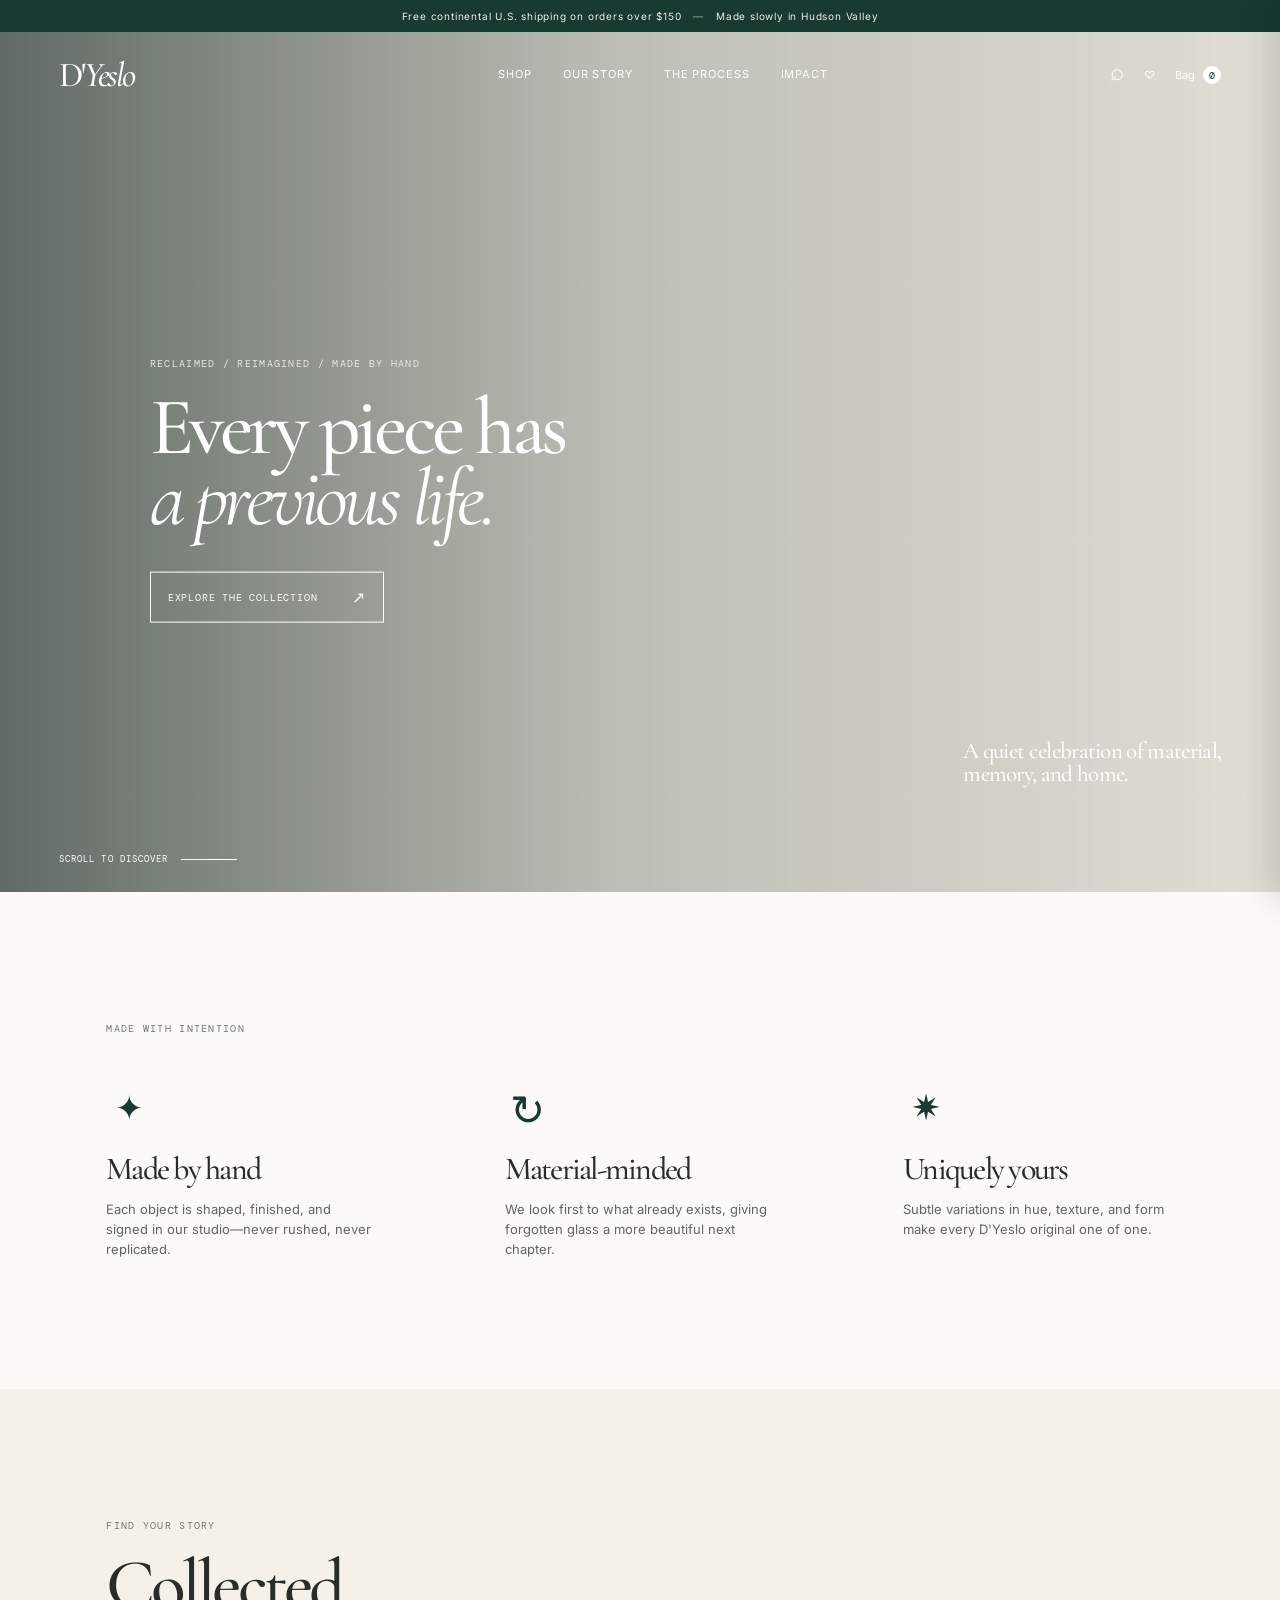
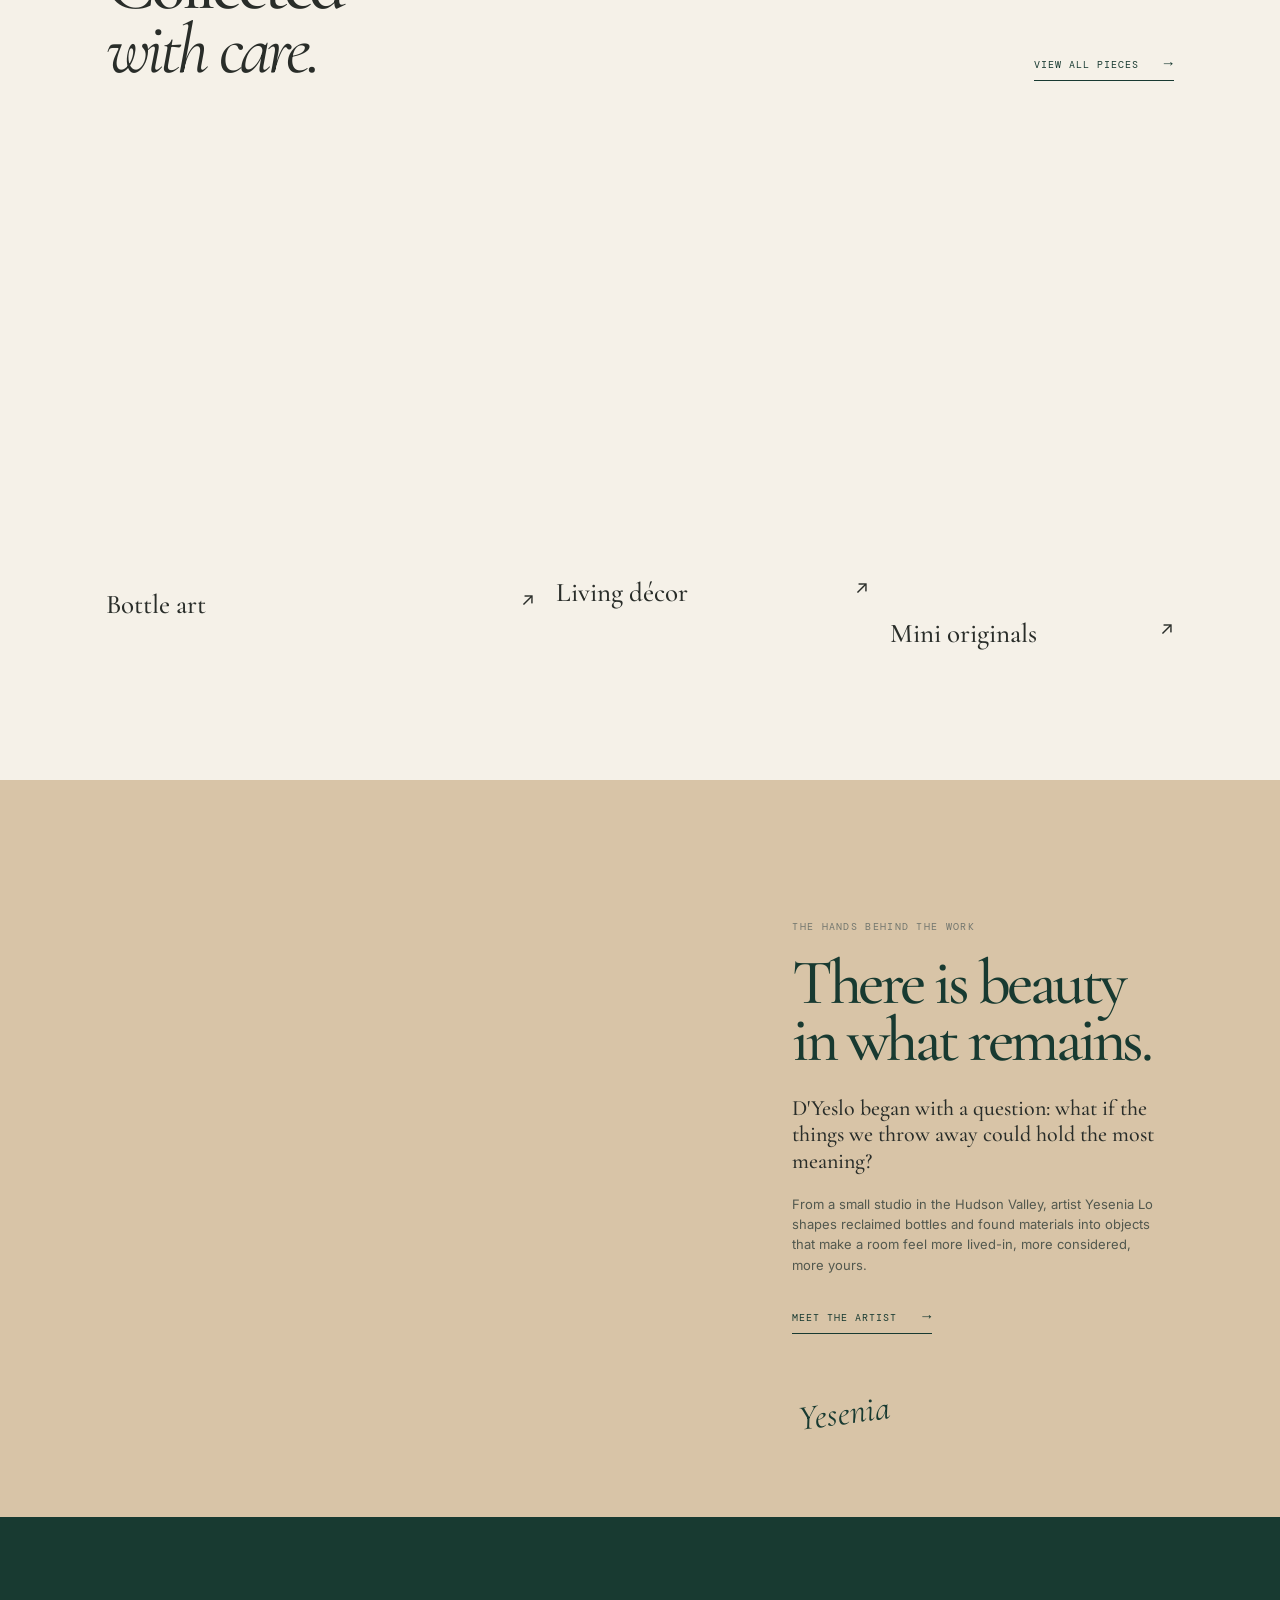
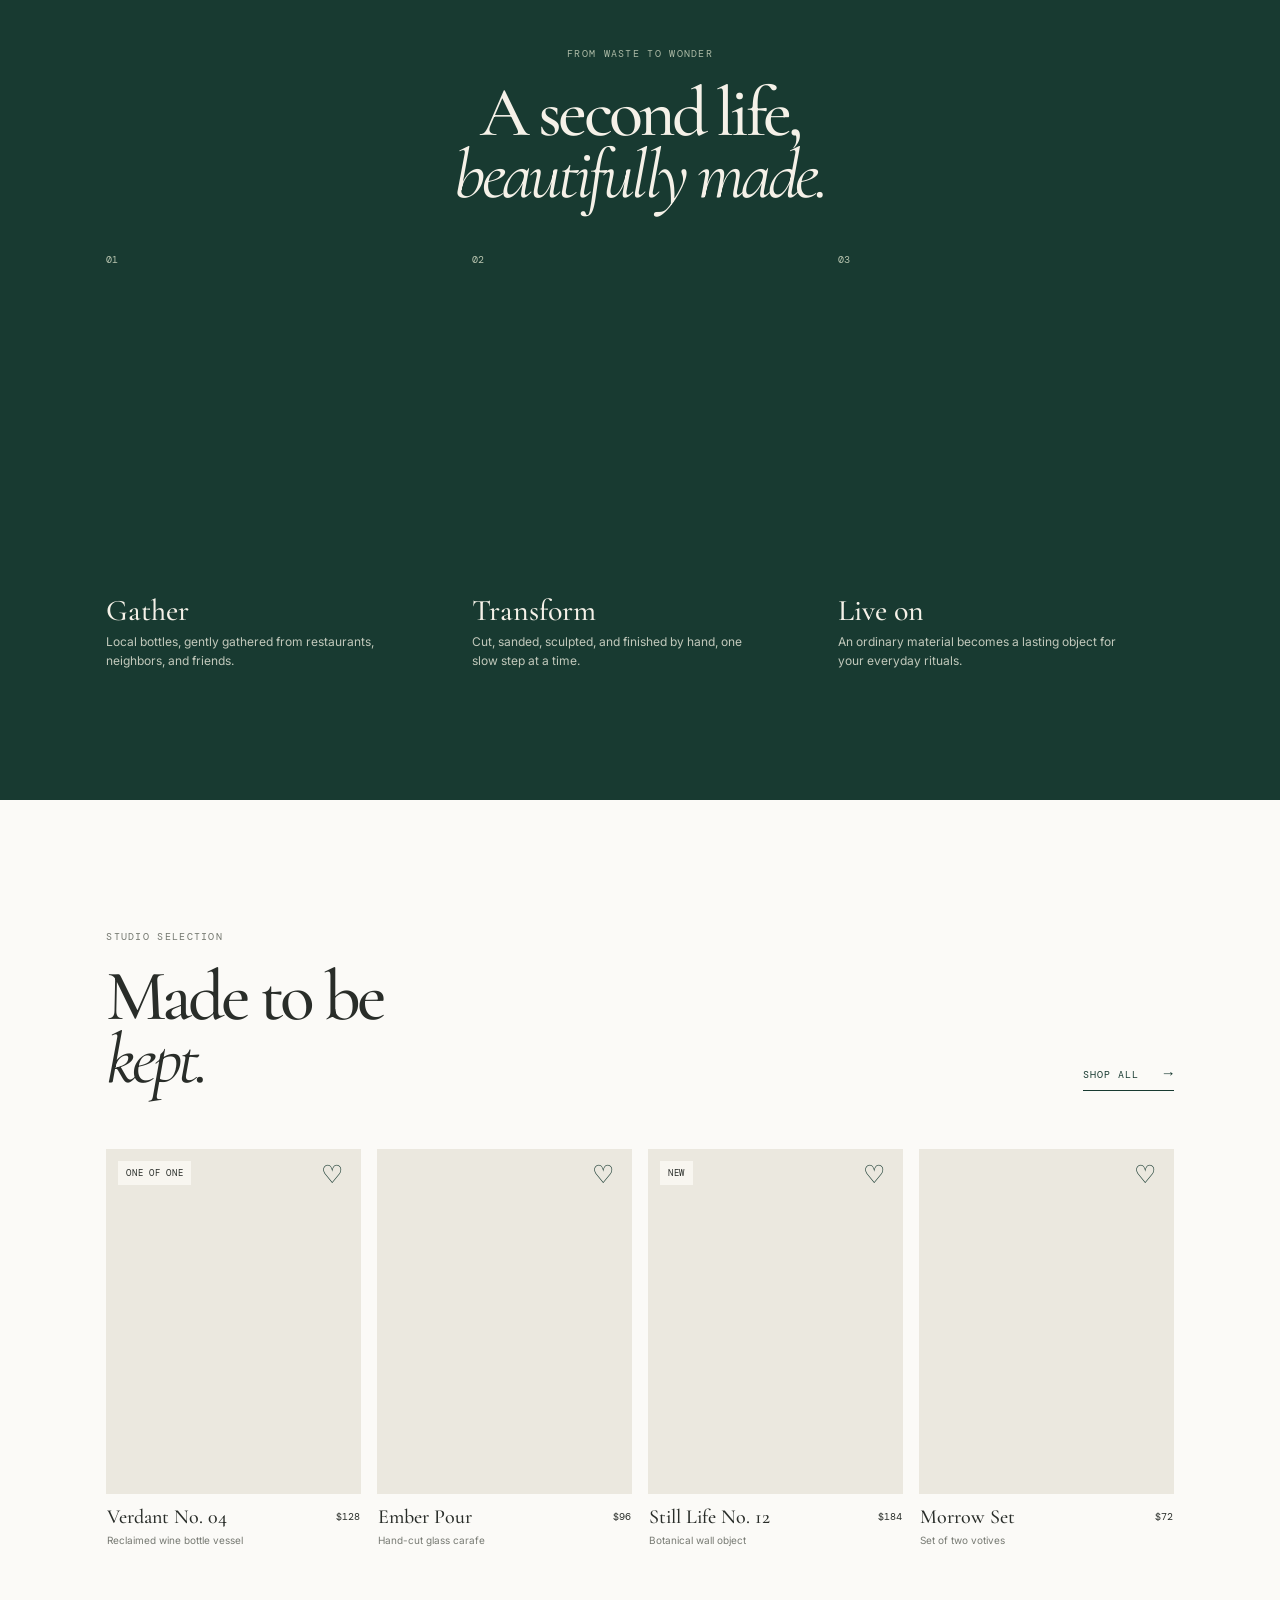
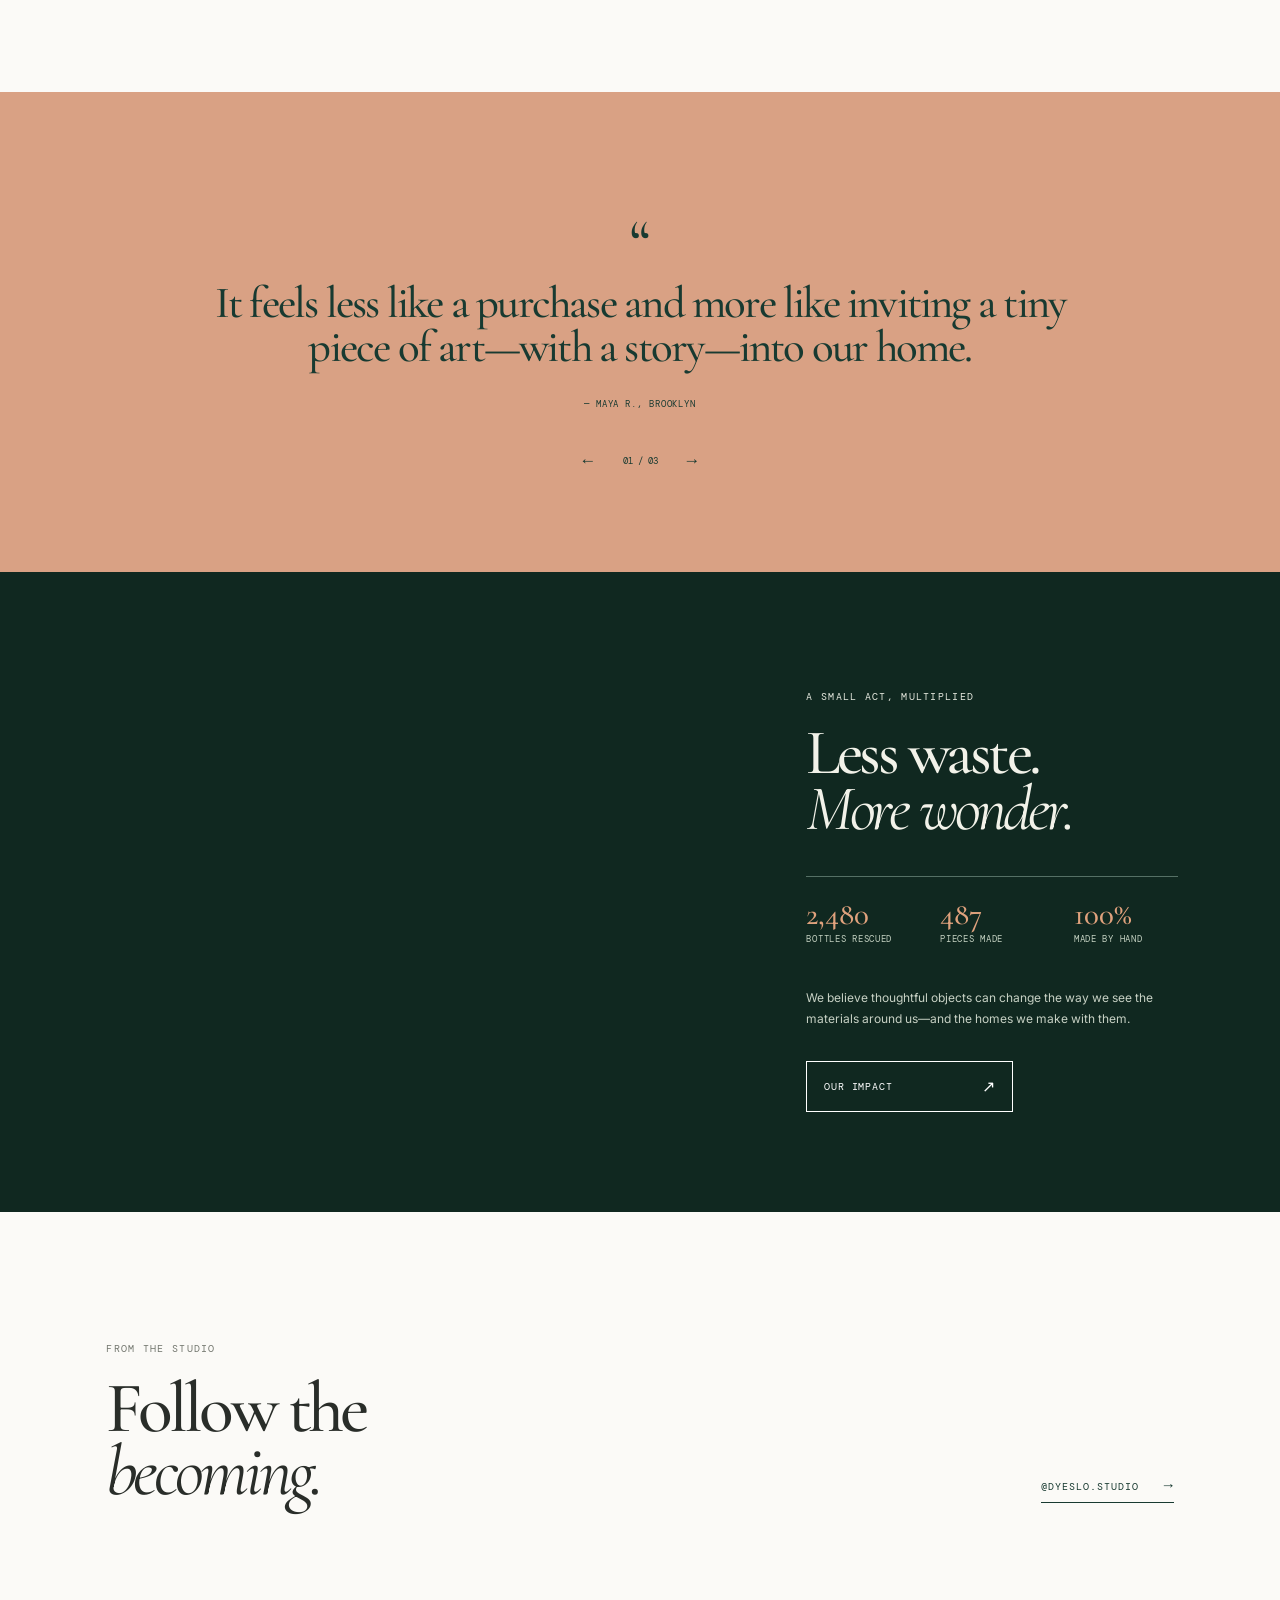
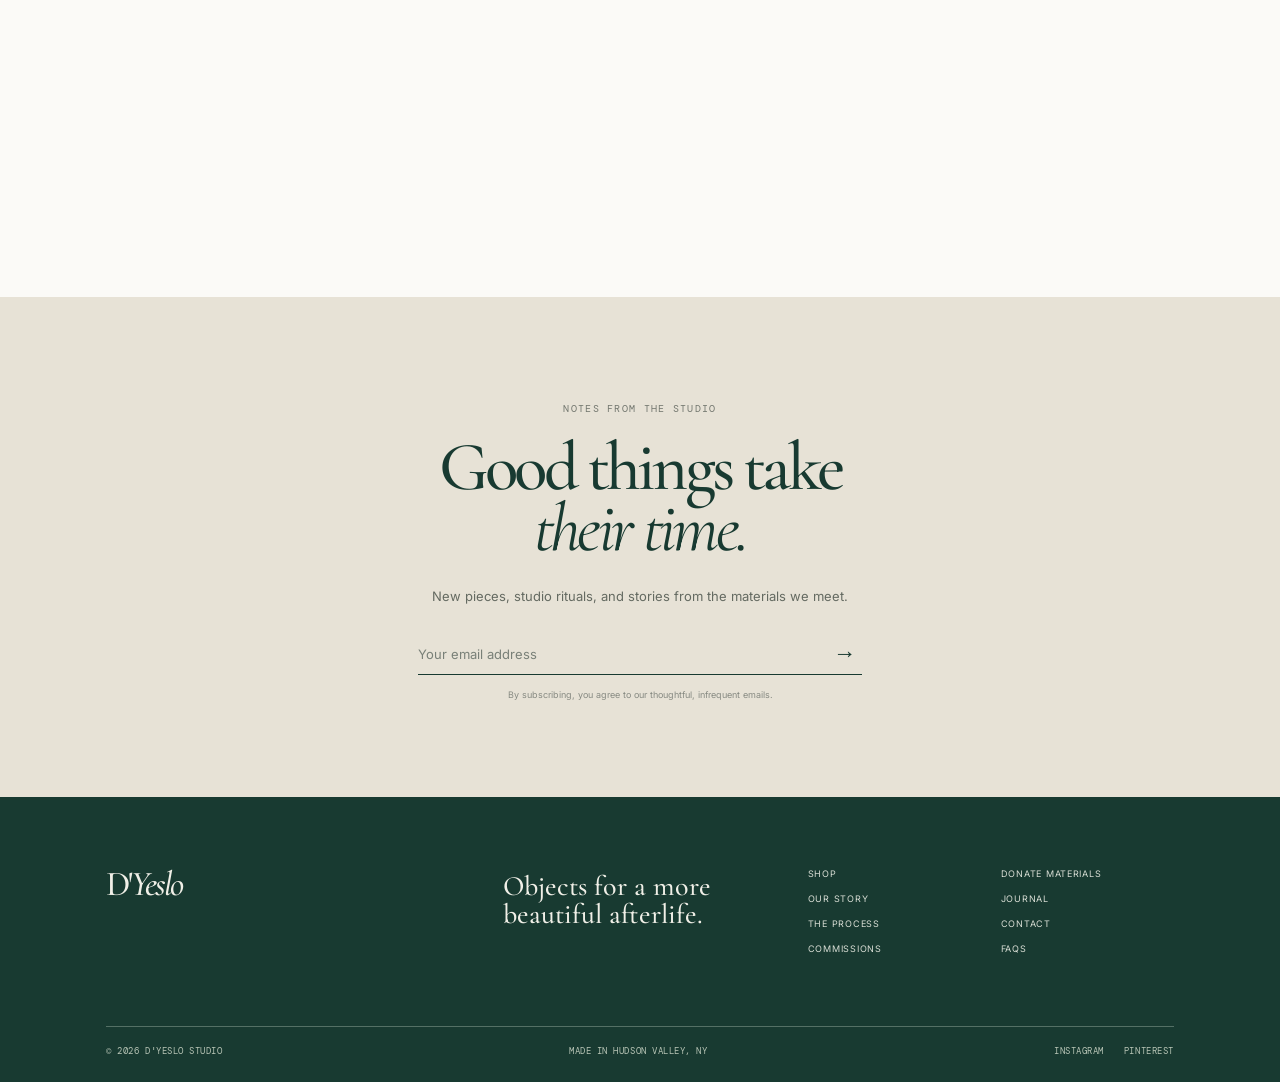
==== index.html @ 3f3b1ec5 "Initial D'Yeslo website prototype" ====
<!doctype html>
<html lang="en">
  <head>
    <meta charset="UTF-8" />
    <meta name="viewport" content="width=device-width, initial-scale=1.0" />
    <meta name="description" content="D'Yeslo transforms reclaimed glass into enduring, handcrafted home decor and functional art." />
    <title>D'Yeslo — Pieces with a previous life</title>
    <link rel="preconnect" href="https://fonts.googleapis.com" />
    <link rel="preconnect" href="https://fonts.gstatic.com" crossorigin />
    <link href="https://fonts.googleapis.com/css2?family=Cormorant+Garamond:ital,wght@0,400;0,500;0,600;1,500&family=DM+Mono&family=Inter:wght@400;500;600&display=swap" rel="stylesheet" />
    <link rel="stylesheet" href="styles.css" />
  </head>
  <body>
    <div class="announcement">Free continental U.S. shipping on orders over $150 <span>—</span> Made slowly in Hudson Valley</div>
    <header class="site-header">
      <a class="wordmark" href="#home" aria-label="D'Yeslo home">D'<i>Yeslo</i></a>
      <nav class="desktop-nav" aria-label="Main navigation">
        <a href="#shop">Shop</a><a href="#story">Our story</a><a href="#process">The process</a><a href="#impact">Impact</a>
      </nav>
      <div class="header-actions"><button aria-label="Search">⌕</button><button aria-label="Wishlist">♡</button><button class="bag" aria-label="Shopping bag">Bag <em>0</em></button><button class="menu-toggle" aria-label="Open menu"><span></span><span></span></button></div>
    </header>

    <main id="home">
      <section class="hero">
        <div class="hero-image image-cover" role="img" aria-label="Sculptural reclaimed glass vessels on a sunlit table"></div>
        <div class="hero-shade"></div>
        <div class="hero-copy"><p class="eyebrow light">Reclaimed / reimagined / made by hand</p><h1>Every piece has<br><em>a previous life.</em></h1><a class="button light-button" href="#shop">Explore the collection <span>↗</span></a></div>
        <p class="hero-note">A quiet celebration of material,<br>memory, and home.</p>
        <a class="scroll-note" href="#values">Scroll to discover <span></span></a>
      </section>

      <section id="values" class="values section-pad">
        <p class="eyebrow">Made with intention</p>
        <div class="value-grid">
          <article><div class="value-icon hand">✦</div><h2>Made by hand</h2><p>Each object is shaped, finished, and signed in our studio—never rushed, never replicated.</p></article>
          <article><div class="value-icon loop">↻</div><h2>Material-minded</h2><p>We look first to what already exists, giving forgotten glass a more beautiful next chapter.</p></article>
          <article><div class="value-icon star">✷</div><h2>Uniquely yours</h2><p>Subtle variations in hue, texture, and form make every D'Yeslo original one of one.</p></article>
        </div>
      </section>

      <section id="shop" class="collections section-pad">
        <div class="section-heading"><div><p class="eyebrow">Find your story</p><h2>Collected<br><em>with care.</em></h2></div><a class="text-link" href="#collection">View all pieces <span>→</span></a></div>
        <div class="collection-grid">
          <a class="collection large tilt" href="#collection"><div class="image-cover collection-a"></div><div class="collection-label"><span>Bottle art</span><i>↗</i></div></a>
          <a class="collection offset" href="#collection"><div class="image-cover collection-b"></div><div class="collection-label"><span>Living décor</span><i>↗</i></div></a>
          <a class="collection tall" href="#collection"><div class="image-cover collection-c"></div><div class="collection-label"><span>Mini originals</span><i>↗</i></div></a>
        </div>
      </section>

      <section id="story" class="artist-story">
        <div class="story-photo image-cover"></div>
        <div class="story-copy"><p class="eyebrow">The hands behind the work</p><h2>There is beauty<br>in what remains.</h2><p class="lede">D'Yeslo began with a question: what if the things we throw away could hold the most meaning?</p><p>From a small studio in the Hudson Valley, artist Yesenia Lo shapes reclaimed bottles and found materials into objects that make a room feel more lived-in, more considered, more yours.</p><a href="#about" class="text-link">Meet the artist <span>→</span></a><div class="signature">Yesenia</div></div>
      </section>

      <section id="process" class="process section-pad">
        <div class="process-head"><p class="eyebrow">From waste to wonder</p><h2>A second life,<br><em>beautifully made.</em></h2></div>
        <div class="process-steps">
          <article><span>01</span><div class="process-img image-cover process-a"></div><h3>Gather</h3><p>Local bottles, gently gathered from restaurants, neighbors, and friends.</p></article>
          <article><span>02</span><div class="process-img image-cover process-b"></div><h3>Transform</h3><p>Cut, sanded, sculpted, and finished by hand, one slow step at a time.</p></article>
          <article><span>03</span><div class="process-img image-cover process-c"></div><h3>Live on</h3><p>An ordinary material becomes a lasting object for your everyday rituals.</p></article>
        </div>
      </section>

      <section class="featured section-pad" id="collection">
        <div class="section-heading"><div><p class="eyebrow">Studio selection</p><h2>Made to be<br><em>kept.</em></h2></div><a href="#collection" class="text-link">Shop all <span>→</span></a></div>
        <div class="product-grid">
          <article class="product-card"><button class="wish" aria-label="Add Verdant No. 04 to wishlist">♡</button><a href="#product"><div class="product-image product-1 image-cover"><span class="pill">One of one</span></div><div class="product-info"><div><h3>Verdant No. 04</h3><p>Reclaimed wine bottle vessel</p></div><strong>$128</strong></div></a></article>
          <article class="product-card"><button class="wish" aria-label="Add Ember Pour to wishlist">♡</button><a href="#product"><div class="product-image product-2 image-cover"></div><div class="product-info"><div><h3>Ember Pour</h3><p>Hand-cut glass carafe</p></div><strong>$96</strong></div></a></article>
          <article class="product-card"><button class="wish" aria-label="Add Still Life No. 12 to wishlist">♡</button><a href="#product"><div class="product-image product-3 image-cover"><span class="pill">New</span></div><div class="product-info"><div><h3>Still Life No. 12</h3><p>Botanical wall object</p></div><strong>$184</strong></div></a></article>
          <article class="product-card"><button class="wish" aria-label="Add Morrow Set to wishlist">♡</button><a href="#product"><div class="product-image product-4 image-cover"></div><div class="product-info"><div><h3>Morrow Set</h3><p>Set of two votives</p></div><strong>$72</strong></div></a></article>
        </div>
      </section>

      <section class="testimonial"><p class="quote-mark">“</p><blockquote>It feels less like a purchase and more like inviting a tiny piece of art—with a story—into our home.</blockquote><p>— MAYA R., BROOKLYN</p><div class="quote-nav"><button aria-label="Previous testimonial">←</button><span>01 / 03</span><button aria-label="Next testimonial">→</button></div></section>

      <section id="impact" class="impact"><div class="impact-img image-cover"></div><div class="impact-content"><p class="eyebrow light">A small act, multiplied</p><h2>Less waste.<br><em>More wonder.</em></h2><div class="impact-stats"><div><strong>2,480</strong><span>Bottles rescued</span></div><div><strong>487</strong><span>Pieces made</span></div><div><strong>100%</strong><span>Made by hand</span></div></div><p>We believe thoughtful objects can change the way we see the materials around us—and the homes we make with them.</p><a href="#impact" class="button light-button">Our impact <span>↗</span></a></div></section>

      <section class="instagram section-pad"><div class="section-heading"><div><p class="eyebrow">From the studio</p><h2>Follow the<br><em>becoming.</em></h2></div><a class="text-link" href="#instagram">@dyeslo.studio <span>→</span></a></div><div class="insta-grid"><div class="image-cover insta-1"></div><div class="image-cover insta-2"></div><div class="image-cover insta-3"></div><div class="image-cover insta-4"></div><div class="image-cover insta-5"></div></div></section>

      <section class="newsletter"><p class="eyebrow">Notes from the studio</p><h2>Good things take<br><em>their time.</em></h2><p>New pieces, studio rituals, and stories from the materials we meet.</p><form><label class="sr-only" for="email">Your email address</label><input id="email" type="email" placeholder="Your email address" required><button type="submit" aria-label="Subscribe">→</button></form><small>By subscribing, you agree to our thoughtful, infrequent emails.</small></section>
    </main>

    <footer><div class="footer-top"><a class="wordmark" href="#home">D'<i>Yeslo</i></a><p>Objects for a more<br>beautiful afterlife.</p><div class="footer-links"><div><a href="#shop">Shop</a><a href="#story">Our story</a><a href="#process">The process</a><a href="#commissions">Commissions</a></div><div><a href="#materials">Donate materials</a><a href="#journal">Journal</a><a href="#contact">Contact</a><a href="#faq">FAQs</a></div></div></div><div class="footer-bottom"><span>© 2026 D'Yeslo Studio</span><span>Made in Hudson Valley, NY</span><div><a href="#instagram">Instagram</a><a href="#pinterest">Pinterest</a></div></div></footer>

    <aside class="product-drawer" id="product" aria-label="Product quick view"><button class="drawer-close" aria-label="Close product preview">×</button><div class="drawer-image product-1 image-cover"></div><div class="drawer-content"><p class="eyebrow">Bottle art · One of one</p><h2>Verdant No. 04</h2><p class="price">$128</p><p>A former Bordeaux bottle, hand-cut and flame-polished into a softly sculptural vessel for stems, cuttings, or simply the light.</p><dl><div><dt>Material</dt><dd>Reclaimed glass</dd></div><div><dt>Dimensions</dt><dd>10.5 in H × 3 in W</dd></div><div><dt>Impact</dt><dd>1 bottle given new life</dd></div></dl><button class="button dark-button add-cart">Add to bag <span>+</span></button><p class="microcopy">Includes a numbered certificate of authenticity.</p></div></aside><div class="drawer-scrim"></div>
    <script src="script.js"></script>
  </body>
</html>
---- styles.css ----
:root{--ivory:#f5f1e8;--paper:#fbfaf7;--sage:#a7af99;--forest:#183a31;--deep:#102820;--terra:#b76248;--clay:#d8906d;--charcoal:#292d29;--copper:#ba7650;--line:#d9d5ca;--serif:'Cormorant Garamond',Georgia,serif;--sans:Inter,Arial,sans-serif;--mono:'DM Mono',monospace}*{box-sizing:border-box}html{scroll-behavior:smooth}body{margin:0;background:var(--ivory);color:var(--charcoal);font-family:var(--sans);font-size:14px;line-height:1.55}.announcement{height:32px;background:var(--forest);color:#edf0e9;font-size:10px;letter-spacing:.08em;text-align:center;padding:9px 20px}.announcement span{color:#a7af99;margin:0 8px}.site-header{height:86px;display:flex;align-items:center;justify-content:space-between;padding:0 4.6vw;position:absolute;z-index:5;width:100%;color:#fff}.wordmark{font:500 35px/1 var(--serif);letter-spacing:-.06em;color:inherit;text-decoration:none}.wordmark i{font-style:italic}.desktop-nav{display:flex;gap:31px;margin-left:82px}.desktop-nav a,.footer-links a{color:inherit;text-decoration:none;font-size:11px;letter-spacing:.08em;text-transform:uppercase}.header-actions{display:flex;align-items:center;gap:20px}.header-actions button{border:0;background:transparent;color:inherit;font-family:var(--sans);font-size:11px;padding:0;cursor:pointer}.header-actions button:first-child{font:24px var(--serif);margin-top:-6px}.bag{display:flex;gap:8px;align-items:center}.bag em{font:10px var(--mono);font-style:normal;background:#fff;color:var(--forest);width:18px;height:18px;border-radius:50%;display:grid;place-items:center}.menu-toggle{display:none!important}.hero{height:min(860px,calc(100vh - 32px));min-height:630px;position:relative;color:#fff;overflow:hidden}.image-cover{background-position:center;background-size:cover;background-repeat:no-repeat}.hero-image{position:absolute;inset:0;background-image:url('https://images.unsplash.com/photo-1591703561612-5d63fb4c0496?auto=format&fit=crop&w=2200&q=85');background-position:center 49%;transform:scale(1.01);animation:slowZoom 12s ease-out forwards}.hero-shade{position:absolute;inset:0;background:linear-gradient(90deg,rgba(13,31,24,.64) 0%,rgba(19,40,31,.25) 48%,rgba(0,0,0,.08))}.hero-copy{position:absolute;left:11.7vw;top:51%;transform:translateY(-43%)}.eyebrow{font:10px var(--mono);letter-spacing:.13em;text-transform:uppercase;margin:0 0 22px;color:#73776f}.eyebrow.light{color:#e6e9df}.hero h1,h2{font:500 clamp(52px,6.35vw,94px)/.88 var(--serif);letter-spacing:-.055em;margin:0}.hero h1 em,h2 em{font-style:italic;font-weight:400}.hero .button{margin-top:37px}.button{display:inline-flex;gap:35px;justify-content:space-between;align-items:center;min-width:207px;padding:14px 17px;border:1px solid currentColor;text-transform:uppercase;font:10px var(--mono);letter-spacing:.08em;text-decoration:none;transition:.3s}.button span{font-size:16px}.light-button{color:#fff}.button:hover{background:#fff;color:var(--forest)}.hero-note{position:absolute;right:4.6vw;bottom:9.5%;font:500 23px/1.04 var(--serif);letter-spacing:-.03em}.scroll-note{position:absolute;bottom:27px;left:4.6vw;color:#fff;font:9px var(--mono);letter-spacing:.12em;text-transform:uppercase;text-decoration:none;display:flex;gap:13px;align-items:center}.scroll-note span{height:1px;width:56px;background:#fff;display:block}.section-pad{padding:130px 8.3vw}.values{background:var(--paper)}.value-grid{display:grid;grid-template-columns:repeat(3,1fr);gap:10vw;margin-top:51px}.value-icon{font:34px var(--serif);width:45px;height:45px;display:grid;place-items:center;color:var(--forest);margin-bottom:22px}.loop{font-size:42px}.star{font-size:36px}.value-grid h2{font-size:32px;line-height:1;margin:0 0 14px}.value-grid p{max-width:275px;color:#62665e;font-size:13px;margin:0}.collections{overflow:hidden}.section-heading{display:flex;justify-content:space-between;align-items:flex-end;margin-bottom:58px}.section-heading h2,.process h2{font-size:clamp(50px,5.6vw,78px)}.text-link{color:var(--forest);font:10px var(--mono);letter-spacing:.1em;text-transform:uppercase;text-decoration:none;padding-bottom:7px;border-bottom:1px solid var(--forest);white-space:nowrap}.text-link span{font-size:15px;margin-left:18px}.collection-grid{display:grid;grid-template-columns:1.18fr .86fr .78fr;gap:21px;align-items:start}.collection{display:block;text-decoration:none;color:var(--charcoal);position:relative}.collection>div:first-child{height:434px}.collection.offset{margin-top:78px}.collection.offset>div:first-child{height:344px}.collection.tall{margin-top:-25px}.collection.tall>div:first-child{height:488px}.collection-a{background-image:url('https://images.unsplash.com/photo-1494438639946-1ebd1d20bf85?auto=format&fit=crop&w=1000&q=85')}.collection-b{background-image:url('https://images.unsplash.com/photo-1610701596007-11502861dcfa?auto=format&fit=crop&w=900&q=85')}.collection-c{background-image:url('https://images.unsplash.com/photo-1603006905003-be475563bc59?auto=format&fit=crop&w=900&q=85')}.collection-label{font:500 27px var(--serif);padding-top:15px;display:flex;justify-content:space-between}.collection-label i{font:18px var(--sans);font-style:normal}.collection .image-cover{transition:transform .6s}.collection:hover .image-cover{transform:scale(.97)}.artist-story{display:grid;grid-template-columns:1.05fr .95fr;background:#d8c4a7}.story-photo{min-height:702px;background-image:url('https://images.unsplash.com/photo-1542744173-8e7e53415bb0?auto=format&fit=crop&w=1200&q=85');background-position:center}.story-copy{padding:11vw 9.4vw 8vw}.story-copy h2{font-size:clamp(50px,5vw,75px);color:var(--forest);margin-bottom:27px}.lede{font:500 22px/1.2 var(--serif);margin:0 0 20px}.story-copy>p:not(.eyebrow):not(.lede){color:#52584e;font-size:13px;max-width:380px}.story-copy .text-link{display:inline-block;margin-top:18px}.signature{font:italic 35px var(--serif);color:var(--forest);margin:39px 0 0 5px;transform:rotate(-8deg)}.process{background:var(--forest);color:var(--ivory)}.process .eyebrow{color:#abb9a5}.process-head{text-align:center}.process h2{font-size:clamp(51px,5.5vw,77px)}.process-steps{display:grid;grid-template-columns:repeat(3,1fr);gap:30px;margin-top:70px}.process-steps article{position:relative}.process-steps article>span{font:10px var(--mono);color:#b9c5b0;position:absolute;top:-23px}.process-img{height:298px}.process-a{background-image:url('https://images.unsplash.com/photo-1577937927133-66ef06acdf18?auto=format&fit=crop&w=900&q=80')}.process-b{background-image:url('https://images.unsplash.com/photo-1578946956085-2cd0e18f0c4c?auto=format&fit=crop&w=900&q=80')}.process-c{background-image:url('https://images.unsplash.com/photo-1519710164239-da123dc03ef4?auto=format&fit=crop&w=900&q=80')}.process-steps h3{font:500 30px var(--serif);margin:18px 0 4px}.process-steps p{color:#c2c9bc;font-size:12px;max-width:285px;margin:0}.featured{background:var(--paper)}.product-grid{display:grid;grid-template-columns:repeat(4,1fr);gap:16px}.product-card{position:relative}.product-card a{color:inherit;text-decoration:none}.product-image{height:345px;background-color:#ebe8df;transition:.4s}.product-card:hover .product-image{transform:translateY(-5px)}.product-1{background-image:url('https://images.unsplash.com/photo-1603006905003-be475563bc59?auto=format&fit=crop&w=900&q=85')}.product-2{background-image:url('https://images.unsplash.com/photo-1531058020387-3be344556be6?auto=format&fit=crop&w=900&q=85')}.product-3{background-image:url('https://images.unsplash.com/photo-1494438639946-1ebd1d20bf85?auto=format&fit=crop&w=900&q=85')}.product-4{background-image:url('https://images.unsplash.com/photo-1493666438817-866a91353ca9?auto=format&fit=crop&w=900&q=85')}.pill{position:absolute;left:12px;top:12px;background:#f8f6f0;padding:6px 8px;font:9px var(--mono);letter-spacing:.08em;text-transform:uppercase}.wish{position:absolute;z-index:2;right:12px;top:10px;border:0;background:transparent;color:var(--forest);font:25px var(--serif);cursor:pointer}.product-info{display:flex;justify-content:space-between;padding:13px 1px}.product-info h3{font:500 20px/1 var(--serif);margin:0 0 6px}.product-info p{margin:0;color:#777a73;font-size:10px}.product-info strong{font:10px var(--mono);font-weight:400;padding-top:3px}.testimonial{background:#d9a184;min-height:480px;text-align:center;padding:75px 12vw 57px;display:flex;flex-direction:column;align-items:center;justify-content:center}.quote-mark{font:65px/1 var(--serif);color:var(--forest);margin:0}.testimonial blockquote{font:500 clamp(31px,3.5vw,52px)/.98 var(--serif);letter-spacing:-.04em;max-width:900px;margin:7px 0 28px;color:var(--forest)}.testimonial>p:not(.quote-mark){font:9px var(--mono);letter-spacing:.1em;margin:0;color:var(--forest)}.quote-nav{display:flex;gap:20px;align-items:center;margin-top:40px;font:9px var(--mono);color:var(--forest)}.quote-nav button{background:transparent;border:0;font-size:17px;color:var(--forest);cursor:pointer}.impact{display:grid;grid-template-columns:1.1fr .9fr;background:var(--deep);color:#f2f2e9}.impact-img{min-height:640px;background-image:url('https://images.unsplash.com/photo-1460661419201-fd4cecdf8a8b?auto=format&fit=crop&w=1200&q=85')}.impact-content{padding:9.2vw 8vw 5vw}.impact-content h2{font-size:clamp(51px,5vw,75px)}.impact-stats{display:flex;gap:30px;border-top:1px solid #557065;margin:39px 0 25px;padding:18px 0}.impact-stats div{flex:1}.impact-stats strong{display:block;font:500 31px var(--serif);color:#e0a27d}.impact-stats span{font:9px var(--mono);text-transform:uppercase;letter-spacing:.08em;color:#c4d1c1;display:block}.impact-content>p:not(.eyebrow){font-size:12px;line-height:1.7;color:#c7d1c4;max-width:370px}.impact-content .button{margin-top:20px}.instagram{background:var(--paper)}.insta-grid{display:grid;grid-template-columns:1.1fr .8fr 1fr .8fr 1.1fr;gap:9px}.insta-grid>div{height:206px}.insta-1{background-image:url('https://images.unsplash.com/photo-1524758631624-e2822e304c36?auto=format&fit=crop&w=500&q=80')}.insta-2{background-image:url('https://images.unsplash.com/photo-1531058020387-3be344556be6?auto=format&fit=crop&w=500&q=80')}.insta-3{background-image:url('https://images.unsplash.com/photo-1549490349-8643362247b5?auto=format&fit=crop&w=500&q=80')}.insta-4{background-image:url('https://images.unsplash.com/photo-1513506003901-1e6a229e2d15?auto=format&fit=crop&w=500&q=80')}.insta-5{background-image:url('https://images.unsplash.com/photo-1497250681960-ef046c08a56e?auto=format&fit=crop&w=500&q=80')}.newsletter{background:#e7e2d6;text-align:center;padding:105px 20px 95px}.newsletter h2{font-size:clamp(52px,5.4vw,79px);color:var(--forest)}.newsletter>p:not(.eyebrow){font-size:13px;color:#646a61;margin:27px auto 28px}.newsletter form{margin:auto;display:flex;width:min(444px,100%);border-bottom:1px solid var(--forest)}.newsletter input{background:transparent;border:0;outline:0;flex:1;padding:12px 0;color:var(--forest);font:13px var(--sans)}.newsletter input::placeholder{color:#798078}.newsletter form button{border:0;background:transparent;color:var(--forest);font-size:23px;cursor:pointer}.newsletter small{font-size:9px;color:#878a82;display:block;margin-top:13px}footer{background:var(--forest);color:#f0efe7;padding:70px 8.3vw 25px}.footer-top{display:grid;grid-template-columns:1.3fr 1fr 1.2fr;padding-bottom:70px}.footer-top>p{font:500 28px/1 var(--serif);margin:5px 0}.footer-links{display:grid;grid-template-columns:1fr 1fr;gap:20px}.footer-links div{display:flex;flex-direction:column;gap:11px}.footer-links a{font-size:9px;color:#d9ded5}.footer-bottom{border-top:1px solid #547065;padding-top:18px;display:flex;justify-content:space-between;color:#b8c5b6;font:9px var(--mono);letter-spacing:.06em;text-transform:uppercase}.footer-bottom div{display:flex;gap:20px}.footer-bottom a{color:inherit;text-decoration:none}.product-drawer{position:fixed;z-index:20;right:0;top:0;width:min(770px,100%);height:100vh;background:var(--paper);display:grid;grid-template-columns:1fr 1fr;transform:translateX(101%);transition:.5s cubic-bezier(.22,.61,.36,1);box-shadow:-15px 0 35px rgba(0,0,0,.16)}.product-drawer:target{transform:translateX(0)}.drawer-scrim{position:fixed;inset:0;background:rgba(0,0,0,.36);z-index:19;opacity:0;visibility:hidden;transition:.3s}.product-drawer:target+.drawer-scrim{opacity:1;visibility:visible}.drawer-close{position:absolute;z-index:2;right:16px;top:13px;background:var(--paper);border:0;border-radius:50%;font-size:28px;width:35px;height:35px;cursor:pointer}.drawer-image{height:100%}.drawer-content{padding:78px 42px 30px}.drawer-content h2{font-size:51px;color:var(--forest)}.drawer-content .price{font:12px var(--mono);margin:18px 0 31px}.drawer-content>p:not(.eyebrow):not(.price):not(.microcopy){font-size:13px;color:#676b64}.drawer-content dl{margin:28px 0}.drawer-content dl div{display:flex;justify-content:space-between;border-top:1px solid var(--line);padding:10px 0;font-size:11px}.drawer-content dt{color:#73786e}.drawer-content dd{margin:0;color:var(--forest)}.dark-button{background:var(--forest);color:#fff;width:100%;border-color:var(--forest)}.drawer-content .microcopy{font-size:9px;color:#7a7f74;text-align:center}.sr-only{position:absolute;width:1px;height:1px;padding:0;margin:-1px;overflow:hidden;clip:rect(0,0,0,0);white-space:nowrap;border:0}@keyframes slowZoom{to{transform:scale(1.07)}}
@media(max-width:760px){.announcement{font-size:8px;height:28px;padding:8px 8px;white-space:nowrap;overflow:hidden}.site-header{height:67px;padding:0 20px}.wordmark{font-size:30px}.desktop-nav,.header-actions button:not(.menu-toggle){display:none!important}.menu-toggle{display:flex!important;flex-direction:column;gap:5px}.menu-toggle span{display:block;width:24px;height:1px;background:currentColor}.hero{height:calc(100svh - 28px);min-height:610px}.hero-image{background-position:57% center}.hero-copy{left:25px;right:20px;top:47%}.hero h1{font-size:57px}.hero .button{margin-top:29px}.hero-note{right:20px;bottom:76px;font-size:19px}.scroll-note{left:25px;bottom:27px}.section-pad{padding:73px 20px}.eyebrow{margin-bottom:15px}.value-grid{grid-template-columns:1fr;gap:39px;margin-top:35px}.value-grid article{display:grid;grid-template-columns:57px 1fr}.value-icon{grid-row:span 2;margin:0}.value-grid h2{font-size:29px;margin:4px 0 8px}.value-grid p{grid-column:2;font-size:12px}.section-heading{align-items:flex-start;margin-bottom:34px}.section-heading .text-link{margin-top:34px}.section-heading h2,.process h2{font-size:51px}.collection-grid{display:flex;gap:16px;overflow:auto;margin-right:-20px;padding-right:20px}.collection{min-width:77vw}.collection.offset,.collection.tall{margin-top:0}.collection>div:first-child,.collection.offset>div:first-child,.collection.tall>div:first-child{height:395px}.collection-label{font-size:25px}.artist-story{grid-template-columns:1fr}.story-photo{min-height:485px}.story-copy{padding:72px 25px}.story-copy h2{font-size:51px}.process{padding-left:20px;padding-right:20px}.process-head{text-align:left}.process-steps{grid-template-columns:1fr;gap:54px;margin-top:50px}.process-img{height:292px}.product-grid{grid-template-columns:repeat(2,1fr);gap:25px 11px}.product-image{height:228px}.product-info h3{font-size:18px}.product-info p{font-size:9px}.testimonial{min-height:430px;padding:55px 25px}.testimonial blockquote{font-size:34px}.impact{grid-template-columns:1fr}.impact-img{min-height:410px}.impact-content{padding:70px 25px}.impact-content h2{font-size:54px}.impact-stats{gap:13px}.impact-stats strong{font-size:27px}.impact-stats span{font-size:8px}.insta-grid{grid-template-columns:repeat(3,1fr);gap:6px}.insta-grid>div{height:120px}.insta-grid>div:nth-child(4),.insta-grid>div:nth-child(5){display:none}.newsletter{padding:75px 20px}.newsletter h2{font-size:53px}.footer-top{grid-template-columns:1fr;padding-bottom:40px;gap:34px}.footer-top>p{font-size:27px}.footer-bottom{display:grid;grid-template-columns:1fr 1fr;gap:16px}.footer-bottom div{grid-column:span 2}.product-drawer{grid-template-columns:1fr;overflow-y:auto}.drawer-image{height:48vh;min-height:360px}.drawer-content{padding:42px 25px}.drawer-content h2{font-size:49px}.drawer-close{position:fixed}.product-drawer:target+.drawer-scrim{pointer-events:auto}}
.interior-page{background:var(--paper)}.interior-header{position:relative;color:var(--forest);border-bottom:1px solid var(--line)}.collection-hero{background:#d8c4a7;padding:96px 8.3vw 85px}.collection-hero h1{font:500 clamp(58px,6.5vw,96px)/.88 var(--serif);letter-spacing:-.06em;color:var(--forest);margin:0}.collection-hero>p:last-child{font:500 20px/1.25 var(--serif);max-width:390px;margin:27px 0 0;color:#536056}.shop-controls{padding:20px 8.3vw;display:flex;align-items:center;justify-content:space-between;border-bottom:1px solid var(--line);font:9px var(--mono);letter-spacing:.08em;text-transform:uppercase}.shop-controls div{display:flex;gap:25px}.shop-controls button{font:inherit;letter-spacing:inherit;text-transform:inherit;border:0;background:transparent;color:#747a70;padding:0;cursor:pointer}.shop-controls button.active{color:var(--forest);border-bottom:1px solid var(--forest);padding-bottom:3px}.filter{color:var(--forest)!important}.filter span{font-size:16px;margin-left:10px}.listing{padding:55px 8.3vw 130px}.product-page{padding:0 8.3vw}.breadcrumb{font:9px var(--mono);letter-spacing:.08em;text-transform:uppercase;margin:23px 0 28px;color:#7c8178}.breadcrumb a{color:var(--forest);text-decoration:none}.product-layout{display:grid;grid-template-columns:1.25fr .75fr;gap:7.7vw;align-items:start}.product-gallery{display:grid;grid-template-columns:1fr 1fr;gap:10px}.product-main{grid-column:span 2;height:650px}.product-detail{height:343px}.product-detail.one{background-image:url('https://images.unsplash.com/photo-1610701596007-11502861dcfa?auto=format&fit=crop&w=900&q=80')}.product-detail.two{background-image:url('https://images.unsplash.com/photo-1513506003901-1e6a229e2d15?auto=format&fit=crop&w=900&q=80')}.product-summary{position:sticky;top:20px;padding-top:35px}.product-summary h1{font:500 clamp(54px,5vw,76px)/.86 var(--serif);letter-spacing:-.055em;color:var(--forest);margin:0}.product-summary .price{font:11px var(--mono);margin:24px 0 31px}.product-intro{font:500 21px/1.2 var(--serif);color:#424d43;max-width:350px}.product-options{border-top:1px solid var(--line);margin:30px 0 16px;padding-top:14px;display:flex;justify-content:space-between;align-items:center;font-size:11px}.product-options p{margin:0}.product-options strong{font-weight:400;color:#6e756b;margin-left:12px}.swatch{width:23px;height:23px;border-radius:50%;background:#214638;border:2px solid var(--paper);outline:1px solid #809083}.product-summary .button{width:100%;margin-top:9px}.shipping-note{font-size:9px;text-align:center;color:#737970}.product-summary details{border-top:1px solid var(--line);padding:15px 0 0;margin-top:16px}.product-summary summary{list-style:none;cursor:pointer;font:10px var(--mono);letter-spacing:.08em;text-transform:uppercase;color:var(--forest);display:flex;justify-content:space-between}.product-summary summary::-webkit-details-marker{display:none}.product-summary details p{font-size:12px;color:#72786f;margin:12px 0 0}.product-story{margin:130px -10.1vw 0;background:var(--forest);color:var(--ivory);padding:105px 18.4vw;display:grid;grid-template-columns:1.15fr .85fr;gap:9vw}.product-story h2{font-size:clamp(48px,4.7vw,70px)}.product-story .eyebrow{color:#aebba7}.product-story>p{align-self:end;font-size:13px;line-height:1.7;color:#c4cdbf}.related{padding-left:0;padding-right:0}
@media(max-width:760px){.collection-hero{padding:61px 25px}.collection-hero h1{font-size:56px}.collection-hero>p:last-child{font-size:18px}.shop-controls{padding:17px 20px;overflow:hidden}.shop-controls>span{display:none}.shop-controls div{gap:17px;white-space:nowrap;overflow:auto}.filter{display:none}.listing{padding:38px 20px 75px}.product-page{padding:0 20px}.breadcrumb{margin:18px 0}.product-layout{grid-template-columns:1fr;gap:0}.product-gallery{margin:0 -20px;gap:5px}.product-main{height:470px}.product-detail{height:205px}.product-summary{position:static;padding:47px 0 70px}.product-summary h1{font-size:57px}.product-story{margin:0 -20px;padding:69px 25px;grid-template-columns:1fr;gap:25px}.product-story h2{font-size:49px}.related{padding:70px 0}.related .product-grid{display:flex;overflow:auto;margin-right:-20px}.related .product-card{min-width:62vw}.related .product-image{height:260px}}
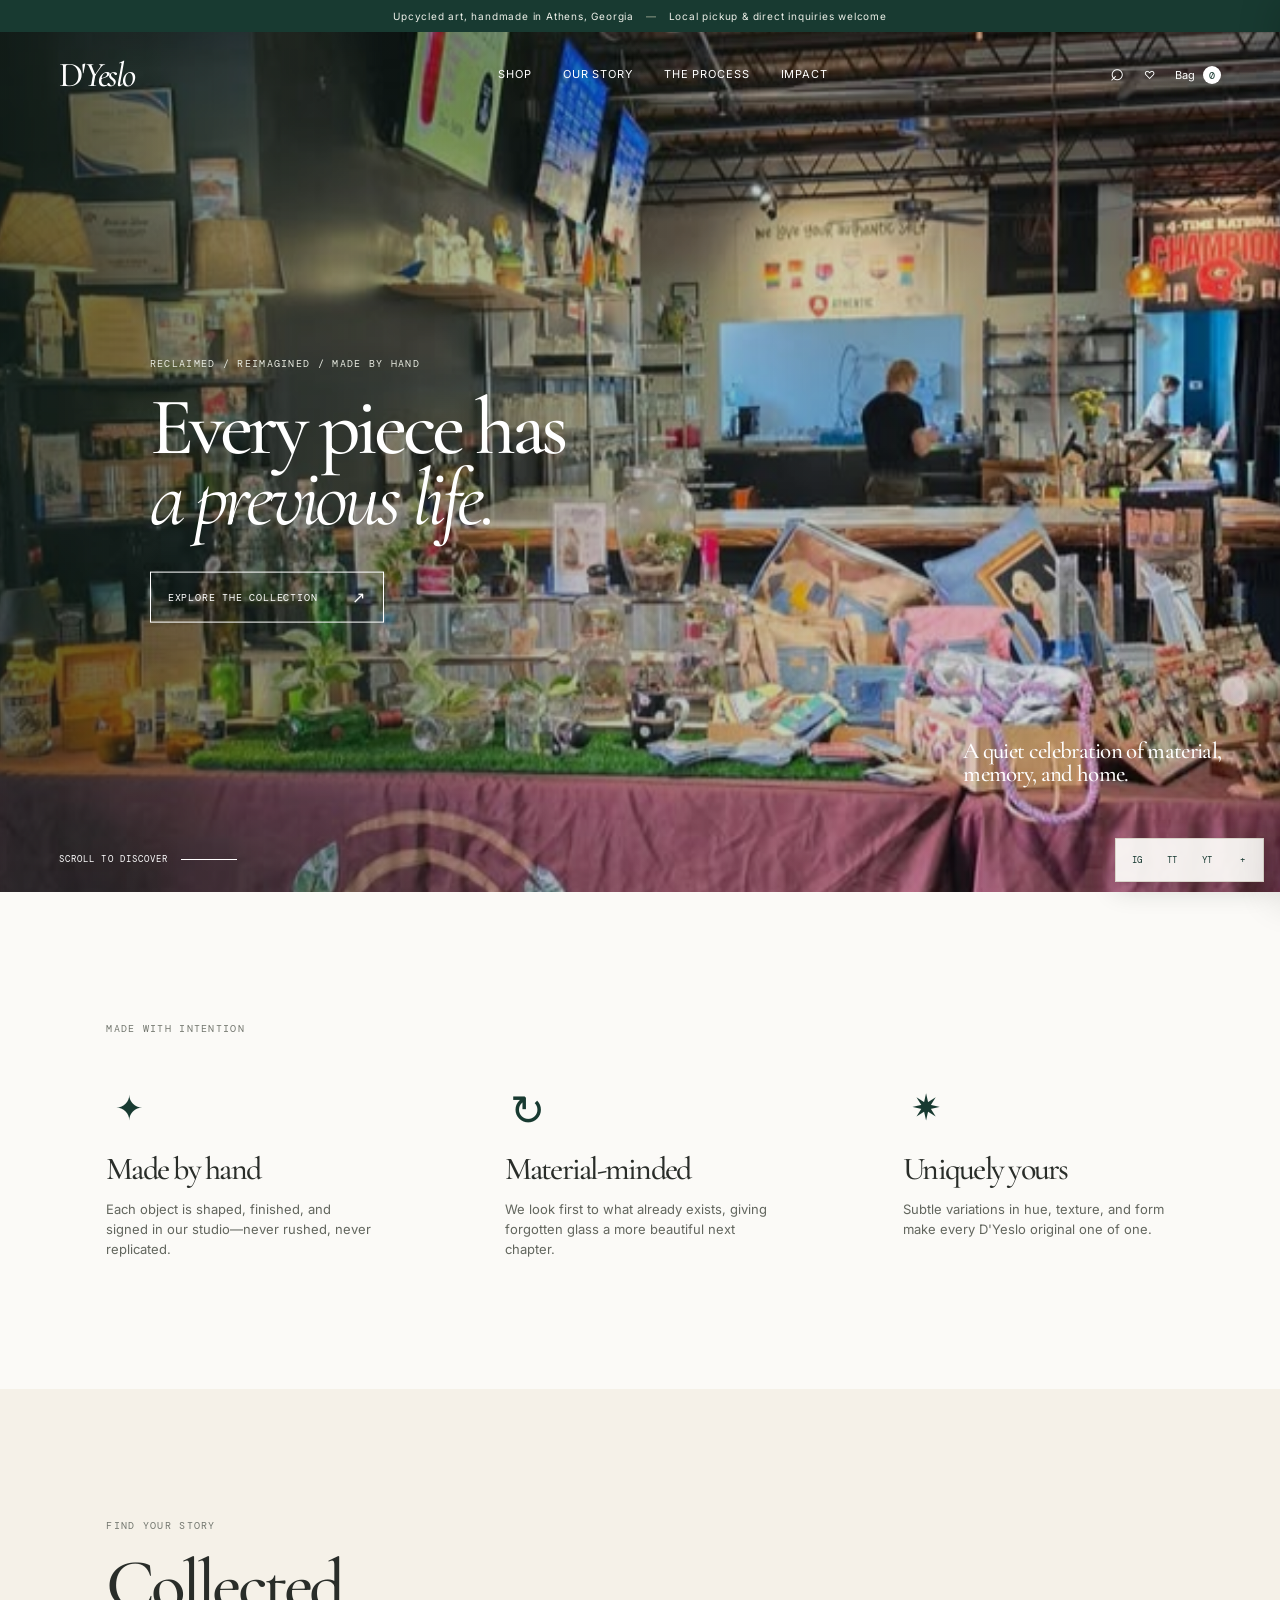
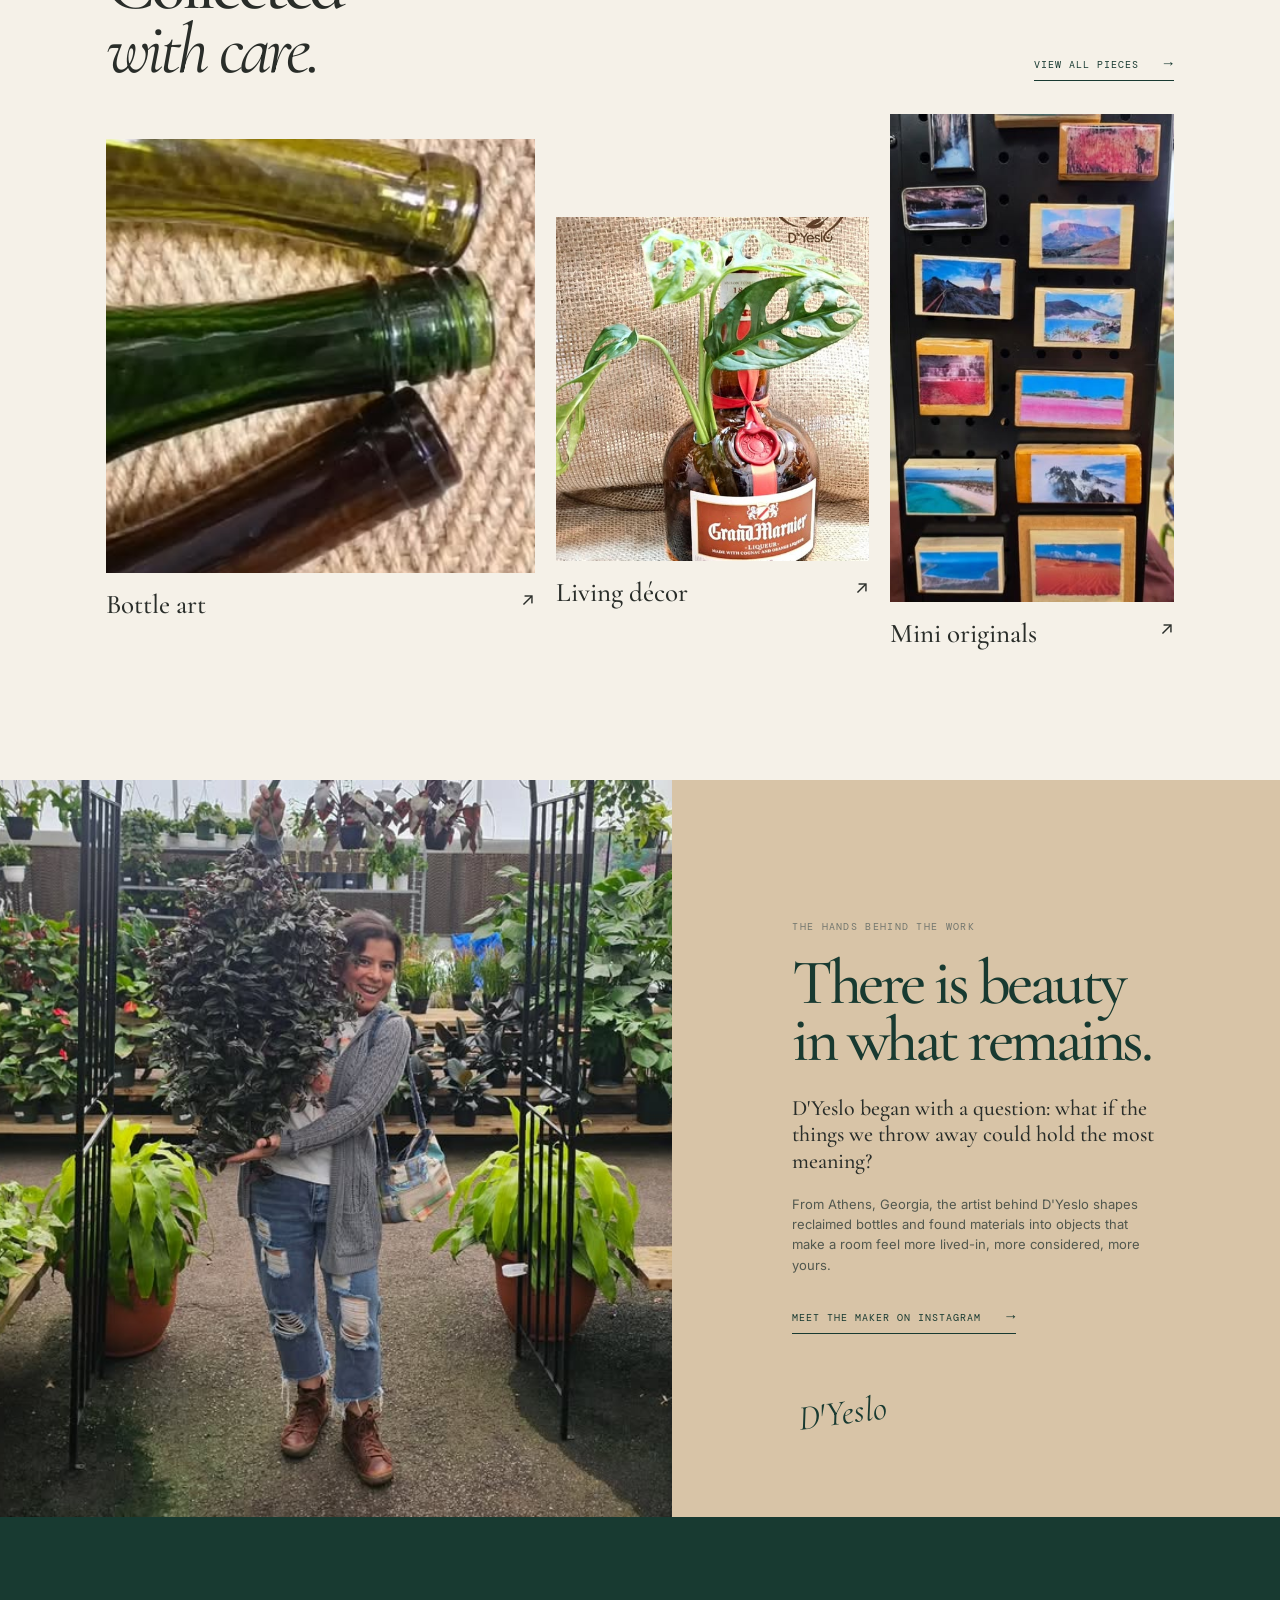
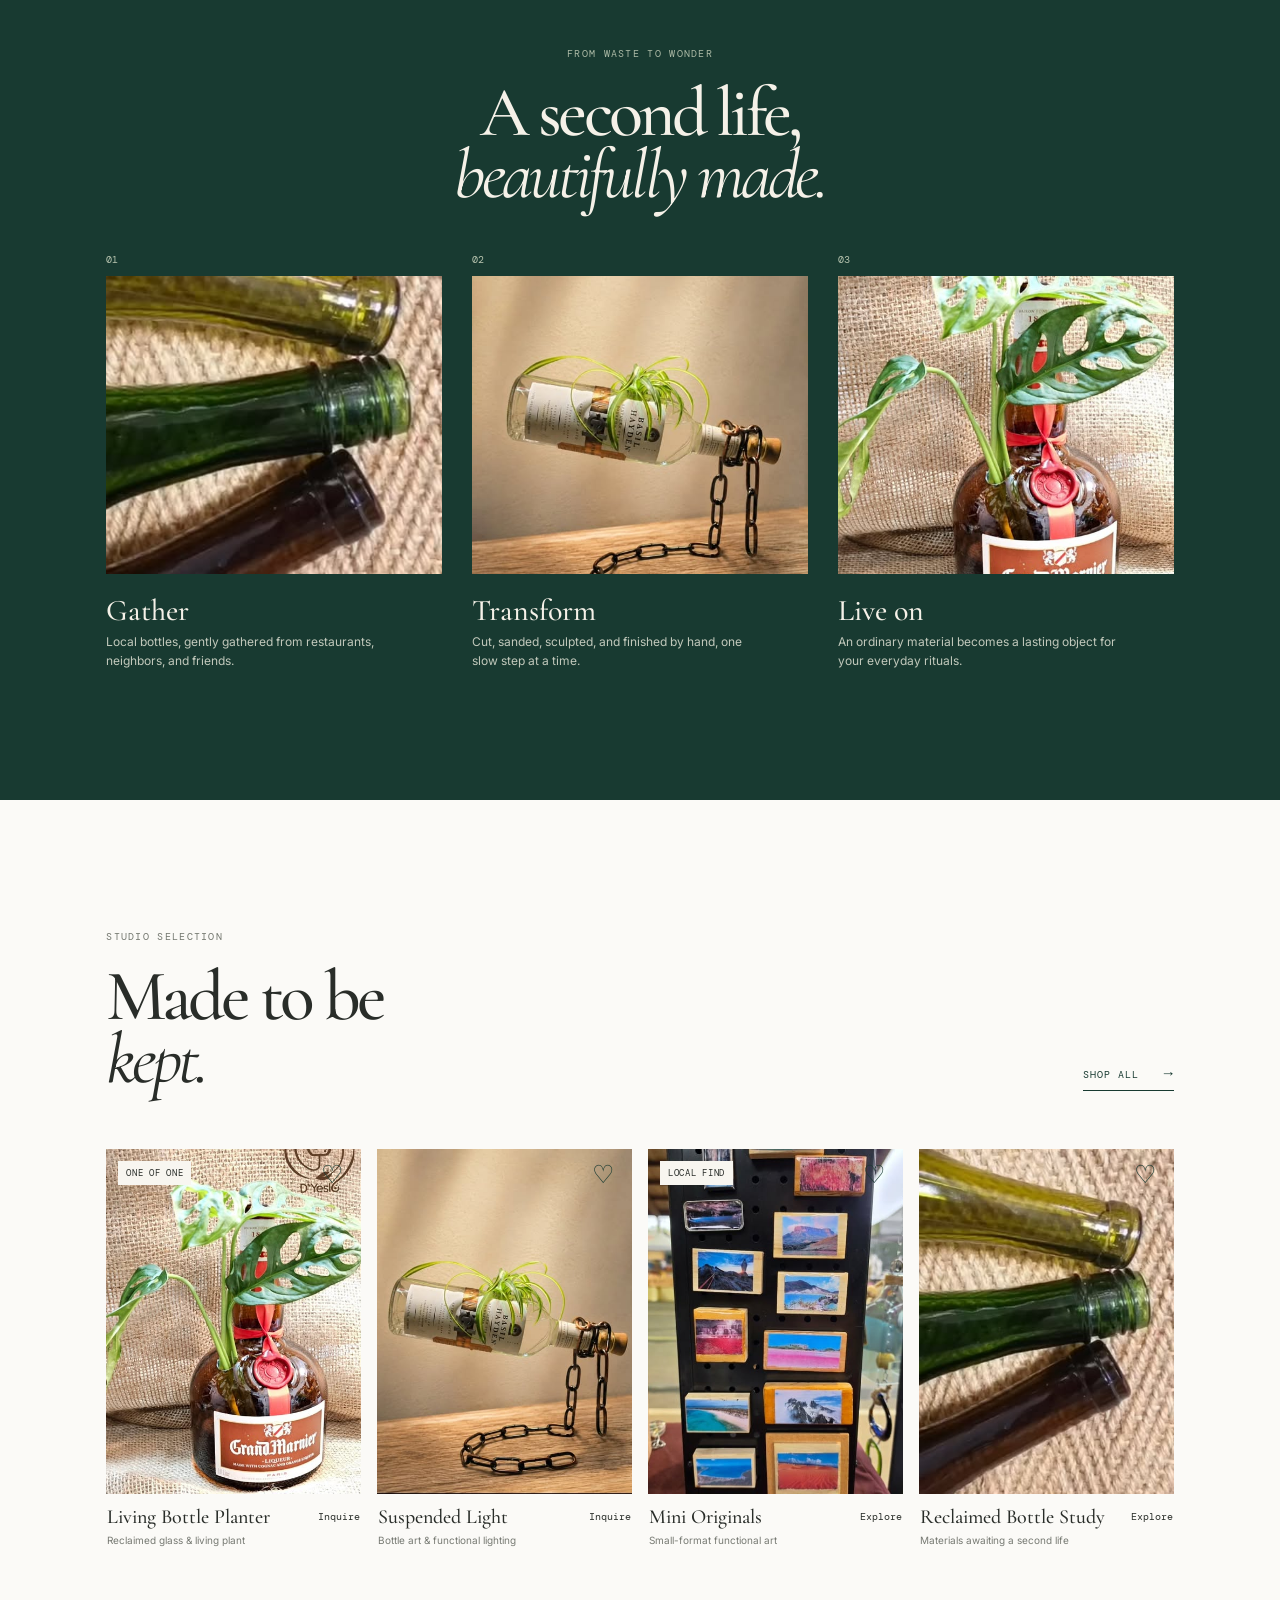
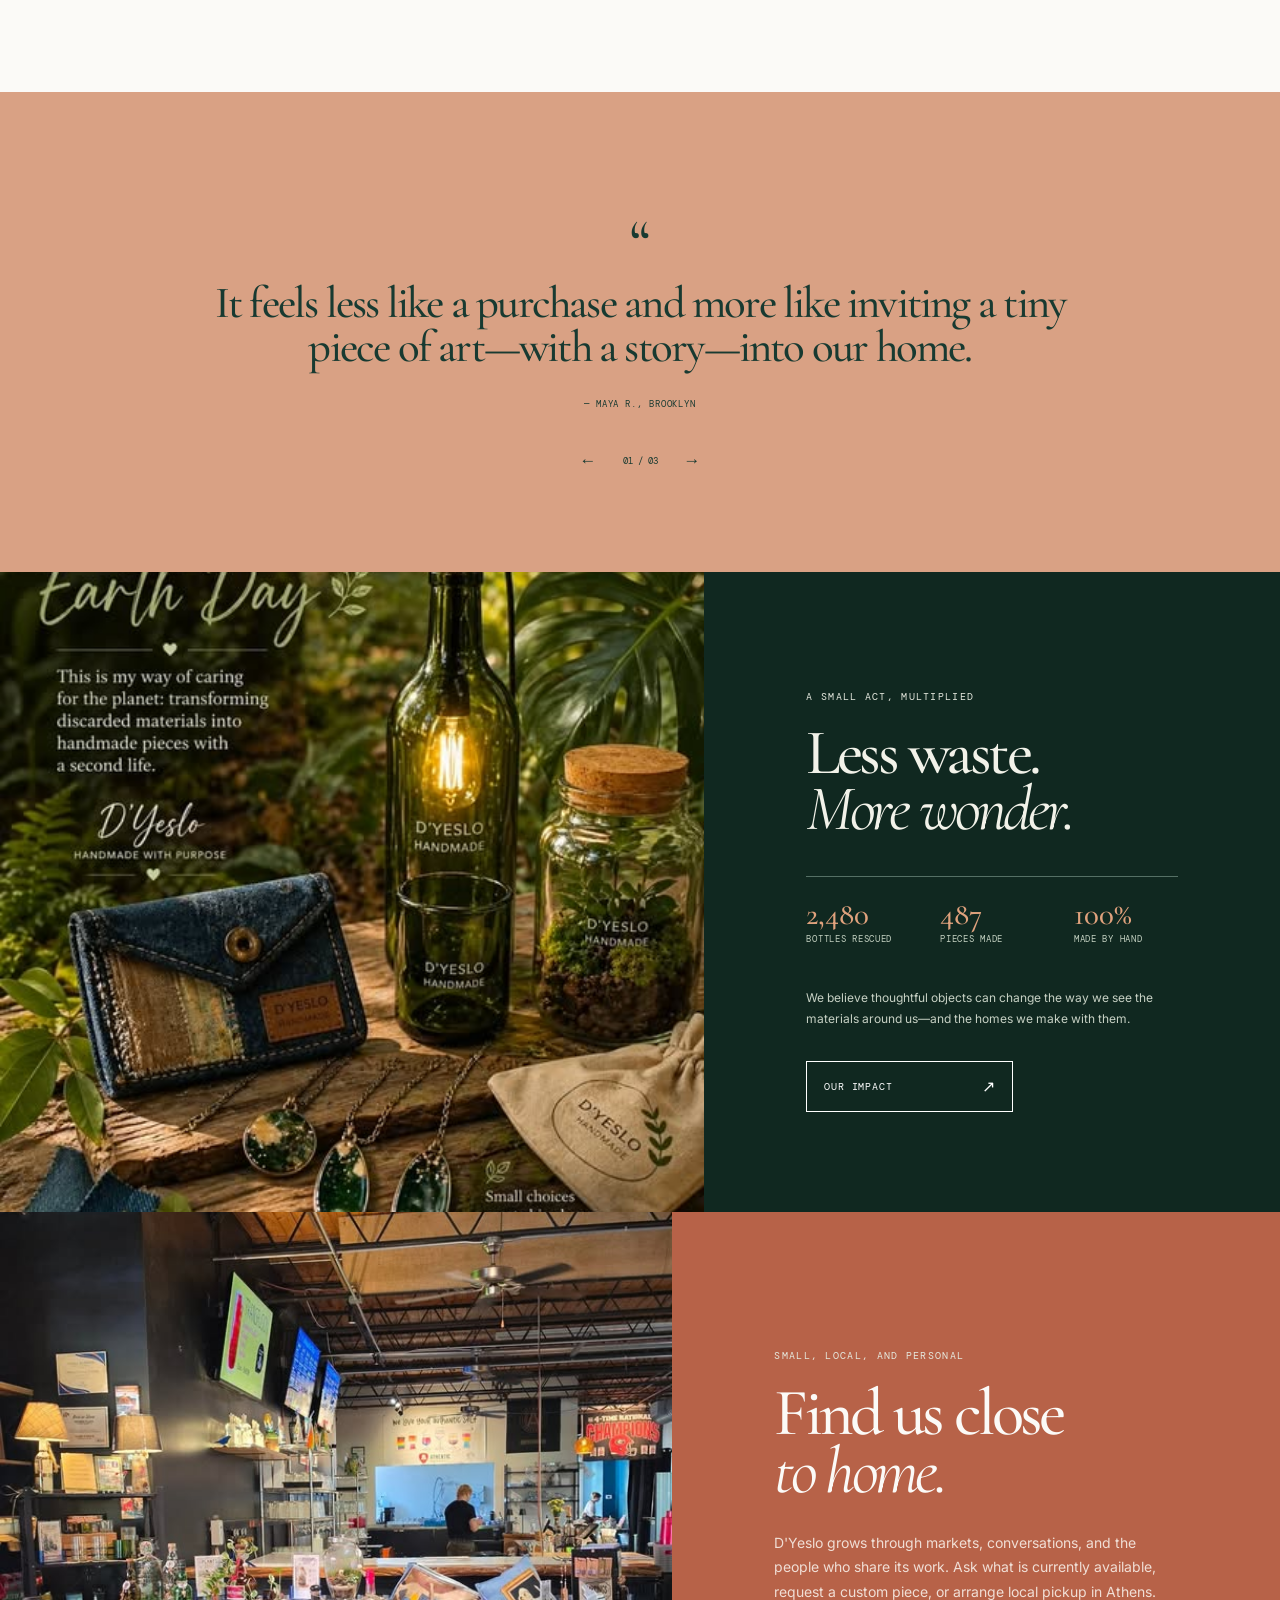
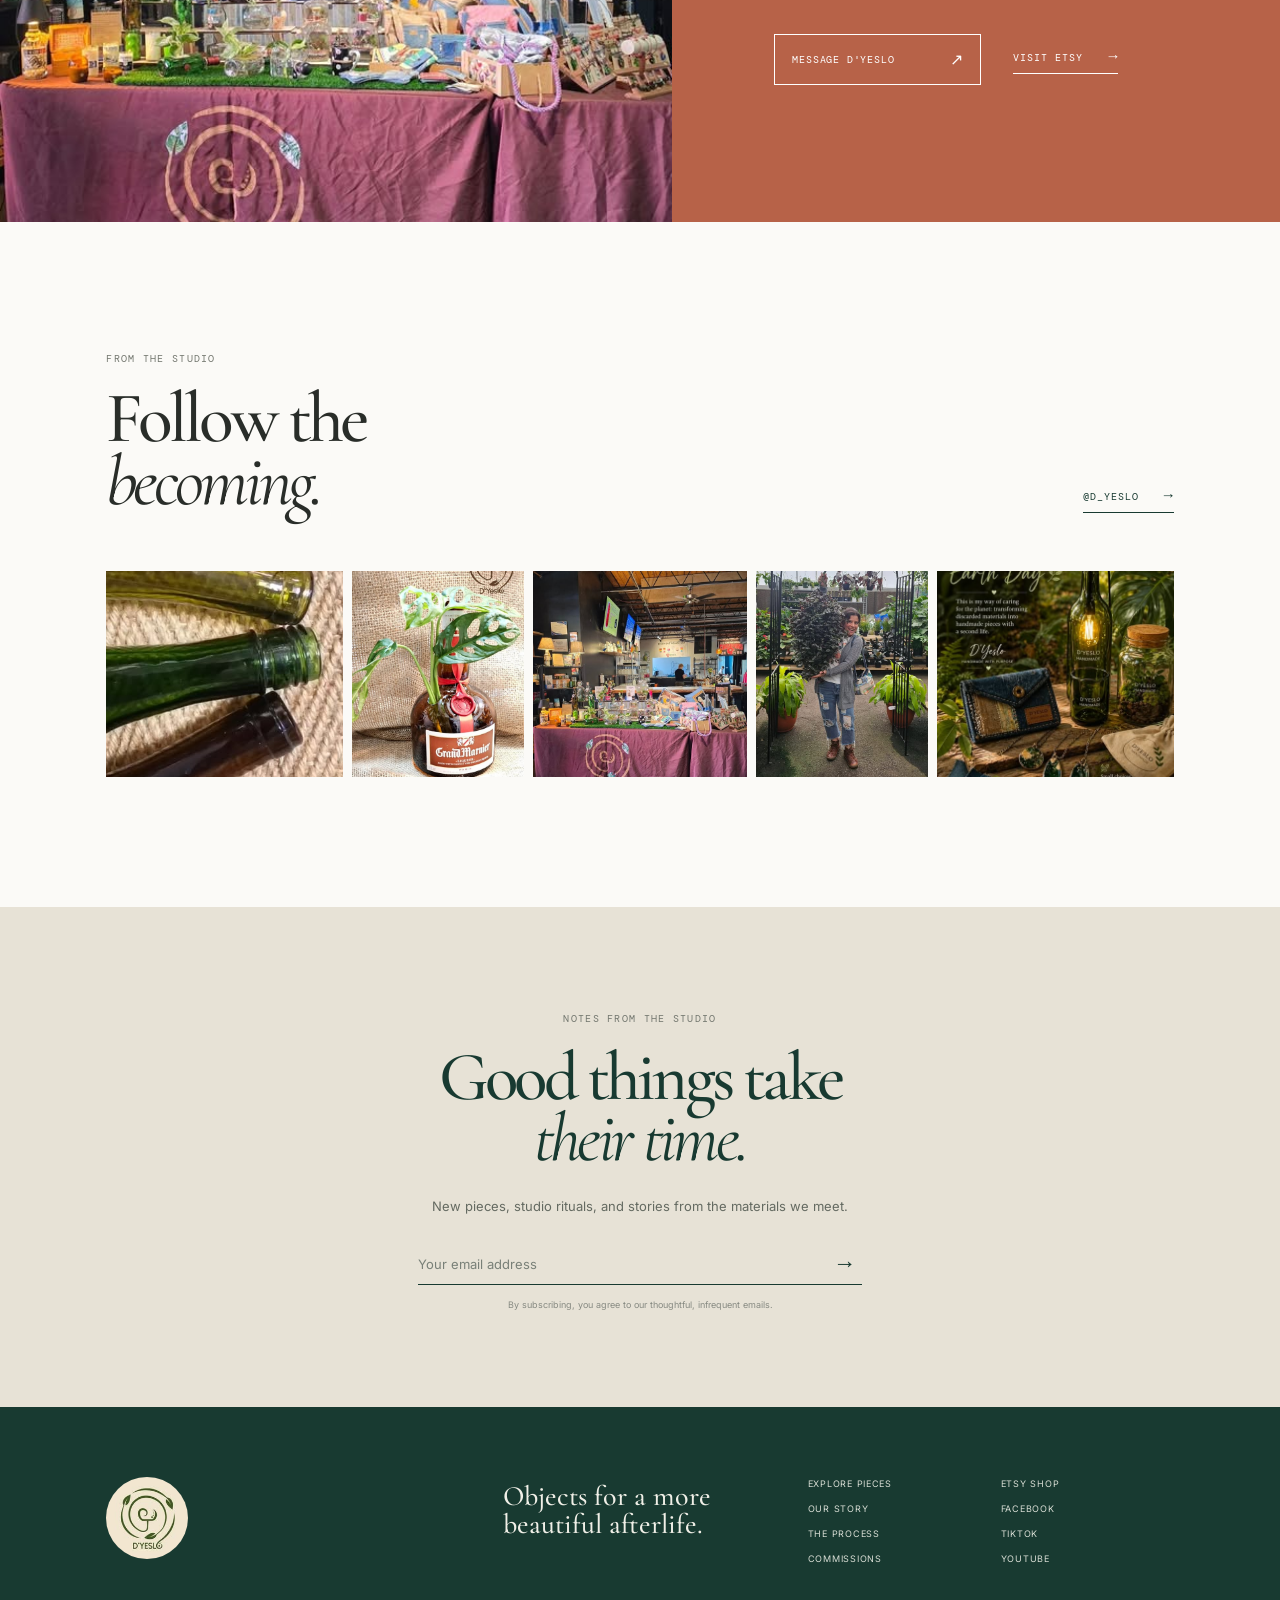
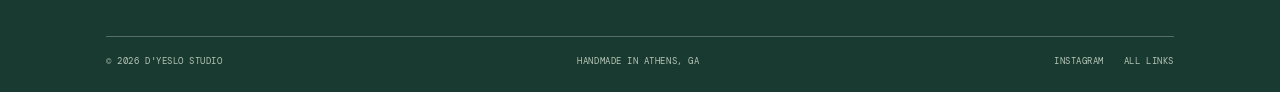
==== commit 351e5670: "Add authentic brand imagery and social discovery" ====
--- a/index.html
+++ b/index.html
@@ -5,13 +5,14 @@
     <meta name="viewport" content="width=device-width, initial-scale=1.0" />
     <meta name="description" content="D'Yeslo transforms reclaimed glass into enduring, handcrafted home decor and functional art." />
     <title>D'Yeslo — Pieces with a previous life</title>
+    <link rel="icon" href="assets/images/dyeslo-logo.jpg" />
     <link rel="preconnect" href="https://fonts.googleapis.com" />
     <link rel="preconnect" href="https://fonts.gstatic.com" crossorigin />
     <link href="https://fonts.googleapis.com/css2?family=Cormorant+Garamond:ital,wght@0,400;0,500;0,600;1,500&family=DM+Mono&family=Inter:wght@400;500;600&display=swap" rel="stylesheet" />
     <link rel="stylesheet" href="styles.css" />
   </head>
   <body>
-    <div class="announcement">Free continental U.S. shipping on orders over $150 <span>—</span> Made slowly in Hudson Valley</div>
+    <div class="announcement">Upcycled art, handmade in Athens, Georgia <span>—</span> Local pickup & direct inquiries welcome</div>
     <header class="site-header">
       <a class="wordmark" href="#home" aria-label="D'Yeslo home">D'<i>Yeslo</i></a>
       <nav class="desktop-nav" aria-label="Main navigation">
@@ -41,15 +42,15 @@
       <section id="shop" class="collections section-pad">
         <div class="section-heading"><div><p class="eyebrow">Find your story</p><h2>Collected<br><em>with care.</em></h2></div><a class="text-link" href="#collection">View all pieces <span>→</span></a></div>
         <div class="collection-grid">
-          <a class="collection large tilt" href="#collection"><div class="image-cover collection-a"></div><div class="collection-label"><span>Bottle art</span><i>↗</i></div></a>
-          <a class="collection offset" href="#collection"><div class="image-cover collection-b"></div><div class="collection-label"><span>Living décor</span><i>↗</i></div></a>
-          <a class="collection tall" href="#collection"><div class="image-cover collection-c"></div><div class="collection-label"><span>Mini originals</span><i>↗</i></div></a>
+          <a class="collection large tilt" href="collection.html"><div class="image-cover collection-a" role="img" aria-label="Reclaimed glass bottles ready to become new pieces"></div><div class="collection-label"><span>Bottle art</span><i>↗</i></div></a>
+          <a class="collection offset" href="collection.html"><div class="image-cover collection-b" role="img" aria-label="Upcycled bottle transformed into a living plant vessel"></div><div class="collection-label"><span>Living décor</span><i>↗</i></div></a>
+          <a class="collection tall" href="collection.html"><div class="image-cover collection-c" role="img" aria-label="Small handmade landscape art displayed at a local market"></div><div class="collection-label"><span>Mini originals</span><i>↗</i></div></a>
         </div>
       </section>
 
       <section id="story" class="artist-story">
-        <div class="story-photo image-cover"></div>
-        <div class="story-copy"><p class="eyebrow">The hands behind the work</p><h2>There is beauty<br>in what remains.</h2><p class="lede">D'Yeslo began with a question: what if the things we throw away could hold the most meaning?</p><p>From a small studio in the Hudson Valley, artist Yesenia Lo shapes reclaimed bottles and found materials into objects that make a room feel more lived-in, more considered, more yours.</p><a href="#about" class="text-link">Meet the artist <span>→</span></a><div class="signature">Yesenia</div></div>
+        <div class="story-photo image-cover" role="img" aria-label="The D'Yeslo artist visiting a local plant market"></div>
+        <div class="story-copy"><p class="eyebrow">The hands behind the work</p><h2>There is beauty<br>in what remains.</h2><p class="lede">D'Yeslo began with a question: what if the things we throw away could hold the most meaning?</p><p>From Athens, Georgia, the artist behind D'Yeslo shapes reclaimed bottles and found materials into objects that make a room feel more lived-in, more considered, more yours.</p><a href="https://www.instagram.com/d_yeslo/" class="text-link" target="_blank" rel="noopener">Meet the maker on Instagram <span>→</span></a><div class="signature">D'Yeslo</div></div>
       </section>
 
       <section id="process" class="process section-pad">
@@ -64,10 +65,10 @@
       <section class="featured section-pad" id="collection">
         <div class="section-heading"><div><p class="eyebrow">Studio selection</p><h2>Made to be<br><em>kept.</em></h2></div><a href="#collection" class="text-link">Shop all <span>→</span></a></div>
         <div class="product-grid">
-          <article class="product-card"><button class="wish" aria-label="Add Verdant No. 04 to wishlist">♡</button><a href="#product"><div class="product-image product-1 image-cover"><span class="pill">One of one</span></div><div class="product-info"><div><h3>Verdant No. 04</h3><p>Reclaimed wine bottle vessel</p></div><strong>$128</strong></div></a></article>
-          <article class="product-card"><button class="wish" aria-label="Add Ember Pour to wishlist">♡</button><a href="#product"><div class="product-image product-2 image-cover"></div><div class="product-info"><div><h3>Ember Pour</h3><p>Hand-cut glass carafe</p></div><strong>$96</strong></div></a></article>
-          <article class="product-card"><button class="wish" aria-label="Add Still Life No. 12 to wishlist">♡</button><a href="#product"><div class="product-image product-3 image-cover"><span class="pill">New</span></div><div class="product-info"><div><h3>Still Life No. 12</h3><p>Botanical wall object</p></div><strong>$184</strong></div></a></article>
-          <article class="product-card"><button class="wish" aria-label="Add Morrow Set to wishlist">♡</button><a href="#product"><div class="product-image product-4 image-cover"></div><div class="product-info"><div><h3>Morrow Set</h3><p>Set of two votives</p></div><strong>$72</strong></div></a></article>
+          <article class="product-card"><button class="wish" aria-label="Save living bottle planter">♡</button><a href="product.html"><div class="product-image product-1 image-cover" role="img" aria-label="Upcycled amber bottle planter with a green monstera"><span class="pill">One of one</span></div><div class="product-info"><div><h3>Living Bottle Planter</h3><p>Reclaimed glass & living plant</p></div><strong>Inquire</strong></div></a></article>
+          <article class="product-card"><button class="wish" aria-label="Save suspended bottle lamp">♡</button><a href="product.html"><div class="product-image product-2 image-cover" role="img" aria-label="Clear reclaimed bottle lamp suspended on a sculptural chain"></div><div class="product-info"><div><h3>Suspended Light</h3><p>Bottle art & functional lighting</p></div><strong>Inquire</strong></div></a></article>
+          <article class="product-card"><button class="wish" aria-label="Save miniature landscape art">♡</button><a href="product.html"><div class="product-image product-3 image-cover" role="img" aria-label="Miniature handmade landscape art displayed at a market"><span class="pill">Local find</span></div><div class="product-info"><div><h3>Mini Originals</h3><p>Small-format functional art</p></div><strong>Explore</strong></div></a></article>
+          <article class="product-card"><button class="wish" aria-label="Save reclaimed bottle study">♡</button><a href="product.html"><div class="product-image product-4 image-cover" role="img" aria-label="Green and amber reclaimed glass bottle study"></div><div class="product-info"><div><h3>Reclaimed Bottle Study</h3><p>Materials awaiting a second life</p></div><strong>Explore</strong></div></a></article>
         </div>
       </section>
 
@@ -75,12 +76,14 @@
 
       <section id="impact" class="impact"><div class="impact-img image-cover"></div><div class="impact-content"><p class="eyebrow light">A small act, multiplied</p><h2>Less waste.<br><em>More wonder.</em></h2><div class="impact-stats"><div><strong>2,480</strong><span>Bottles rescued</span></div><div><strong>487</strong><span>Pieces made</span></div><div><strong>100%</strong><span>Made by hand</span></div></div><p>We believe thoughtful objects can change the way we see the materials around us—and the homes we make with them.</p><a href="#impact" class="button light-button">Our impact <span>↗</span></a></div></section>
 
-      <section class="instagram section-pad"><div class="section-heading"><div><p class="eyebrow">From the studio</p><h2>Follow the<br><em>becoming.</em></h2></div><a class="text-link" href="#instagram">@dyeslo.studio <span>→</span></a></div><div class="insta-grid"><div class="image-cover insta-1"></div><div class="image-cover insta-2"></div><div class="image-cover insta-3"></div><div class="image-cover insta-4"></div><div class="image-cover insta-5"></div></div></section>
+      <section class="local-maker"><div class="local-photo image-cover" role="img" aria-label="D'Yeslo's handmade products displayed at an Athens-area market"></div><div class="local-copy"><p class="eyebrow light">Small, local, and personal</p><h2>Find us close<br><em>to home.</em></h2><p>D'Yeslo grows through markets, conversations, and the people who share its work. Ask what is currently available, request a custom piece, or arrange local pickup in Athens.</p><div class="local-actions"><a class="button light-button" href="https://wa.me/17067148017?text=Hi%20D%27Yeslo%2C%20I%27m%20interested%20in%20your%20work." target="_blank" rel="noopener">Message D'Yeslo <span>↗</span></a><a class="text-link light-link" href="https://dyeslo.etsy.com" target="_blank" rel="noopener">Visit Etsy <span>→</span></a></div></div></section>
+
+      <section class="instagram section-pad"><div class="section-heading"><div><p class="eyebrow">From the studio</p><h2>Follow the<br><em>becoming.</em></h2></div><a class="text-link" href="https://www.instagram.com/d_yeslo/" target="_blank" rel="noopener">@d_yeslo <span>→</span></a></div><div class="insta-grid"><a href="https://www.instagram.com/d_yeslo/" target="_blank" rel="noopener" class="image-cover insta-1" aria-label="See reclaimed glass on Instagram"></a><a href="https://www.instagram.com/d_yeslo/" target="_blank" rel="noopener" class="image-cover insta-2" aria-label="See a D'Yeslo bottle planter on Instagram"></a><a href="https://www.instagram.com/d_yeslo/" target="_blank" rel="noopener" class="image-cover insta-3" aria-label="See D'Yeslo at a local market on Instagram"></a><a href="https://www.instagram.com/d_yeslo/" target="_blank" rel="noopener" class="image-cover insta-4" aria-label="Meet the D'Yeslo maker on Instagram"></a><a href="https://www.instagram.com/d_yeslo/" target="_blank" rel="noopener" class="image-cover insta-5" aria-label="See D'Yeslo's Earth Day collection on Instagram"></a></div></section>
 
       <section class="newsletter"><p class="eyebrow">Notes from the studio</p><h2>Good things take<br><em>their time.</em></h2><p>New pieces, studio rituals, and stories from the materials we meet.</p><form><label class="sr-only" for="email">Your email address</label><input id="email" type="email" placeholder="Your email address" required><button type="submit" aria-label="Subscribe">→</button></form><small>By subscribing, you agree to our thoughtful, infrequent emails.</small></section>
     </main>
 
-    <footer><div class="footer-top"><a class="wordmark" href="#home">D'<i>Yeslo</i></a><p>Objects for a more<br>beautiful afterlife.</p><div class="footer-links"><div><a href="#shop">Shop</a><a href="#story">Our story</a><a href="#process">The process</a><a href="#commissions">Commissions</a></div><div><a href="#materials">Donate materials</a><a href="#journal">Journal</a><a href="#contact">Contact</a><a href="#faq">FAQs</a></div></div></div><div class="footer-bottom"><span>© 2026 D'Yeslo Studio</span><span>Made in Hudson Valley, NY</span><div><a href="#instagram">Instagram</a><a href="#pinterest">Pinterest</a></div></div></footer>
+    <footer><div class="footer-top"><a class="footer-brand" href="#home"><img src="assets/images/dyeslo-logo.jpg" alt="D'Yeslo logo"></a><p>Objects for a more<br>beautiful afterlife.</p><div class="footer-links"><div><a href="collection.html">Explore pieces</a><a href="#story">Our story</a><a href="#process">The process</a><a href="https://wa.me/17067148017" target="_blank" rel="noopener">Commissions</a></div><div><a href="https://dyeslo.etsy.com" target="_blank" rel="noopener">Etsy shop</a><a href="https://www.facebook.com/profile.php?id=100089554500693" target="_blank" rel="noopener">Facebook</a><a href="https://www.tiktok.com/@d_yeslo" target="_blank" rel="noopener">TikTok</a><a href="https://www.youtube.com/@Dyeslo" target="_blank" rel="noopener">YouTube</a></div></div></div><div class="footer-bottom"><span>© 2026 D'Yeslo Studio</span><span>Handmade in Athens, GA</span><div><a href="https://www.instagram.com/d_yeslo/" target="_blank" rel="noopener">Instagram</a><a href="https://beacons.ai/dyeslo" target="_blank" rel="noopener">All links</a></div></div></footer>
 
     <aside class="product-drawer" id="product" aria-label="Product quick view"><button class="drawer-close" aria-label="Close product preview">×</button><div class="drawer-image product-1 image-cover"></div><div class="drawer-content"><p class="eyebrow">Bottle art · One of one</p><h2>Verdant No. 04</h2><p class="price">$128</p><p>A former Bordeaux bottle, hand-cut and flame-polished into a softly sculptural vessel for stems, cuttings, or simply the light.</p><dl><div><dt>Material</dt><dd>Reclaimed glass</dd></div><div><dt>Dimensions</dt><dd>10.5 in H × 3 in W</dd></div><div><dt>Impact</dt><dd>1 bottle given new life</dd></div></dl><button class="button dark-button add-cart">Add to bag <span>+</span></button><p class="microcopy">Includes a numbered certificate of authenticity.</p></div></aside><div class="drawer-scrim"></div>
     <script src="script.js"></script>
--- a/styles.css
+++ b/styles.css
@@ -1,4 +1,32 @@
 :root{--ivory:#f5f1e8;--paper:#fbfaf7;--sage:#a7af99;--forest:#183a31;--deep:#102820;--terra:#b76248;--clay:#d8906d;--charcoal:#292d29;--copper:#ba7650;--line:#d9d5ca;--serif:'Cormorant Garamond',Georgia,serif;--sans:Inter,Arial,sans-serif;--mono:'DM Mono',monospace}*{box-sizing:border-box}html{scroll-behavior:smooth}body{margin:0;background:var(--ivory);color:var(--charcoal);font-family:var(--sans);font-size:14px;line-height:1.55}.announcement{height:32px;background:var(--forest);color:#edf0e9;font-size:10px;letter-spacing:.08em;text-align:center;padding:9px 20px}.announcement span{color:#a7af99;margin:0 8px}.site-header{height:86px;display:flex;align-items:center;justify-content:space-between;padding:0 4.6vw;position:absolute;z-index:5;width:100%;color:#fff}.wordmark{font:500 35px/1 var(--serif);letter-spacing:-.06em;color:inherit;text-decoration:none}.wordmark i{font-style:italic}.desktop-nav{display:flex;gap:31px;margin-left:82px}.desktop-nav a,.footer-links a{color:inherit;text-decoration:none;font-size:11px;letter-spacing:.08em;text-transform:uppercase}.header-actions{display:flex;align-items:center;gap:20px}.header-actions button{border:0;background:transparent;color:inherit;font-family:var(--sans);font-size:11px;padding:0;cursor:pointer}.header-actions button:first-child{font:24px var(--serif);margin-top:-6px}.bag{display:flex;gap:8px;align-items:center}.bag em{font:10px var(--mono);font-style:normal;background:#fff;color:var(--forest);width:18px;height:18px;border-radius:50%;display:grid;place-items:center}.menu-toggle{display:none!important}.hero{height:min(860px,calc(100vh - 32px));min-height:630px;position:relative;color:#fff;overflow:hidden}.image-cover{background-position:center;background-size:cover;background-repeat:no-repeat}.hero-image{position:absolute;inset:0;background-image:url('https://images.unsplash.com/photo-1591703561612-5d63fb4c0496?auto=format&fit=crop&w=2200&q=85');background-position:center 49%;transform:scale(1.01);animation:slowZoom 12s ease-out forwards}.hero-shade{position:absolute;inset:0;background:linear-gradient(90deg,rgba(13,31,24,.64) 0%,rgba(19,40,31,.25) 48%,rgba(0,0,0,.08))}.hero-copy{position:absolute;left:11.7vw;top:51%;transform:translateY(-43%)}.eyebrow{font:10px var(--mono);letter-spacing:.13em;text-transform:uppercase;margin:0 0 22px;color:#73776f}.eyebrow.light{color:#e6e9df}.hero h1,h2{font:500 clamp(52px,6.35vw,94px)/.88 var(--serif);letter-spacing:-.055em;margin:0}.hero h1 em,h2 em{font-style:italic;font-weight:400}.hero .button{margin-top:37px}.button{display:inline-flex;gap:35px;justify-content:space-between;align-items:center;min-width:207px;padding:14px 17px;border:1px solid currentColor;text-transform:uppercase;font:10px var(--mono);letter-spacing:.08em;text-decoration:none;transition:.3s}.button span{font-size:16px}.light-button{color:#fff}.button:hover{background:#fff;color:var(--forest)}.hero-note{position:absolute;right:4.6vw;bottom:9.5%;font:500 23px/1.04 var(--serif);letter-spacing:-.03em}.scroll-note{position:absolute;bottom:27px;left:4.6vw;color:#fff;font:9px var(--mono);letter-spacing:.12em;text-transform:uppercase;text-decoration:none;display:flex;gap:13px;align-items:center}.scroll-note span{height:1px;width:56px;background:#fff;display:block}.section-pad{padding:130px 8.3vw}.values{background:var(--paper)}.value-grid{display:grid;grid-template-columns:repeat(3,1fr);gap:10vw;margin-top:51px}.value-icon{font:34px var(--serif);width:45px;height:45px;display:grid;place-items:center;color:var(--forest);margin-bottom:22px}.loop{font-size:42px}.star{font-size:36px}.value-grid h2{font-size:32px;line-height:1;margin:0 0 14px}.value-grid p{max-width:275px;color:#62665e;font-size:13px;margin:0}.collections{overflow:hidden}.section-heading{display:flex;justify-content:space-between;align-items:flex-end;margin-bottom:58px}.section-heading h2,.process h2{font-size:clamp(50px,5.6vw,78px)}.text-link{color:var(--forest);font:10px var(--mono);letter-spacing:.1em;text-transform:uppercase;text-decoration:none;padding-bottom:7px;border-bottom:1px solid var(--forest);white-space:nowrap}.text-link span{font-size:15px;margin-left:18px}.collection-grid{display:grid;grid-template-columns:1.18fr .86fr .78fr;gap:21px;align-items:start}.collection{display:block;text-decoration:none;color:var(--charcoal);position:relative}.collection>div:first-child{height:434px}.collection.offset{margin-top:78px}.collection.offset>div:first-child{height:344px}.collection.tall{margin-top:-25px}.collection.tall>div:first-child{height:488px}.collection-a{background-image:url('https://images.unsplash.com/photo-1494438639946-1ebd1d20bf85?auto=format&fit=crop&w=1000&q=85')}.collection-b{background-image:url('https://images.unsplash.com/photo-1610701596007-11502861dcfa?auto=format&fit=crop&w=900&q=85')}.collection-c{background-image:url('https://images.unsplash.com/photo-1603006905003-be475563bc59?auto=format&fit=crop&w=900&q=85')}.collection-label{font:500 27px var(--serif);padding-top:15px;display:flex;justify-content:space-between}.collection-label i{font:18px var(--sans);font-style:normal}.collection .image-cover{transition:transform .6s}.collection:hover .image-cover{transform:scale(.97)}.artist-story{display:grid;grid-template-columns:1.05fr .95fr;background:#d8c4a7}.story-photo{min-height:702px;background-image:url('https://images.unsplash.com/photo-1542744173-8e7e53415bb0?auto=format&fit=crop&w=1200&q=85');background-position:center}.story-copy{padding:11vw 9.4vw 8vw}.story-copy h2{font-size:clamp(50px,5vw,75px);color:var(--forest);margin-bottom:27px}.lede{font:500 22px/1.2 var(--serif);margin:0 0 20px}.story-copy>p:not(.eyebrow):not(.lede){color:#52584e;font-size:13px;max-width:380px}.story-copy .text-link{display:inline-block;margin-top:18px}.signature{font:italic 35px var(--serif);color:var(--forest);margin:39px 0 0 5px;transform:rotate(-8deg)}.process{background:var(--forest);color:var(--ivory)}.process .eyebrow{color:#abb9a5}.process-head{text-align:center}.process h2{font-size:clamp(51px,5.5vw,77px)}.process-steps{display:grid;grid-template-columns:repeat(3,1fr);gap:30px;margin-top:70px}.process-steps article{position:relative}.process-steps article>span{font:10px var(--mono);color:#b9c5b0;position:absolute;top:-23px}.process-img{height:298px}.process-a{background-image:url('https://images.unsplash.com/photo-1577937927133-66ef06acdf18?auto=format&fit=crop&w=900&q=80')}.process-b{background-image:url('https://images.unsplash.com/photo-1578946956085-2cd0e18f0c4c?auto=format&fit=crop&w=900&q=80')}.process-c{background-image:url('https://images.unsplash.com/photo-1519710164239-da123dc03ef4?auto=format&fit=crop&w=900&q=80')}.process-steps h3{font:500 30px var(--serif);margin:18px 0 4px}.process-steps p{color:#c2c9bc;font-size:12px;max-width:285px;margin:0}.featured{background:var(--paper)}.product-grid{display:grid;grid-template-columns:repeat(4,1fr);gap:16px}.product-card{position:relative}.product-card a{color:inherit;text-decoration:none}.product-image{height:345px;background-color:#ebe8df;transition:.4s}.product-card:hover .product-image{transform:translateY(-5px)}.product-1{background-image:url('https://images.unsplash.com/photo-1603006905003-be475563bc59?auto=format&fit=crop&w=900&q=85')}.product-2{background-image:url('https://images.unsplash.com/photo-1531058020387-3be344556be6?auto=format&fit=crop&w=900&q=85')}.product-3{background-image:url('https://images.unsplash.com/photo-1494438639946-1ebd1d20bf85?auto=format&fit=crop&w=900&q=85')}.product-4{background-image:url('https://images.unsplash.com/photo-1493666438817-866a91353ca9?auto=format&fit=crop&w=900&q=85')}.pill{position:absolute;left:12px;top:12px;background:#f8f6f0;padding:6px 8px;font:9px var(--mono);letter-spacing:.08em;text-transform:uppercase}.wish{position:absolute;z-index:2;right:12px;top:10px;border:0;background:transparent;color:var(--forest);font:25px var(--serif);cursor:pointer}.product-info{display:flex;justify-content:space-between;padding:13px 1px}.product-info h3{font:500 20px/1 var(--serif);margin:0 0 6px}.product-info p{margin:0;color:#777a73;font-size:10px}.product-info strong{font:10px var(--mono);font-weight:400;padding-top:3px}.testimonial{background:#d9a184;min-height:480px;text-align:center;padding:75px 12vw 57px;display:flex;flex-direction:column;align-items:center;justify-content:center}.quote-mark{font:65px/1 var(--serif);color:var(--forest);margin:0}.testimonial blockquote{font:500 clamp(31px,3.5vw,52px)/.98 var(--serif);letter-spacing:-.04em;max-width:900px;margin:7px 0 28px;color:var(--forest)}.testimonial>p:not(.quote-mark){font:9px var(--mono);letter-spacing:.1em;margin:0;color:var(--forest)}.quote-nav{display:flex;gap:20px;align-items:center;margin-top:40px;font:9px var(--mono);color:var(--forest)}.quote-nav button{background:transparent;border:0;font-size:17px;color:var(--forest);cursor:pointer}.impact{display:grid;grid-template-columns:1.1fr .9fr;background:var(--deep);color:#f2f2e9}.impact-img{min-height:640px;background-image:url('https://images.unsplash.com/photo-1460661419201-fd4cecdf8a8b?auto=format&fit=crop&w=1200&q=85')}.impact-content{padding:9.2vw 8vw 5vw}.impact-content h2{font-size:clamp(51px,5vw,75px)}.impact-stats{display:flex;gap:30px;border-top:1px solid #557065;margin:39px 0 25px;padding:18px 0}.impact-stats div{flex:1}.impact-stats strong{display:block;font:500 31px var(--serif);color:#e0a27d}.impact-stats span{font:9px var(--mono);text-transform:uppercase;letter-spacing:.08em;color:#c4d1c1;display:block}.impact-content>p:not(.eyebrow){font-size:12px;line-height:1.7;color:#c7d1c4;max-width:370px}.impact-content .button{margin-top:20px}.instagram{background:var(--paper)}.insta-grid{display:grid;grid-template-columns:1.1fr .8fr 1fr .8fr 1.1fr;gap:9px}.insta-grid>div{height:206px}.insta-1{background-image:url('https://images.unsplash.com/photo-1524758631624-e2822e304c36?auto=format&fit=crop&w=500&q=80')}.insta-2{background-image:url('https://images.unsplash.com/photo-1531058020387-3be344556be6?auto=format&fit=crop&w=500&q=80')}.insta-3{background-image:url('https://images.unsplash.com/photo-1549490349-8643362247b5?auto=format&fit=crop&w=500&q=80')}.insta-4{background-image:url('https://images.unsplash.com/photo-1513506003901-1e6a229e2d15?auto=format&fit=crop&w=500&q=80')}.insta-5{background-image:url('https://images.unsplash.com/photo-1497250681960-ef046c08a56e?auto=format&fit=crop&w=500&q=80')}.newsletter{background:#e7e2d6;text-align:center;padding:105px 20px 95px}.newsletter h2{font-size:clamp(52px,5.4vw,79px);color:var(--forest)}.newsletter>p:not(.eyebrow){font-size:13px;color:#646a61;margin:27px auto 28px}.newsletter form{margin:auto;display:flex;width:min(444px,100%);border-bottom:1px solid var(--forest)}.newsletter input{background:transparent;border:0;outline:0;flex:1;padding:12px 0;color:var(--forest);font:13px var(--sans)}.newsletter input::placeholder{color:#798078}.newsletter form button{border:0;background:transparent;color:var(--forest);font-size:23px;cursor:pointer}.newsletter small{font-size:9px;color:#878a82;display:block;margin-top:13px}footer{background:var(--forest);color:#f0efe7;padding:70px 8.3vw 25px}.footer-top{display:grid;grid-template-columns:1.3fr 1fr 1.2fr;padding-bottom:70px}.footer-top>p{font:500 28px/1 var(--serif);margin:5px 0}.footer-links{display:grid;grid-template-columns:1fr 1fr;gap:20px}.footer-links div{display:flex;flex-direction:column;gap:11px}.footer-links a{font-size:9px;color:#d9ded5}.footer-bottom{border-top:1px solid #547065;padding-top:18px;display:flex;justify-content:space-between;color:#b8c5b6;font:9px var(--mono);letter-spacing:.06em;text-transform:uppercase}.footer-bottom div{display:flex;gap:20px}.footer-bottom a{color:inherit;text-decoration:none}.product-drawer{position:fixed;z-index:20;right:0;top:0;width:min(770px,100%);height:100vh;background:var(--paper);display:grid;grid-template-columns:1fr 1fr;transform:translateX(101%);transition:.5s cubic-bezier(.22,.61,.36,1);box-shadow:-15px 0 35px rgba(0,0,0,.16)}.product-drawer:target{transform:translateX(0)}.drawer-scrim{position:fixed;inset:0;background:rgba(0,0,0,.36);z-index:19;opacity:0;visibility:hidden;transition:.3s}.product-drawer:target+.drawer-scrim{opacity:1;visibility:visible}.drawer-close{position:absolute;z-index:2;right:16px;top:13px;background:var(--paper);border:0;border-radius:50%;font-size:28px;width:35px;height:35px;cursor:pointer}.drawer-image{height:100%}.drawer-content{padding:78px 42px 30px}.drawer-content h2{font-size:51px;color:var(--forest)}.drawer-content .price{font:12px var(--mono);margin:18px 0 31px}.drawer-content>p:not(.eyebrow):not(.price):not(.microcopy){font-size:13px;color:#676b64}.drawer-content dl{margin:28px 0}.drawer-content dl div{display:flex;justify-content:space-between;border-top:1px solid var(--line);padding:10px 0;font-size:11px}.drawer-content dt{color:#73786e}.drawer-content dd{margin:0;color:var(--forest)}.dark-button{background:var(--forest);color:#fff;width:100%;border-color:var(--forest)}.drawer-content .microcopy{font-size:9px;color:#7a7f74;text-align:center}.sr-only{position:absolute;width:1px;height:1px;padding:0;margin:-1px;overflow:hidden;clip:rect(0,0,0,0);white-space:nowrap;border:0}@keyframes slowZoom{to{transform:scale(1.07)}}
-@media(max-width:760px){.announcement{font-size:8px;height:28px;padding:8px 8px;white-space:nowrap;overflow:hidden}.site-header{height:67px;padding:0 20px}.wordmark{font-size:30px}.desktop-nav,.header-actions button:not(.menu-toggle){display:none!important}.menu-toggle{display:flex!important;flex-direction:column;gap:5px}.menu-toggle span{display:block;width:24px;height:1px;background:currentColor}.hero{height:calc(100svh - 28px);min-height:610px}.hero-image{background-position:57% center}.hero-copy{left:25px;right:20px;top:47%}.hero h1{font-size:57px}.hero .button{margin-top:29px}.hero-note{right:20px;bottom:76px;font-size:19px}.scroll-note{left:25px;bottom:27px}.section-pad{padding:73px 20px}.eyebrow{margin-bottom:15px}.value-grid{grid-template-columns:1fr;gap:39px;margin-top:35px}.value-grid article{display:grid;grid-template-columns:57px 1fr}.value-icon{grid-row:span 2;margin:0}.value-grid h2{font-size:29px;margin:4px 0 8px}.value-grid p{grid-column:2;font-size:12px}.section-heading{align-items:flex-start;margin-bottom:34px}.section-heading .text-link{margin-top:34px}.section-heading h2,.process h2{font-size:51px}.collection-grid{display:flex;gap:16px;overflow:auto;margin-right:-20px;padding-right:20px}.collection{min-width:77vw}.collection.offset,.collection.tall{margin-top:0}.collection>div:first-child,.collection.offset>div:first-child,.collection.tall>div:first-child{height:395px}.collection-label{font-size:25px}.artist-story{grid-template-columns:1fr}.story-photo{min-height:485px}.story-copy{padding:72px 25px}.story-copy h2{font-size:51px}.process{padding-left:20px;padding-right:20px}.process-head{text-align:left}.process-steps{grid-template-columns:1fr;gap:54px;margin-top:50px}.process-img{height:292px}.product-grid{grid-template-columns:repeat(2,1fr);gap:25px 11px}.product-image{height:228px}.product-info h3{font-size:18px}.product-info p{font-size:9px}.testimonial{min-height:430px;padding:55px 25px}.testimonial blockquote{font-size:34px}.impact{grid-template-columns:1fr}.impact-img{min-height:410px}.impact-content{padding:70px 25px}.impact-content h2{font-size:54px}.impact-stats{gap:13px}.impact-stats strong{font-size:27px}.impact-stats span{font-size:8px}.insta-grid{grid-template-columns:repeat(3,1fr);gap:6px}.insta-grid>div{height:120px}.insta-grid>div:nth-child(4),.insta-grid>div:nth-child(5){display:none}.newsletter{padding:75px 20px}.newsletter h2{font-size:53px}.footer-top{grid-template-columns:1fr;padding-bottom:40px;gap:34px}.footer-top>p{font-size:27px}.footer-bottom{display:grid;grid-template-columns:1fr 1fr;gap:16px}.footer-bottom div{grid-column:span 2}.product-drawer{grid-template-columns:1fr;overflow-y:auto}.drawer-image{height:48vh;min-height:360px}.drawer-content{padding:42px 25px}.drawer-content h2{font-size:49px}.drawer-close{position:fixed}.product-drawer:target+.drawer-scrim{pointer-events:auto}}
+@media(max-width:760px){.announcement{font-size:8px;height:28px;padding:8px 8px;white-space:nowrap;overflow:hidden}.site-header{height:67px;padding:0 20px}.wordmark{font-size:30px}.desktop-nav,.header-actions button:not(.menu-toggle){display:none!important}.menu-toggle{display:flex!important;flex-direction:column;gap:5px}.menu-toggle span{display:block;width:24px;height:1px;background:currentColor}.hero{height:calc(100svh - 28px);min-height:610px}.hero-image{background-position:57% center}.hero-copy{left:25px;right:20px;top:47%}.hero h1{font-size:57px}.hero .button{margin-top:29px}.hero-note{right:20px;bottom:76px;font-size:19px}.scroll-note{left:25px;bottom:27px}.section-pad{padding:73px 20px}.eyebrow{margin-bottom:15px}.value-grid{grid-template-columns:1fr;gap:39px;margin-top:35px}.value-grid article{display:grid;grid-template-columns:57px 1fr}.value-icon{grid-row:span 2;margin:0}.value-grid h2{font-size:29px;margin:4px 0 8px}.value-grid p{grid-column:2;font-size:12px}.section-heading{align-items:flex-start;margin-bottom:34px}.section-heading .text-link{margin-top:34px}.section-heading h2,.process h2{font-size:51px}.collection-grid{display:flex;gap:16px;overflow:auto;margin-right:-20px;padding-right:20px}.collection{min-width:77vw}.collection.offset,.collection.tall{margin-top:0}.collection>div:first-child,.collection.offset>div:first-child,.collection.tall>div:first-child{height:395px}.collection-label{font-size:25px}.artist-story{grid-template-columns:1fr}.story-photo{min-height:485px}.story-copy{padding:72px 25px}.story-copy h2{font-size:51px}.process{padding-left:20px;padding-right:20px}.process-head{text-align:left}.process-steps{grid-template-columns:1fr;gap:54px;margin-top:50px}.process-img{height:292px}.product-grid{grid-template-columns:repeat(2,1fr);gap:25px 11px}.product-image{height:228px}.product-info h3{font-size:18px}.product-info p{font-size:9px}.testimonial{min-height:430px;padding:55px 25px}.testimonial blockquote{font-size:34px}.impact{grid-template-columns:1fr}.impact-img{min-height:410px}.impact-content{padding:70px 25px}.impact-content h2{font-size:54px}.impact-stats{gap:13px}.impact-stats strong{font-size:27px}.impact-stats span{font-size:8px}.insta-grid{grid-template-columns:repeat(3,1fr);gap:6px}.insta-grid>*{height:120px}.insta-grid>*:nth-child(4),.insta-grid>*:nth-child(5){display:none}.newsletter{padding:75px 20px}.newsletter h2{font-size:53px}.footer-top{grid-template-columns:1fr;padding-bottom:40px;gap:34px}.footer-top>p{font-size:27px}.footer-bottom{display:grid;grid-template-columns:1fr 1fr;gap:16px}.footer-bottom div{grid-column:span 2}.product-drawer{grid-template-columns:1fr;overflow-y:auto}.drawer-image{height:48vh;min-height:360px}.drawer-content{padding:42px 25px}.drawer-content h2{font-size:49px}.drawer-close{position:fixed}.product-drawer:target+.drawer-scrim{pointer-events:auto}}
+
+/* Provisional imagery sourced from D'Yeslo's public Instagram profile. */
+.hero-image{background-image:url('assets/images/instagram/market-display.jpg');background-position:center 58%}
+.collection-a{background-image:url('assets/images/instagram/reclaimed-bottles.jpg')}
+.collection-b{background-image:url('assets/images/instagram/upcycled-planter.jpg')}
+.collection-c{background-image:url('assets/images/instagram/mini-art.jpg')}
+.story-photo{background-image:url('assets/images/instagram/artist-portrait.jpg');background-position:center 38%}
+.process-a{background-image:url('assets/images/instagram/reclaimed-bottles.jpg')}
+.process-b{background-image:url('assets/images/instagram/bottle-lamp.jpg')}
+.process-c{background-image:url('assets/images/instagram/upcycled-planter.jpg')}
+.product-1{background-image:url('assets/images/instagram/upcycled-planter.jpg')}
+.product-2{background-image:url('assets/images/instagram/bottle-lamp.jpg')}
+.product-3{background-image:url('assets/images/instagram/mini-art.jpg')}
+.product-4{background-image:url('assets/images/instagram/reclaimed-bottles.jpg')}
+.impact-img{background-image:url('assets/images/instagram/earth-day-collection.jpg')}
+.insta-1{background-image:url('assets/images/instagram/reclaimed-bottles.jpg')}
+.insta-2{background-image:url('assets/images/instagram/upcycled-planter.jpg')}
+.insta-3{background-image:url('assets/images/instagram/market-display.jpg')}
+.insta-4{background-image:url('assets/images/instagram/artist-portrait.jpg')}
+.insta-5{background-image:url('assets/images/instagram/earth-day-collection.jpg')}
+.insta-grid>a{display:block;height:206px;transition:opacity .25s,transform .25s}.insta-grid>a:hover{opacity:.88;transform:translateY(-3px)}
+.local-maker{display:grid;grid-template-columns:1.05fr .95fr;background:var(--terra);color:var(--paper)}
+.local-photo{min-height:610px;background-image:url('assets/images/instagram/market-display.jpg')}
+.local-copy{padding:9vw 8vw;align-self:center}.local-copy h2{font-size:clamp(52px,5.2vw,78px)}.local-copy>p:not(.eyebrow){color:#f0ded5;max-width:430px;margin:30px 0;line-height:1.75}.local-actions{display:flex;align-items:center;gap:32px}.light-link{color:#fff;border-color:#fff}
+.footer-brand img{width:82px;height:82px;border-radius:50%;display:block}.footer-brand{width:max-content}
+.social-rail{position:fixed;right:16px;bottom:18px;z-index:12;display:flex;gap:5px;padding:6px;background:rgba(251,250,247,.94);box-shadow:0 8px 26px rgba(16,40,32,.16);border:1px solid var(--line)}.social-rail a{width:30px;height:30px;display:grid;place-items:center;color:var(--forest);text-decoration:none;font:9px var(--mono);transition:.2s}.social-rail a:hover,.social-rail a:focus-visible{background:var(--forest);color:#fff}.wish:focus-visible,.button:focus-visible,.text-link:focus-visible,.social-rail a:focus-visible{outline:2px solid var(--copper);outline-offset:3px}
+@media(max-width:760px){.hero-image{background-position:center}.local-maker{grid-template-columns:1fr}.local-photo{min-height:430px}.local-copy{padding:70px 25px}.local-copy h2{font-size:52px}.local-actions{align-items:flex-start;flex-direction:column;gap:24px}.insta-grid>a{height:120px}}
+@media(max-width:760px){.site-header.menu-open{position:fixed;inset:0 0 auto 0;height:100svh;background:var(--forest);align-items:flex-start;padding-top:20px}.site-header.menu-open .desktop-nav{display:flex!important;position:absolute;left:25px;top:125px;margin:0;flex-direction:column;gap:24px}.site-header.menu-open .desktop-nav a{font:500 39px/1 var(--serif);letter-spacing:-.03em;text-transform:none}.site-header.menu-open .menu-toggle span:first-child{transform:translateY(3px) rotate(45deg)}.site-header.menu-open .menu-toggle span:last-child{transform:translateY(-3px) rotate(-45deg)}.social-rail{right:10px;bottom:10px}}
 .interior-page{background:var(--paper)}.interior-header{position:relative;color:var(--forest);border-bottom:1px solid var(--line)}.collection-hero{background:#d8c4a7;padding:96px 8.3vw 85px}.collection-hero h1{font:500 clamp(58px,6.5vw,96px)/.88 var(--serif);letter-spacing:-.06em;color:var(--forest);margin:0}.collection-hero>p:last-child{font:500 20px/1.25 var(--serif);max-width:390px;margin:27px 0 0;color:#536056}.shop-controls{padding:20px 8.3vw;display:flex;align-items:center;justify-content:space-between;border-bottom:1px solid var(--line);font:9px var(--mono);letter-spacing:.08em;text-transform:uppercase}.shop-controls div{display:flex;gap:25px}.shop-controls button{font:inherit;letter-spacing:inherit;text-transform:inherit;border:0;background:transparent;color:#747a70;padding:0;cursor:pointer}.shop-controls button.active{color:var(--forest);border-bottom:1px solid var(--forest);padding-bottom:3px}.filter{color:var(--forest)!important}.filter span{font-size:16px;margin-left:10px}.listing{padding:55px 8.3vw 130px}.product-page{padding:0 8.3vw}.breadcrumb{font:9px var(--mono);letter-spacing:.08em;text-transform:uppercase;margin:23px 0 28px;color:#7c8178}.breadcrumb a{color:var(--forest);text-decoration:none}.product-layout{display:grid;grid-template-columns:1.25fr .75fr;gap:7.7vw;align-items:start}.product-gallery{display:grid;grid-template-columns:1fr 1fr;gap:10px}.product-main{grid-column:span 2;height:650px}.product-detail{height:343px}.product-detail.one{background-image:url('https://images.unsplash.com/photo-1610701596007-11502861dcfa?auto=format&fit=crop&w=900&q=80')}.product-detail.two{background-image:url('https://images.unsplash.com/photo-1513506003901-1e6a229e2d15?auto=format&fit=crop&w=900&q=80')}.product-summary{position:sticky;top:20px;padding-top:35px}.product-summary h1{font:500 clamp(54px,5vw,76px)/.86 var(--serif);letter-spacing:-.055em;color:var(--forest);margin:0}.product-summary .price{font:11px var(--mono);margin:24px 0 31px}.product-intro{font:500 21px/1.2 var(--serif);color:#424d43;max-width:350px}.product-options{border-top:1px solid var(--line);margin:30px 0 16px;padding-top:14px;display:flex;justify-content:space-between;align-items:center;font-size:11px}.product-options p{margin:0}.product-options strong{font-weight:400;color:#6e756b;margin-left:12px}.swatch{width:23px;height:23px;border-radius:50%;background:#214638;border:2px solid var(--paper);outline:1px solid #809083}.product-summary .button{width:100%;margin-top:9px}.shipping-note{font-size:9px;text-align:center;color:#737970}.product-summary details{border-top:1px solid var(--line);padding:15px 0 0;margin-top:16px}.product-summary summary{list-style:none;cursor:pointer;font:10px var(--mono);letter-spacing:.08em;text-transform:uppercase;color:var(--forest);display:flex;justify-content:space-between}.product-summary summary::-webkit-details-marker{display:none}.product-summary details p{font-size:12px;color:#72786f;margin:12px 0 0}.product-story{margin:130px -10.1vw 0;background:var(--forest);color:var(--ivory);padding:105px 18.4vw;display:grid;grid-template-columns:1.15fr .85fr;gap:9vw}.product-story h2{font-size:clamp(48px,4.7vw,70px)}.product-story .eyebrow{color:#aebba7}.product-story>p{align-self:end;font-size:13px;line-height:1.7;color:#c4cdbf}.related{padding-left:0;padding-right:0}
 @media(max-width:760px){.collection-hero{padding:61px 25px}.collection-hero h1{font-size:56px}.collection-hero>p:last-child{font-size:18px}.shop-controls{padding:17px 20px;overflow:hidden}.shop-controls>span{display:none}.shop-controls div{gap:17px;white-space:nowrap;overflow:auto}.filter{display:none}.listing{padding:38px 20px 75px}.product-page{padding:0 20px}.breadcrumb{margin:18px 0}.product-layout{grid-template-columns:1fr;gap:0}.product-gallery{margin:0 -20px;gap:5px}.product-main{height:470px}.product-detail{height:205px}.product-summary{position:static;padding:47px 0 70px}.product-summary h1{font-size:57px}.product-story{margin:0 -20px;padding:69px 25px;grid-template-columns:1fr;gap:25px}.product-story h2{font-size:49px}.related{padding:70px 0}.related .product-grid{display:flex;overflow:auto;margin-right:-20px}.related .product-card{min-width:62vw}.related .product-image{height:260px}}
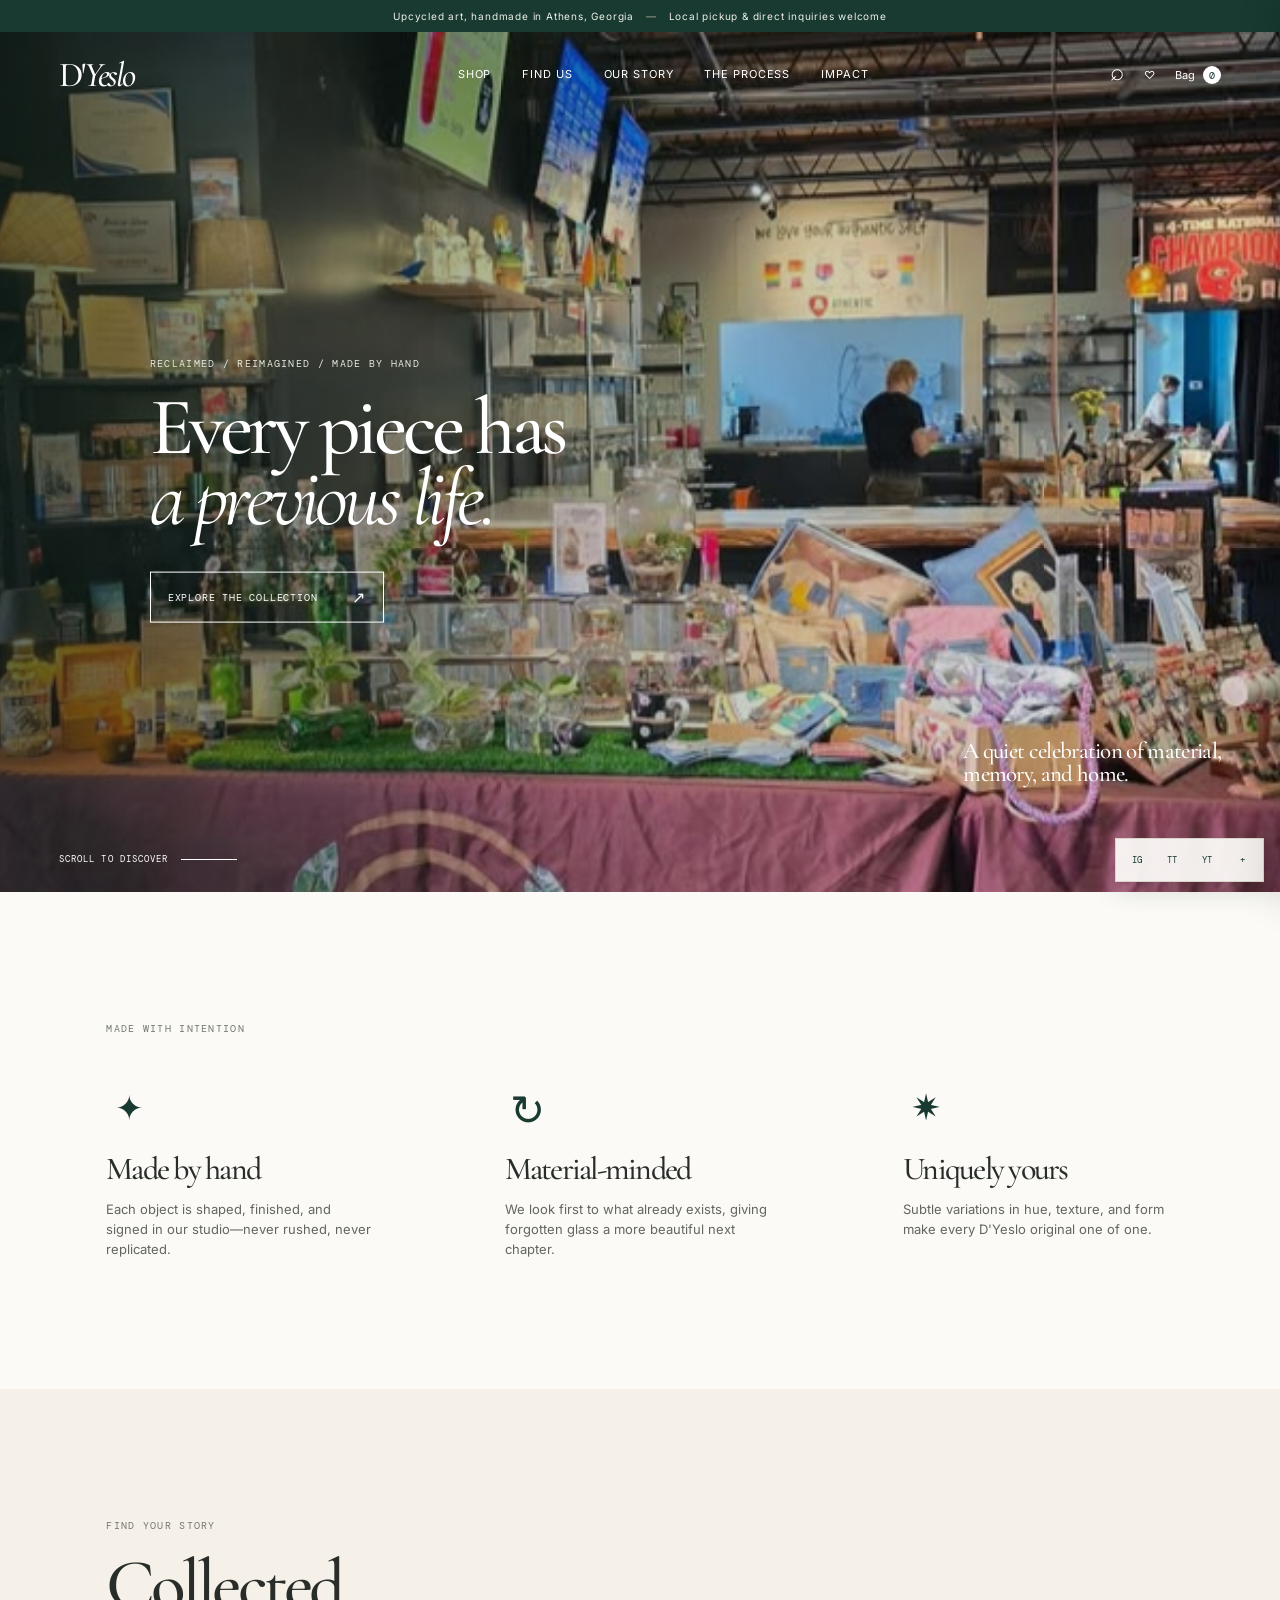
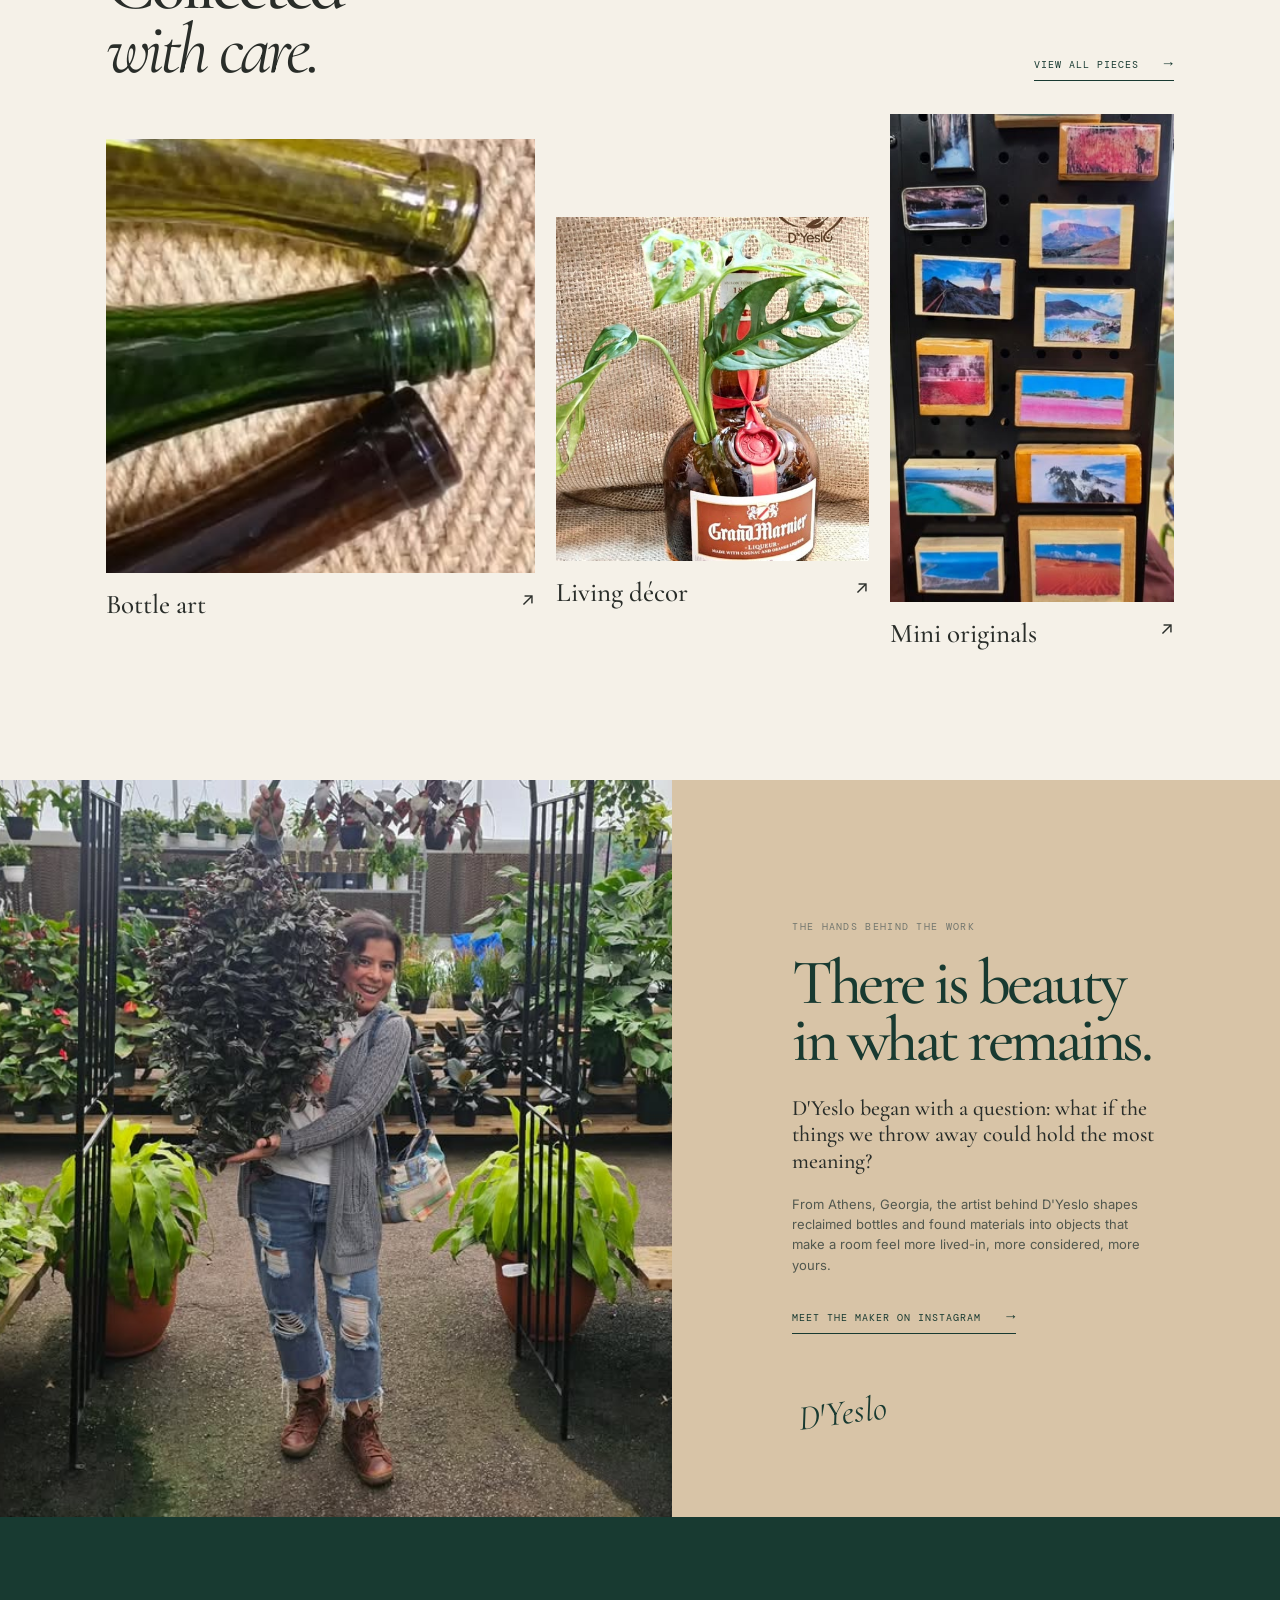
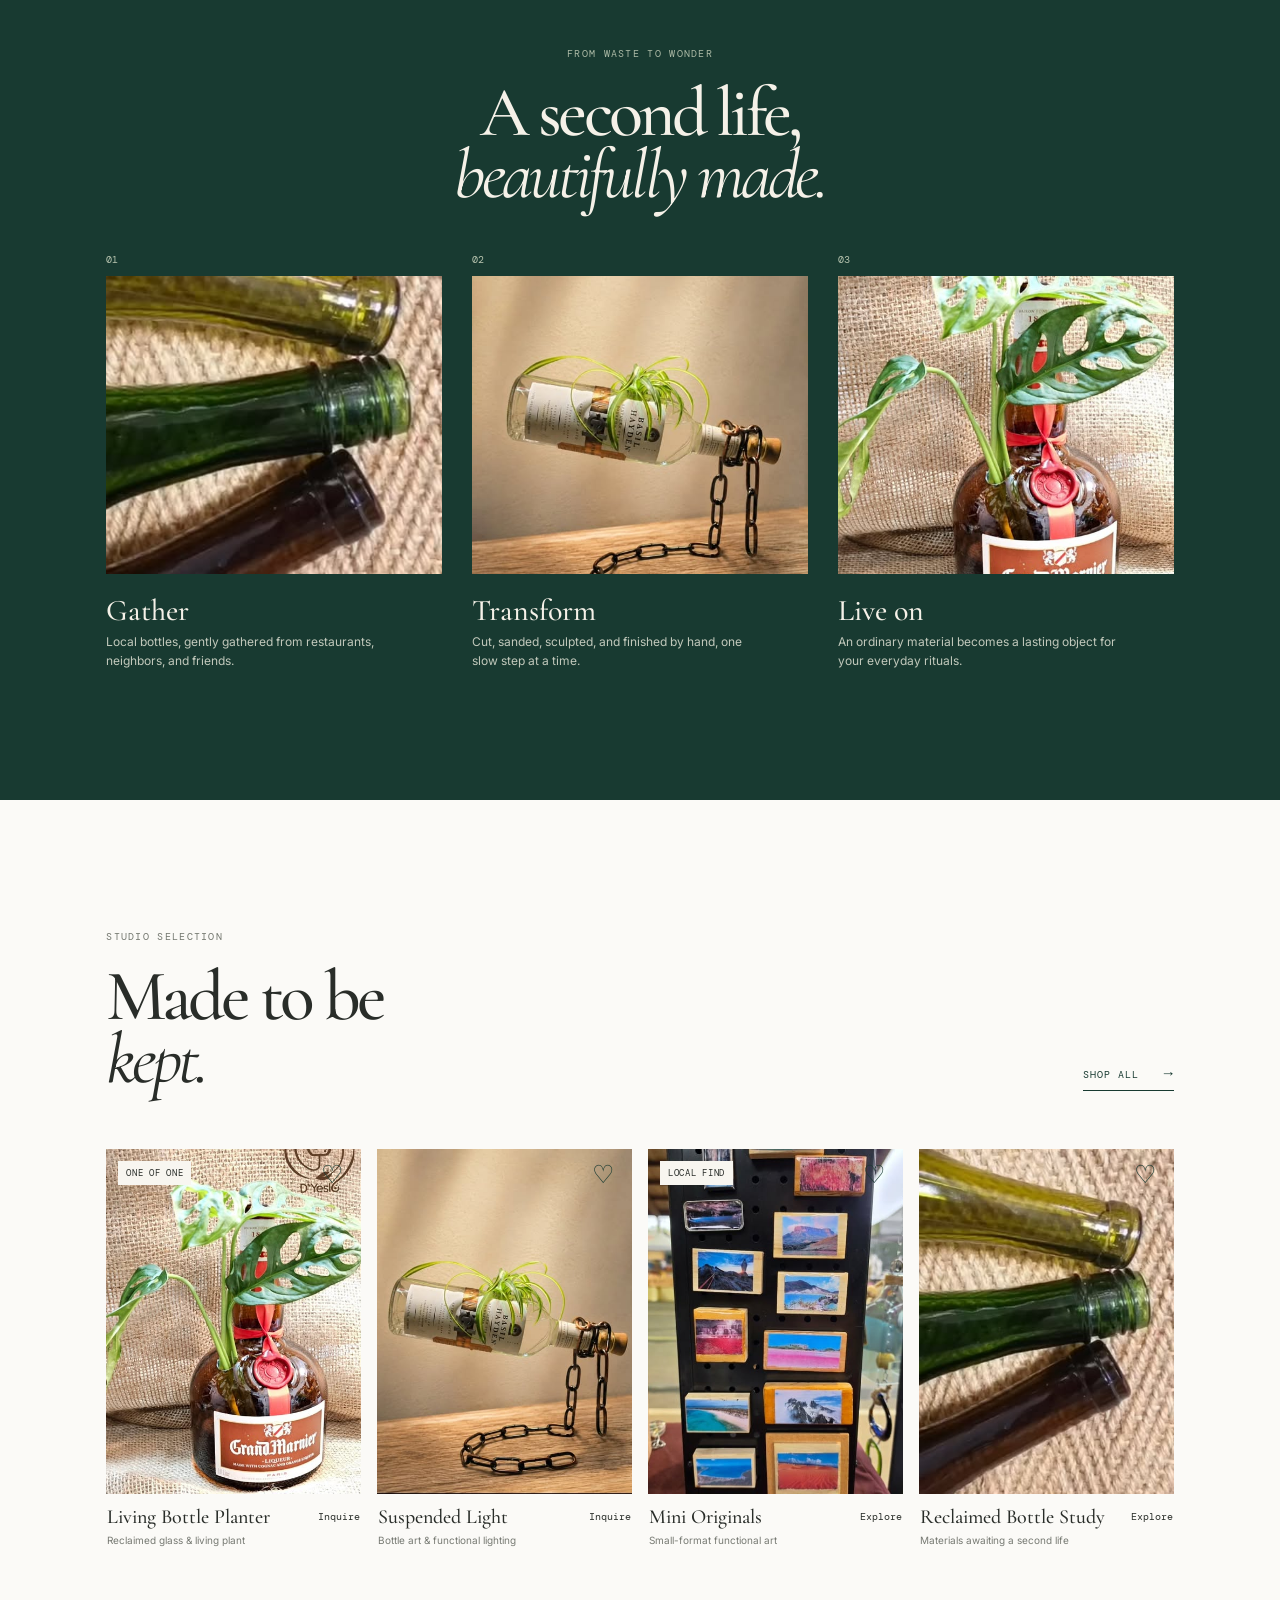
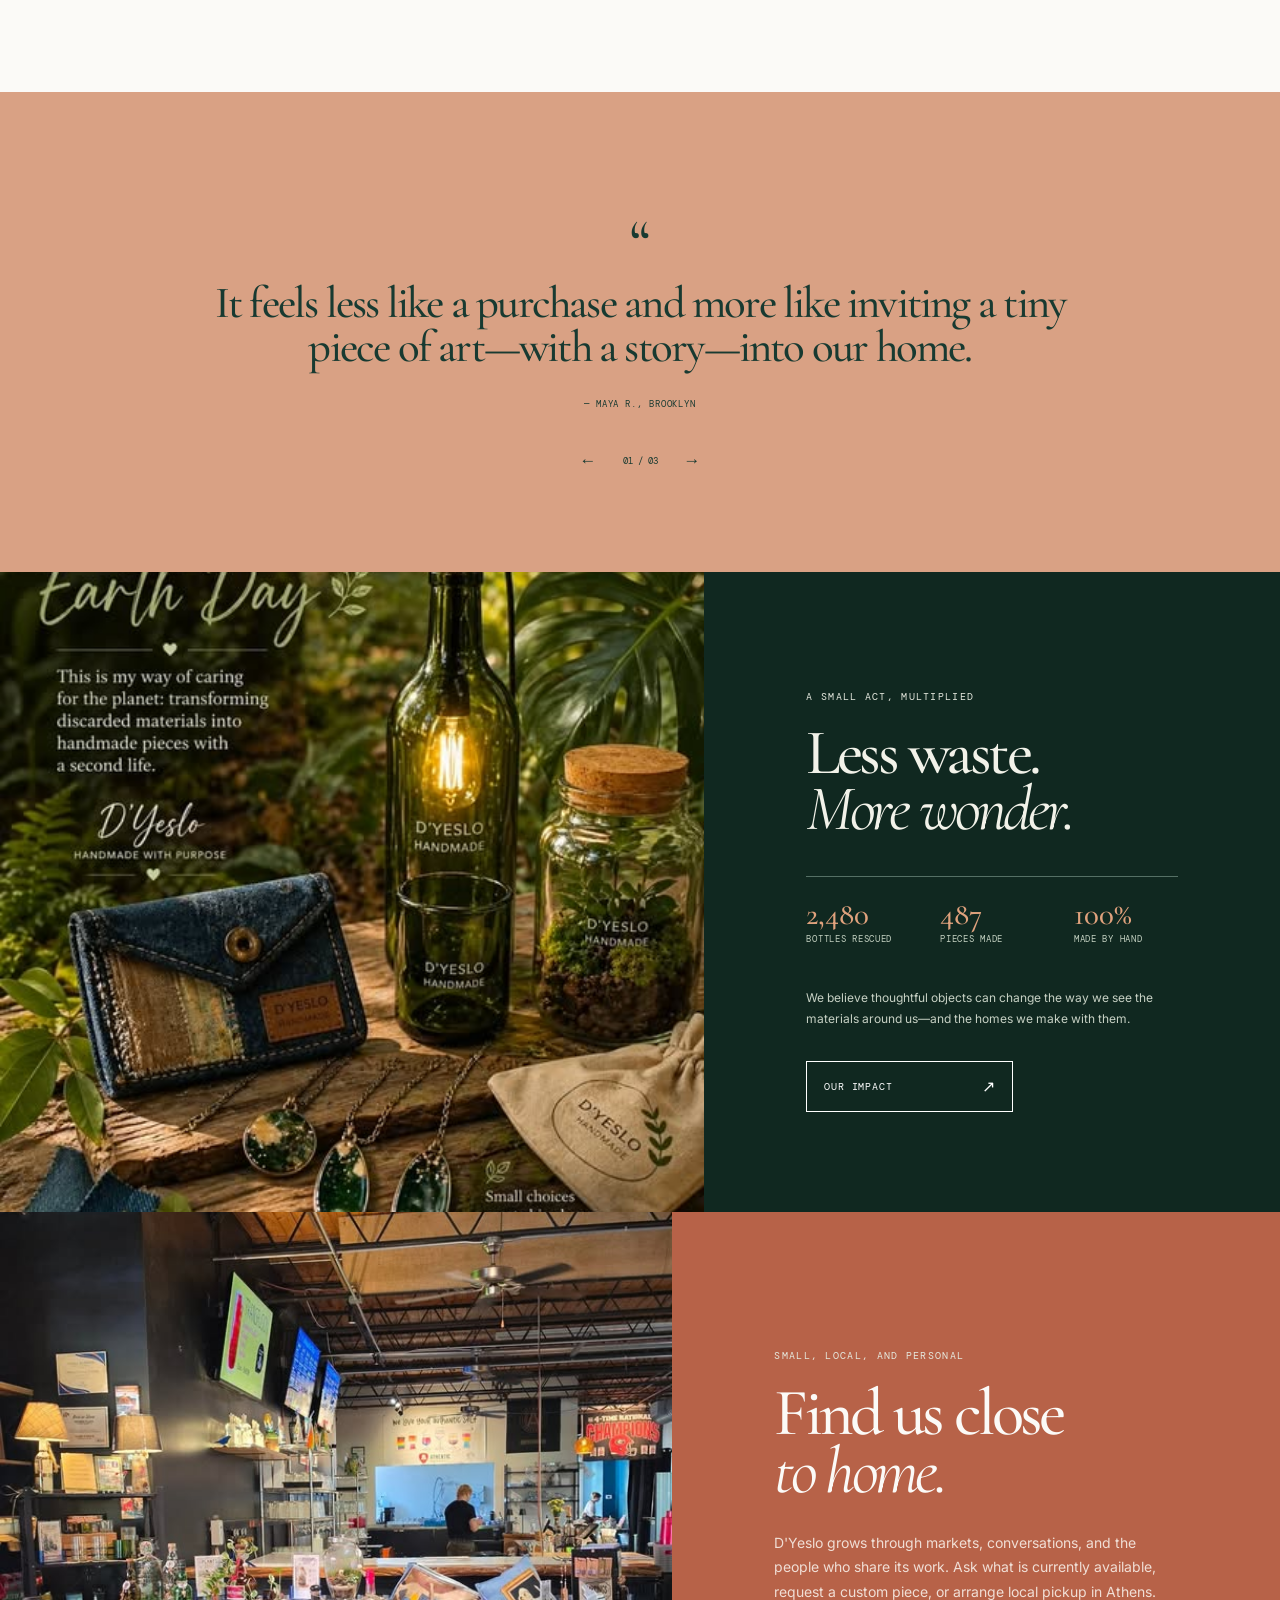
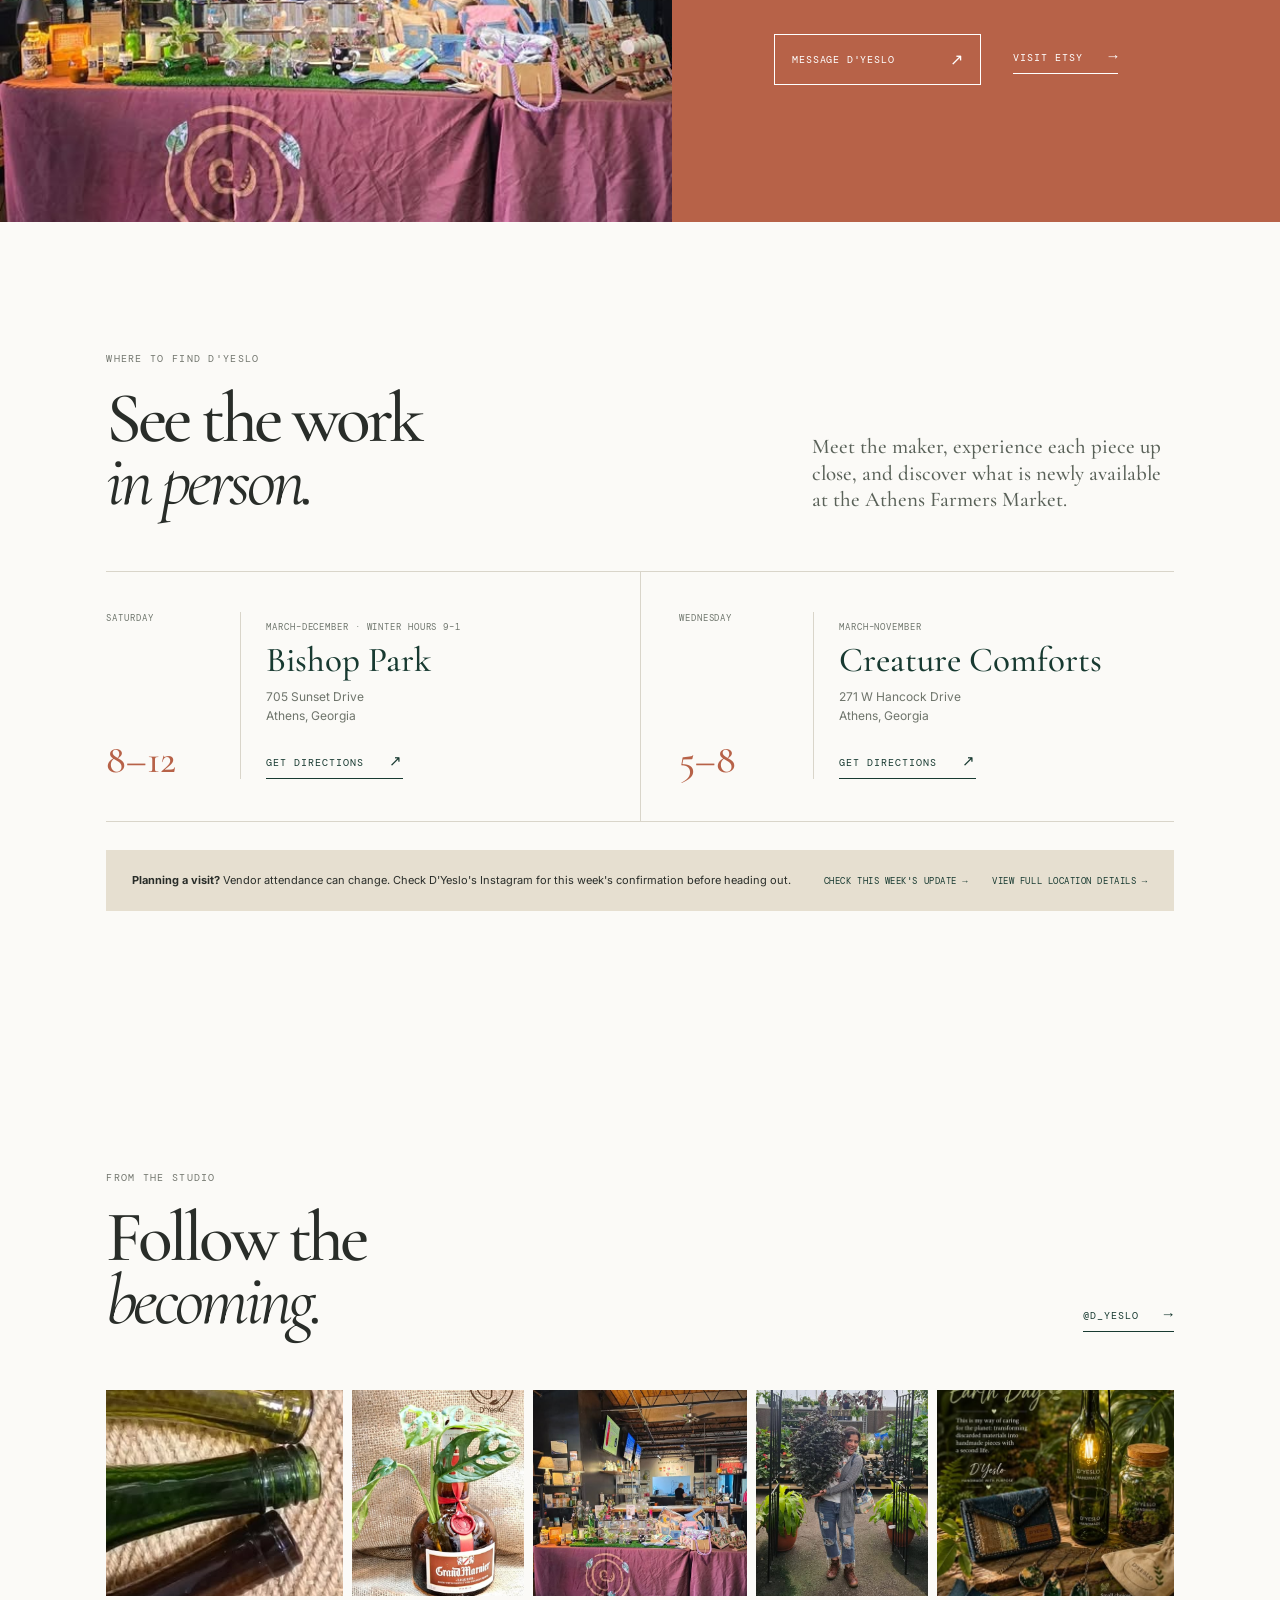
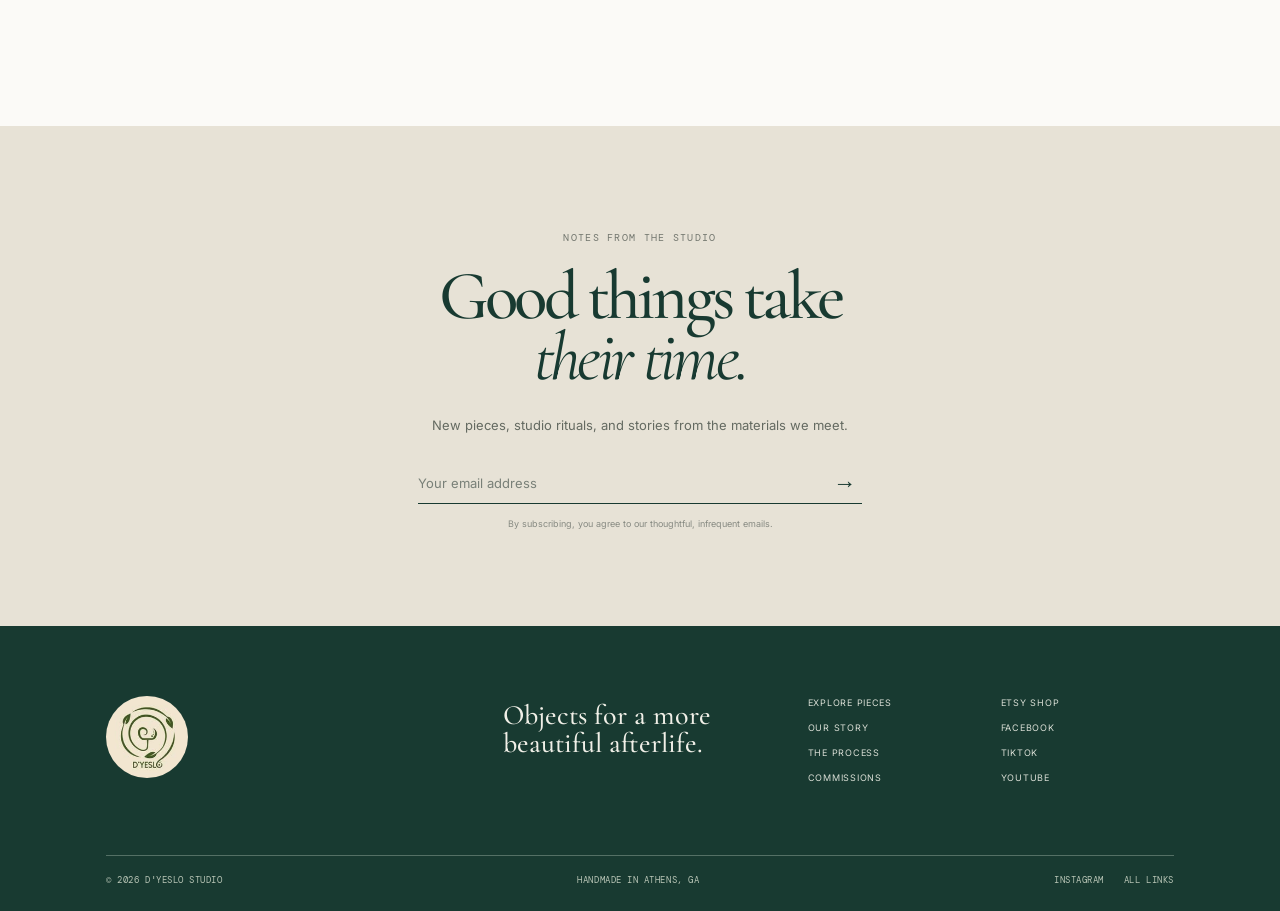
==== commit ab67b89e: "Add local market discovery experience" ====
--- a/index.html
+++ b/index.html
@@ -16,7 +16,7 @@
     <header class="site-header">
       <a class="wordmark" href="#home" aria-label="D'Yeslo home">D'<i>Yeslo</i></a>
       <nav class="desktop-nav" aria-label="Main navigation">
-        <a href="#shop">Shop</a><a href="#story">Our story</a><a href="#process">The process</a><a href="#impact">Impact</a>
+        <a href="#shop">Shop</a><a href="locations.html">Find us</a><a href="#story">Our story</a><a href="#process">The process</a><a href="#impact">Impact</a>
       </nav>
       <div class="header-actions"><button aria-label="Search">⌕</button><button aria-label="Wishlist">♡</button><button class="bag" aria-label="Shopping bag">Bag <em>0</em></button><button class="menu-toggle" aria-label="Open menu"><span></span><span></span></button></div>
     </header>
@@ -78,6 +78,15 @@
 
       <section class="local-maker"><div class="local-photo image-cover" role="img" aria-label="D'Yeslo's handmade products displayed at an Athens-area market"></div><div class="local-copy"><p class="eyebrow light">Small, local, and personal</p><h2>Find us close<br><em>to home.</em></h2><p>D'Yeslo grows through markets, conversations, and the people who share its work. Ask what is currently available, request a custom piece, or arrange local pickup in Athens.</p><div class="local-actions"><a class="button light-button" href="https://wa.me/17067148017?text=Hi%20D%27Yeslo%2C%20I%27m%20interested%20in%20your%20work." target="_blank" rel="noopener">Message D'Yeslo <span>↗</span></a><a class="text-link light-link" href="https://dyeslo.etsy.com" target="_blank" rel="noopener">Visit Etsy <span>→</span></a></div></div></section>
 
+      <section id="find-us" class="market-schedule section-pad">
+        <div class="market-intro"><div><p class="eyebrow">Where to find D'Yeslo</p><h2>See the work<br><em>in person.</em></h2></div><p>Meet the maker, experience each piece up close, and discover what is newly available at the Athens Farmers Market.</p></div>
+        <div class="market-grid">
+          <article class="market-card"><div class="market-day"><span>Saturday</span><strong>8–12</strong></div><div><p class="market-season">March–December · Winter hours 9–1</p><h3>Bishop Park</h3><address>705 Sunset Drive<br>Athens, Georgia</address><a class="text-link" href="https://www.google.com/maps/search/?api=1&query=Bishop+Park+705+Sunset+Dr+Athens+GA" target="_blank" rel="noopener">Get directions <span>↗</span></a></div></article>
+          <article class="market-card"><div class="market-day"><span>Wednesday</span><strong>5–8</strong></div><div><p class="market-season">March–November</p><h3>Creature Comforts</h3><address>271 W Hancock Drive<br>Athens, Georgia</address><a class="text-link" href="https://www.google.com/maps/search/?api=1&query=Creature+Comforts+Athens+GA" target="_blank" rel="noopener">Get directions <span>↗</span></a></div></article>
+        </div>
+        <div class="market-note"><p><strong>Planning a visit?</strong> Vendor attendance can change. Check D'Yeslo's Instagram for this week's confirmation before heading out.</p><div><a href="https://www.instagram.com/d_yeslo/" target="_blank" rel="noopener">Check this week's update →</a><a href="locations.html">View full location details →</a></div></div>
+      </section>
+
       <section class="instagram section-pad"><div class="section-heading"><div><p class="eyebrow">From the studio</p><h2>Follow the<br><em>becoming.</em></h2></div><a class="text-link" href="https://www.instagram.com/d_yeslo/" target="_blank" rel="noopener">@d_yeslo <span>→</span></a></div><div class="insta-grid"><a href="https://www.instagram.com/d_yeslo/" target="_blank" rel="noopener" class="image-cover insta-1" aria-label="See reclaimed glass on Instagram"></a><a href="https://www.instagram.com/d_yeslo/" target="_blank" rel="noopener" class="image-cover insta-2" aria-label="See a D'Yeslo bottle planter on Instagram"></a><a href="https://www.instagram.com/d_yeslo/" target="_blank" rel="noopener" class="image-cover insta-3" aria-label="See D'Yeslo at a local market on Instagram"></a><a href="https://www.instagram.com/d_yeslo/" target="_blank" rel="noopener" class="image-cover insta-4" aria-label="Meet the D'Yeslo maker on Instagram"></a><a href="https://www.instagram.com/d_yeslo/" target="_blank" rel="noopener" class="image-cover insta-5" aria-label="See D'Yeslo's Earth Day collection on Instagram"></a></div></section>
 
       <section class="newsletter"><p class="eyebrow">Notes from the studio</p><h2>Good things take<br><em>their time.</em></h2><p>New pieces, studio rituals, and stories from the materials we meet.</p><form><label class="sr-only" for="email">Your email address</label><input id="email" type="email" placeholder="Your email address" required><button type="submit" aria-label="Subscribe">→</button></form><small>By subscribing, you agree to our thoughtful, infrequent emails.</small></section>
--- a/styles.css
+++ b/styles.css
@@ -28,5 +28,9 @@
 .social-rail{position:fixed;right:16px;bottom:18px;z-index:12;display:flex;gap:5px;padding:6px;background:rgba(251,250,247,.94);box-shadow:0 8px 26px rgba(16,40,32,.16);border:1px solid var(--line)}.social-rail a{width:30px;height:30px;display:grid;place-items:center;color:var(--forest);text-decoration:none;font:9px var(--mono);transition:.2s}.social-rail a:hover,.social-rail a:focus-visible{background:var(--forest);color:#fff}.wish:focus-visible,.button:focus-visible,.text-link:focus-visible,.social-rail a:focus-visible{outline:2px solid var(--copper);outline-offset:3px}
 @media(max-width:760px){.hero-image{background-position:center}.local-maker{grid-template-columns:1fr}.local-photo{min-height:430px}.local-copy{padding:70px 25px}.local-copy h2{font-size:52px}.local-actions{align-items:flex-start;flex-direction:column;gap:24px}.insta-grid>a{height:120px}}
 @media(max-width:760px){.site-header.menu-open{position:fixed;inset:0 0 auto 0;height:100svh;background:var(--forest);align-items:flex-start;padding-top:20px}.site-header.menu-open .desktop-nav{display:flex!important;position:absolute;left:25px;top:125px;margin:0;flex-direction:column;gap:24px}.site-header.menu-open .desktop-nav a{font:500 39px/1 var(--serif);letter-spacing:-.03em;text-transform:none}.site-header.menu-open .menu-toggle span:first-child{transform:translateY(3px) rotate(45deg)}.site-header.menu-open .menu-toggle span:last-child{transform:translateY(-3px) rotate(-45deg)}.social-rail{right:10px;bottom:10px}}
+
+.market-schedule{background:var(--paper)}.market-intro{display:grid;grid-template-columns:1.25fr .75fr;gap:8vw;align-items:end;margin-bottom:58px}.market-intro h2,.location-lead h2{font-size:clamp(52px,5.6vw,80px)}.market-intro>p{font:500 21px/1.25 var(--serif);color:#596158;max-width:410px;margin:0}.market-grid{display:grid;grid-template-columns:1fr 1fr;border-top:1px solid var(--line);border-bottom:1px solid var(--line)}.market-card{display:grid;grid-template-columns:135px 1fr;gap:25px;padding:40px 30px 42px 0}.market-card+article{border-left:1px solid var(--line);padding-left:38px}.market-day{display:flex;flex-direction:column;justify-content:space-between;border-right:1px solid var(--line);padding-right:22px}.market-day span,.market-season{font:9px var(--mono);letter-spacing:.1em;text-transform:uppercase;color:#6f766d}.market-day strong{font:500 40px/1 var(--serif);color:var(--terra)}.market-card h3{font:500 35px/1 var(--serif);color:var(--forest);margin:10px 0}.market-card address{font-style:normal;font-size:12px;color:#6e746b;margin-bottom:25px}.market-card .text-link{display:inline-block}.market-note{display:flex;justify-content:space-between;gap:30px;align-items:center;background:#e6dfd0;padding:22px 26px;margin-top:28px}.market-note p{font-size:11px;margin:0}.market-note div{display:flex;gap:24px}.market-note a{color:var(--forest);font:9px var(--mono);letter-spacing:.06em;text-transform:uppercase;text-decoration:none;white-space:nowrap}
+.location-hero{min-height:570px;color:#fff;display:flex;align-items:center;background:linear-gradient(90deg,rgba(16,40,32,.82),rgba(16,40,32,.18)),url('assets/images/instagram/market-display.jpg') center 58%/cover}.location-hero>div{padding:70px 11.7vw}.location-hero h1{font:500 clamp(58px,7vw,102px)/.85 var(--serif);letter-spacing:-.06em;margin:0}.location-hero h1 em{font-weight:400}.location-hero p:not(.eyebrow){font:500 20px/1.25 var(--serif);max-width:430px;margin:28px 0 0}.location-body{background:var(--paper)}.location-lead{display:grid;grid-template-columns:.55fr 1fr .8fr;gap:5vw;align-items:end;margin-bottom:60px}.location-lead>.eyebrow{align-self:start}.location-lead>p:last-child{font-size:13px;color:#62685f;margin:0}.location-grid{margin-bottom:85px}.location-grid .market-card{min-height:330px}.location-grid .button{margin-top:8px;max-width:220px}.winter-hours{font-size:10px;color:#757a72}.attendance-callout{display:grid;grid-template-columns:95px 1fr auto;gap:35px;align-items:center;background:#e8e2d6;padding:30px 35px}.attendance-callout img{width:95px;height:95px;border-radius:50%}.attendance-callout .eyebrow{margin-bottom:6px}.attendance-callout h2{font-size:34px;color:var(--forest)}.attendance-callout p:last-child{font-size:11px;color:#6e746b;margin:8px 0 0;max-width:490px}.attendance-callout .button{width:210px}.pickup-cta{background:var(--terra);color:#fff;padding:90px 11.7vw;display:flex;align-items:end;justify-content:space-between;gap:50px}.pickup-cta h2{font-size:clamp(52px,5.5vw,78px)}.pickup-cta>div>p:last-child{max-width:490px;color:#f2dcd2}.pickup-cta .button{flex:none}
+@media(max-width:760px){.market-intro,.location-lead{grid-template-columns:1fr;gap:20px}.market-intro>p{font-size:18px}.market-grid{grid-template-columns:1fr}.market-card{grid-template-columns:92px 1fr;padding:30px 0}.market-card+article{border-left:0;border-top:1px solid var(--line);padding-left:0}.market-day{padding-right:14px}.market-day strong{font-size:31px}.market-card h3{font-size:31px}.market-note{align-items:flex-start;flex-direction:column}.market-note div{align-items:flex-start;flex-direction:column;gap:12px}.location-hero{min-height:520px;background-position:56% center}.location-hero>div{padding:60px 25px}.location-hero h1{font-size:58px}.location-body{padding:72px 20px}.location-lead h2{font-size:52px}.attendance-callout{grid-template-columns:65px 1fr;padding:25px 20px;gap:17px}.attendance-callout img{width:65px;height:65px}.attendance-callout h2{font-size:29px}.attendance-callout .button{grid-column:span 2;width:100%}.pickup-cta{padding:70px 25px;align-items:flex-start;flex-direction:column}.pickup-cta h2{font-size:54px}}
 .interior-page{background:var(--paper)}.interior-header{position:relative;color:var(--forest);border-bottom:1px solid var(--line)}.collection-hero{background:#d8c4a7;padding:96px 8.3vw 85px}.collection-hero h1{font:500 clamp(58px,6.5vw,96px)/.88 var(--serif);letter-spacing:-.06em;color:var(--forest);margin:0}.collection-hero>p:last-child{font:500 20px/1.25 var(--serif);max-width:390px;margin:27px 0 0;color:#536056}.shop-controls{padding:20px 8.3vw;display:flex;align-items:center;justify-content:space-between;border-bottom:1px solid var(--line);font:9px var(--mono);letter-spacing:.08em;text-transform:uppercase}.shop-controls div{display:flex;gap:25px}.shop-controls button{font:inherit;letter-spacing:inherit;text-transform:inherit;border:0;background:transparent;color:#747a70;padding:0;cursor:pointer}.shop-controls button.active{color:var(--forest);border-bottom:1px solid var(--forest);padding-bottom:3px}.filter{color:var(--forest)!important}.filter span{font-size:16px;margin-left:10px}.listing{padding:55px 8.3vw 130px}.product-page{padding:0 8.3vw}.breadcrumb{font:9px var(--mono);letter-spacing:.08em;text-transform:uppercase;margin:23px 0 28px;color:#7c8178}.breadcrumb a{color:var(--forest);text-decoration:none}.product-layout{display:grid;grid-template-columns:1.25fr .75fr;gap:7.7vw;align-items:start}.product-gallery{display:grid;grid-template-columns:1fr 1fr;gap:10px}.product-main{grid-column:span 2;height:650px}.product-detail{height:343px}.product-detail.one{background-image:url('https://images.unsplash.com/photo-1610701596007-11502861dcfa?auto=format&fit=crop&w=900&q=80')}.product-detail.two{background-image:url('https://images.unsplash.com/photo-1513506003901-1e6a229e2d15?auto=format&fit=crop&w=900&q=80')}.product-summary{position:sticky;top:20px;padding-top:35px}.product-summary h1{font:500 clamp(54px,5vw,76px)/.86 var(--serif);letter-spacing:-.055em;color:var(--forest);margin:0}.product-summary .price{font:11px var(--mono);margin:24px 0 31px}.product-intro{font:500 21px/1.2 var(--serif);color:#424d43;max-width:350px}.product-options{border-top:1px solid var(--line);margin:30px 0 16px;padding-top:14px;display:flex;justify-content:space-between;align-items:center;font-size:11px}.product-options p{margin:0}.product-options strong{font-weight:400;color:#6e756b;margin-left:12px}.swatch{width:23px;height:23px;border-radius:50%;background:#214638;border:2px solid var(--paper);outline:1px solid #809083}.product-summary .button{width:100%;margin-top:9px}.shipping-note{font-size:9px;text-align:center;color:#737970}.product-summary details{border-top:1px solid var(--line);padding:15px 0 0;margin-top:16px}.product-summary summary{list-style:none;cursor:pointer;font:10px var(--mono);letter-spacing:.08em;text-transform:uppercase;color:var(--forest);display:flex;justify-content:space-between}.product-summary summary::-webkit-details-marker{display:none}.product-summary details p{font-size:12px;color:#72786f;margin:12px 0 0}.product-story{margin:130px -10.1vw 0;background:var(--forest);color:var(--ivory);padding:105px 18.4vw;display:grid;grid-template-columns:1.15fr .85fr;gap:9vw}.product-story h2{font-size:clamp(48px,4.7vw,70px)}.product-story .eyebrow{color:#aebba7}.product-story>p{align-self:end;font-size:13px;line-height:1.7;color:#c4cdbf}.related{padding-left:0;padding-right:0}
 @media(max-width:760px){.collection-hero{padding:61px 25px}.collection-hero h1{font-size:56px}.collection-hero>p:last-child{font-size:18px}.shop-controls{padding:17px 20px;overflow:hidden}.shop-controls>span{display:none}.shop-controls div{gap:17px;white-space:nowrap;overflow:auto}.filter{display:none}.listing{padding:38px 20px 75px}.product-page{padding:0 20px}.breadcrumb{margin:18px 0}.product-layout{grid-template-columns:1fr;gap:0}.product-gallery{margin:0 -20px;gap:5px}.product-main{height:470px}.product-detail{height:205px}.product-summary{position:static;padding:47px 0 70px}.product-summary h1{font-size:57px}.product-story{margin:0 -20px;padding:69px 25px;grid-template-columns:1fr;gap:25px}.product-story h2{font-size:49px}.related{padding:70px 0}.related .product-grid{display:flex;overflow:auto;margin-right:-20px}.related .product-card{min-width:62vw}.related .product-image{height:260px}}
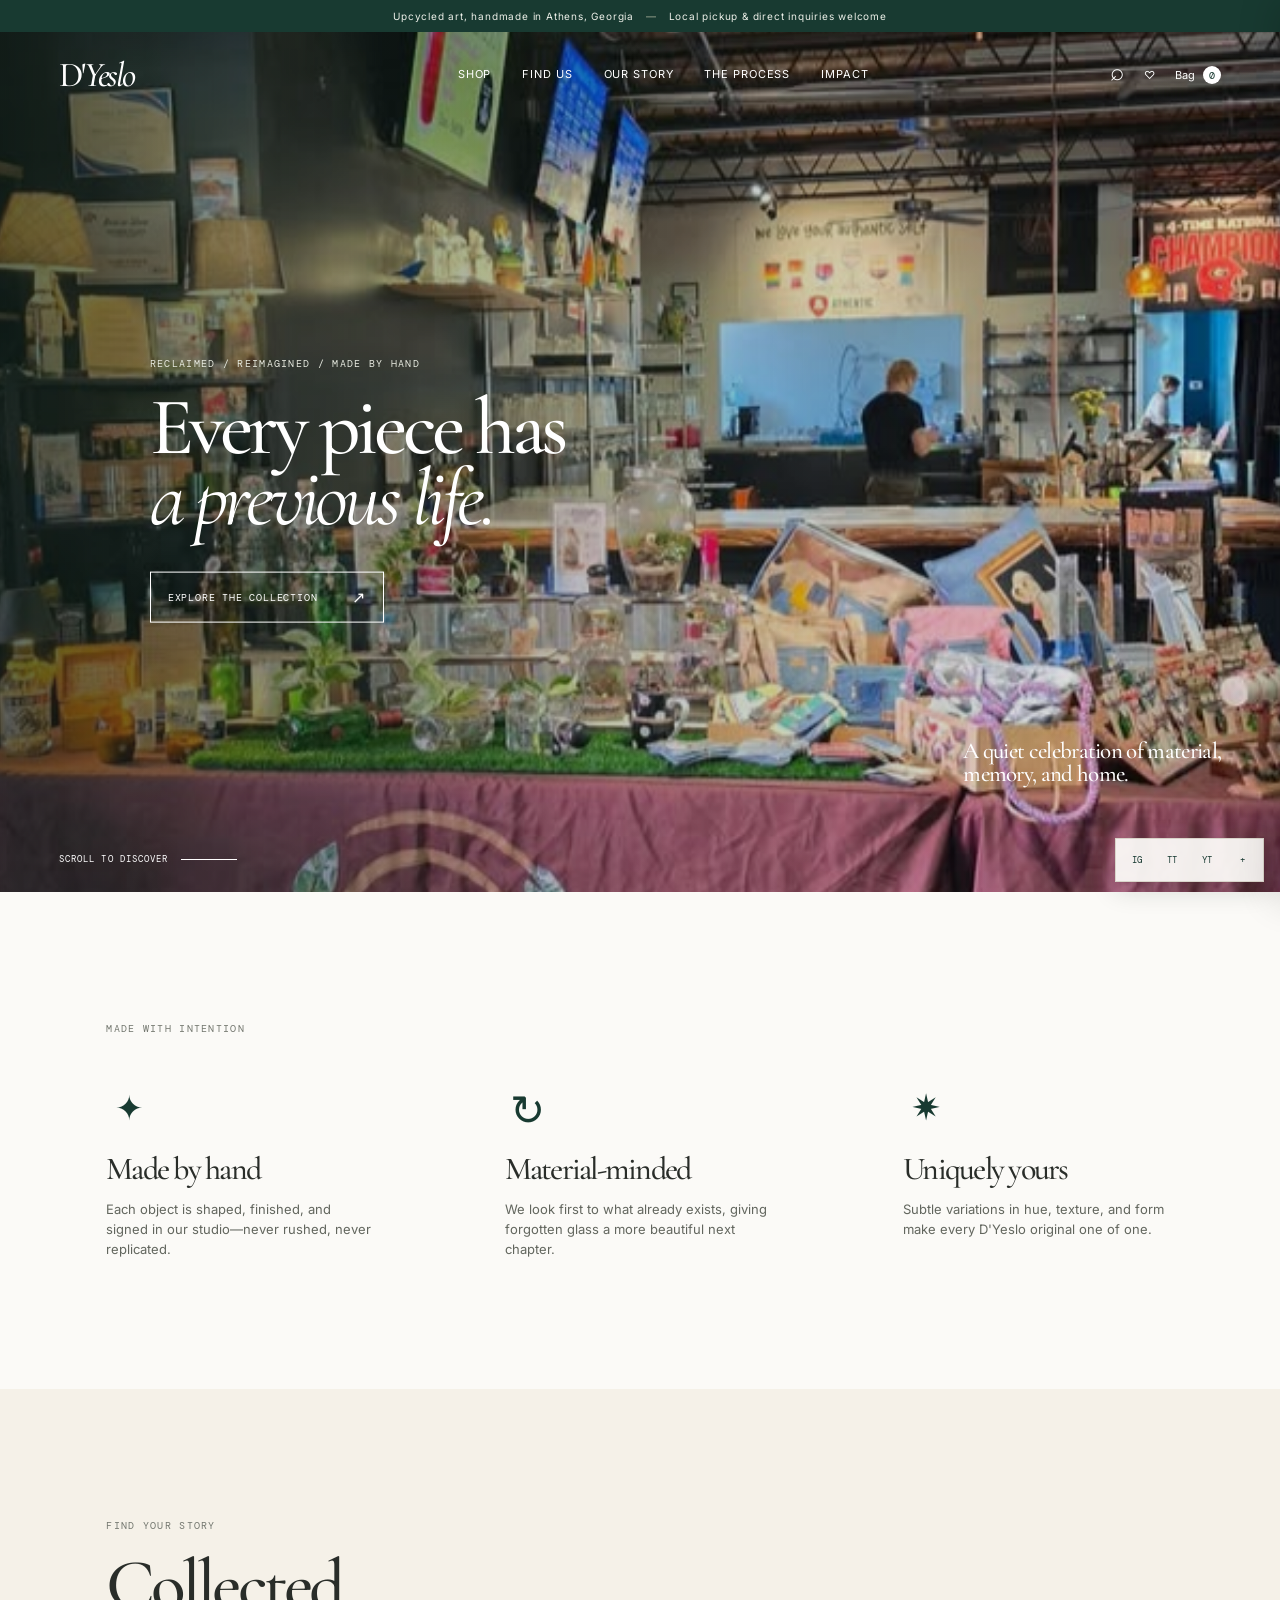
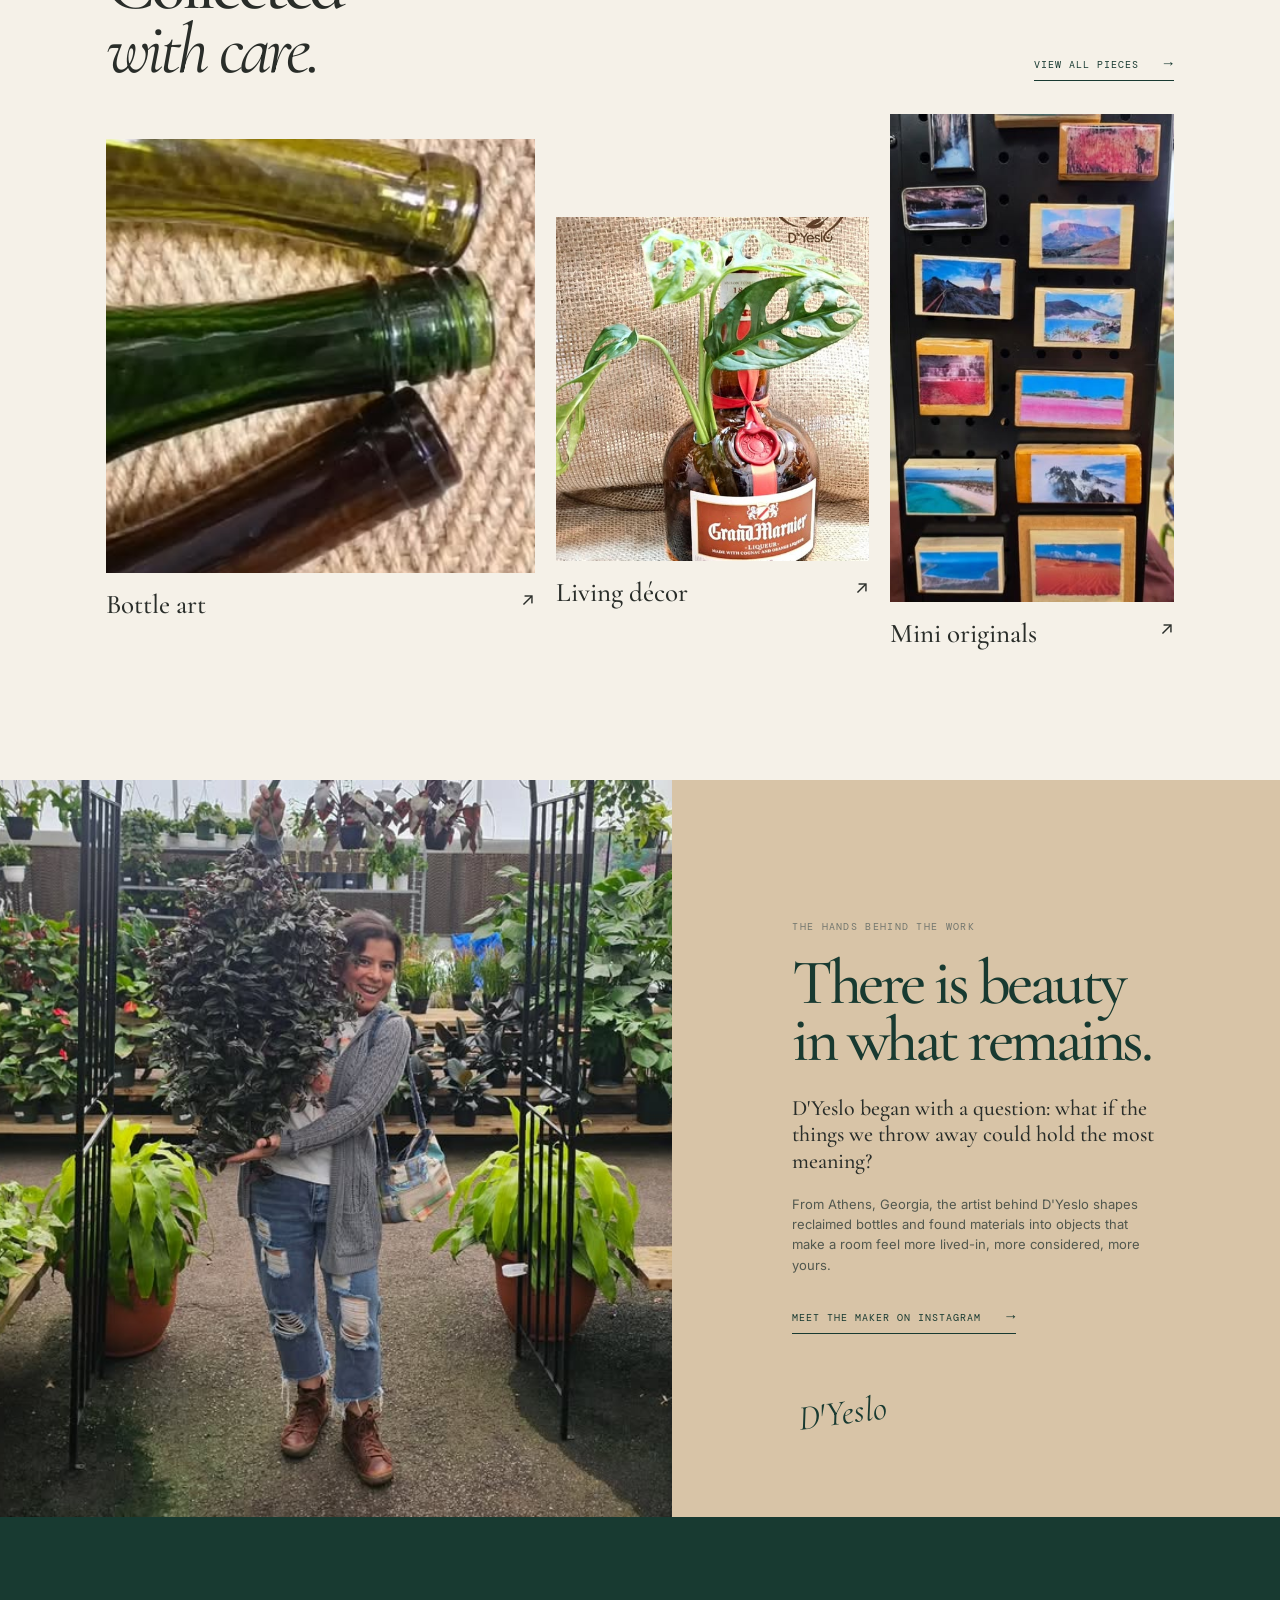
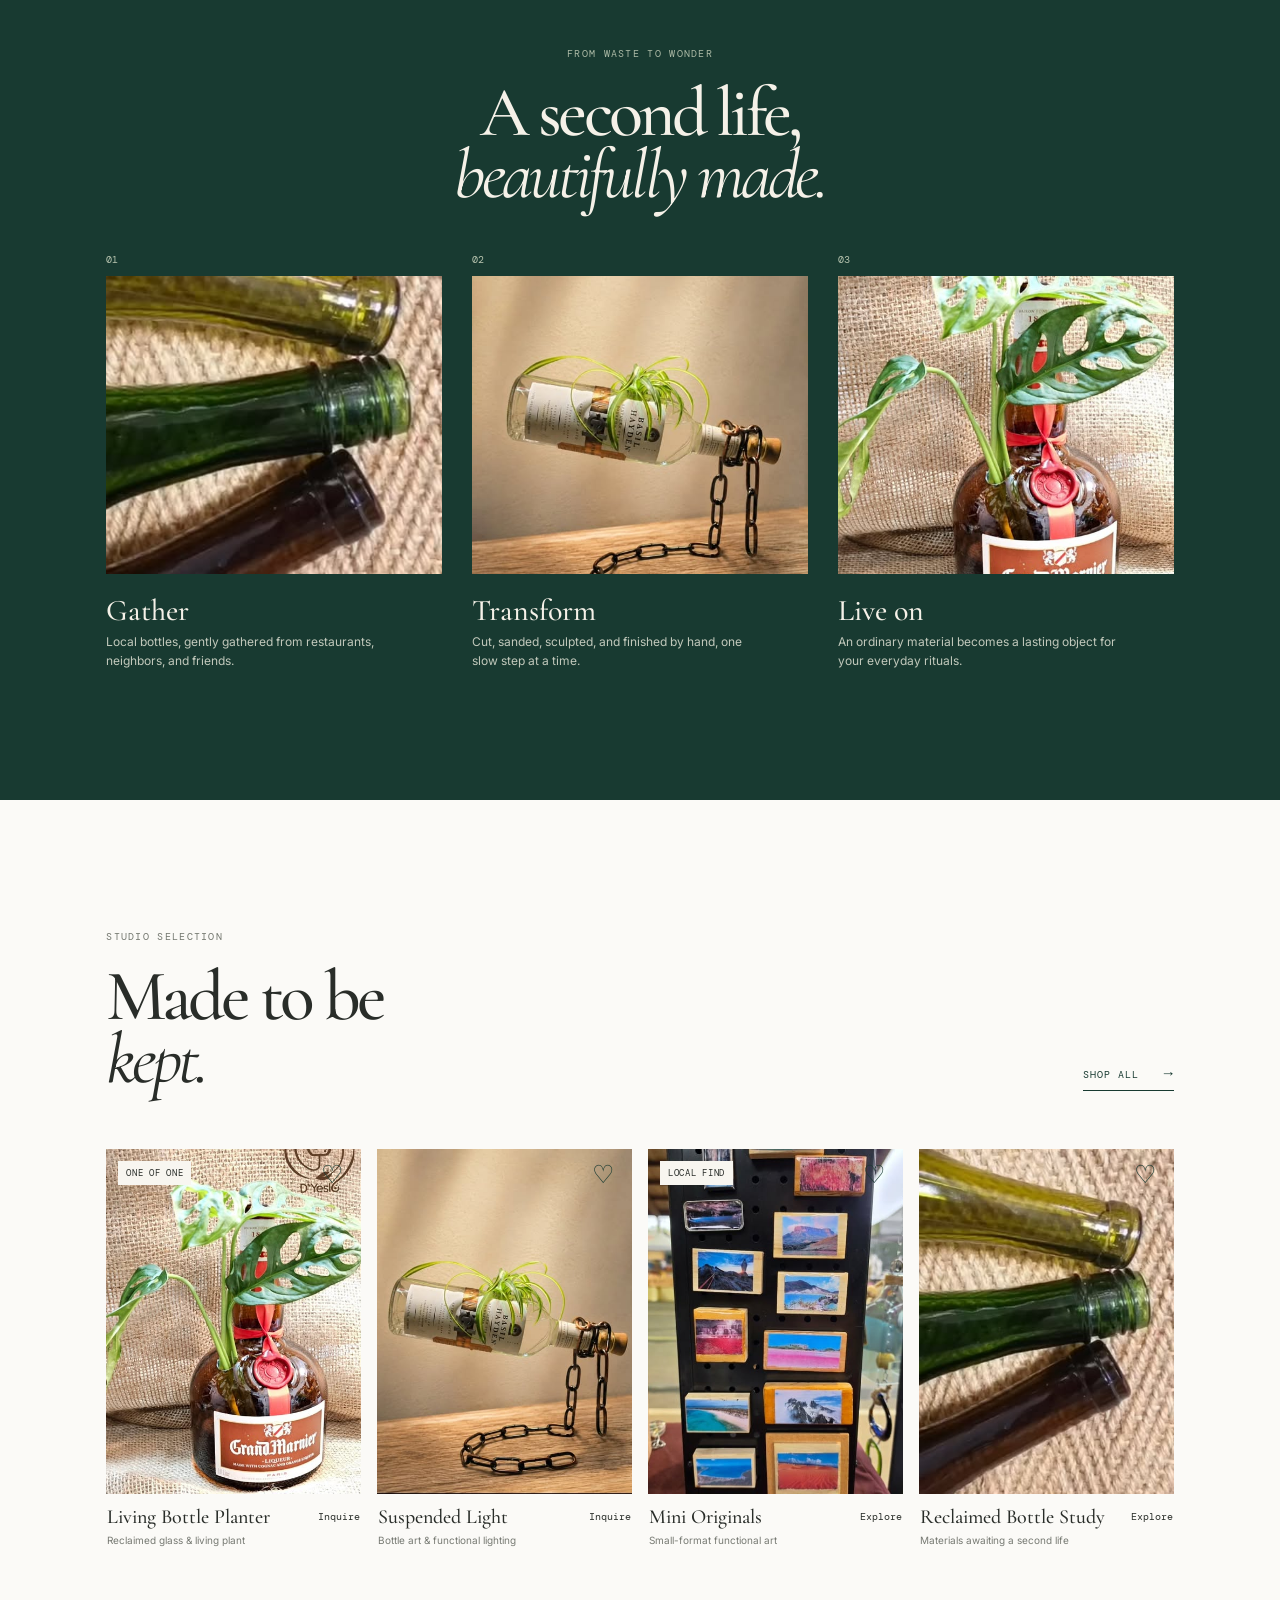
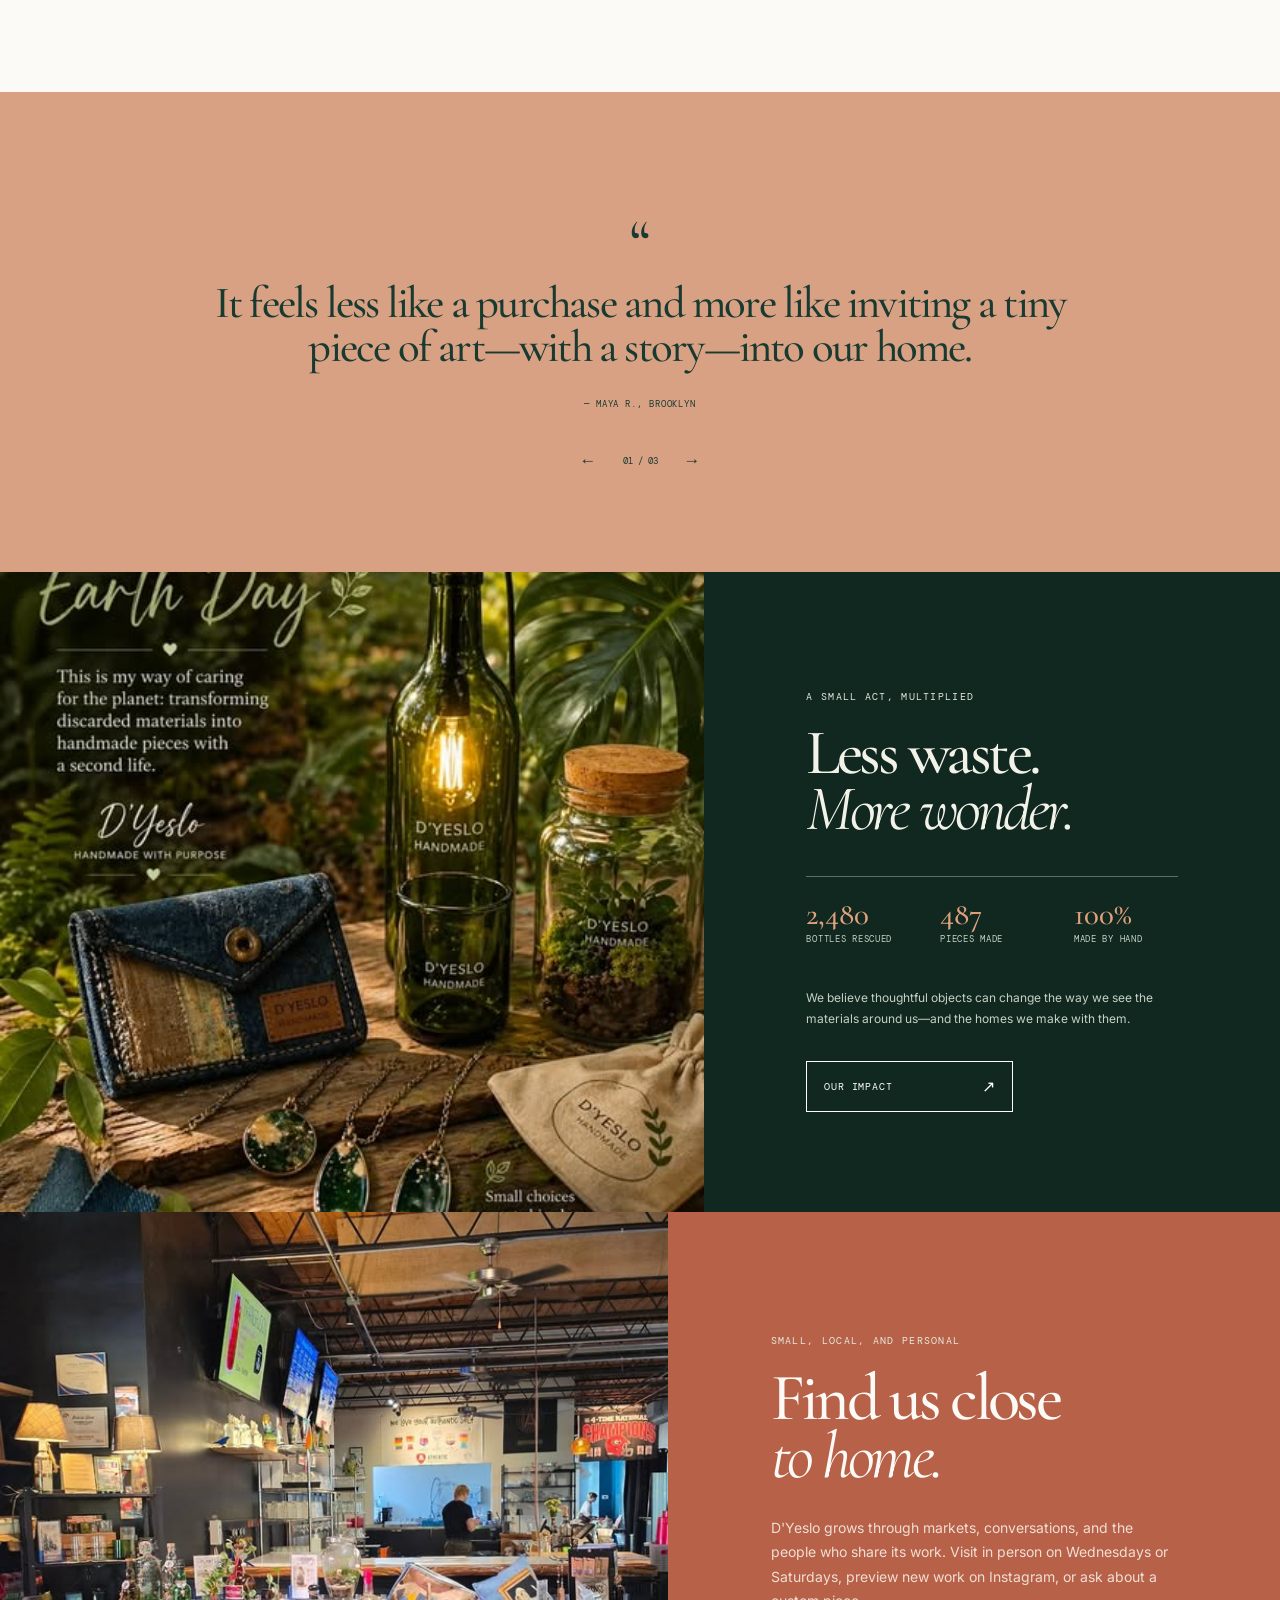
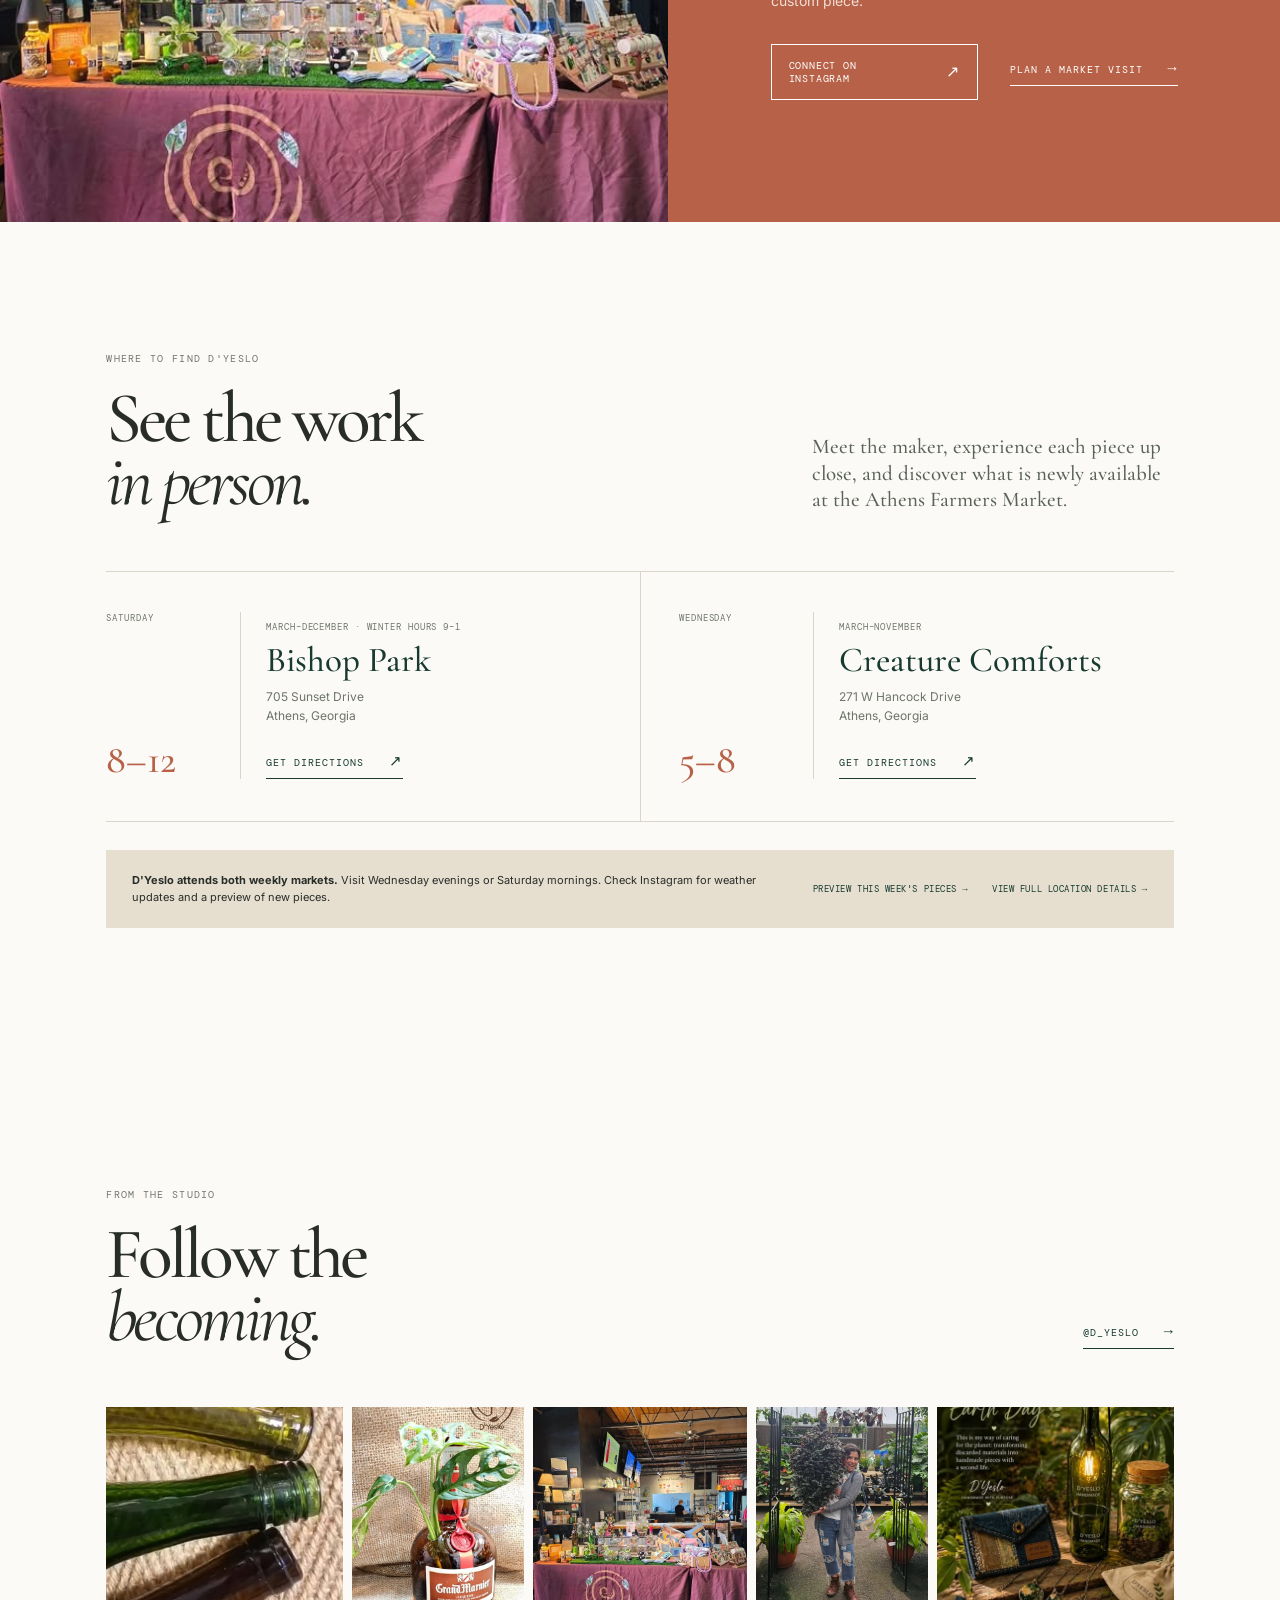
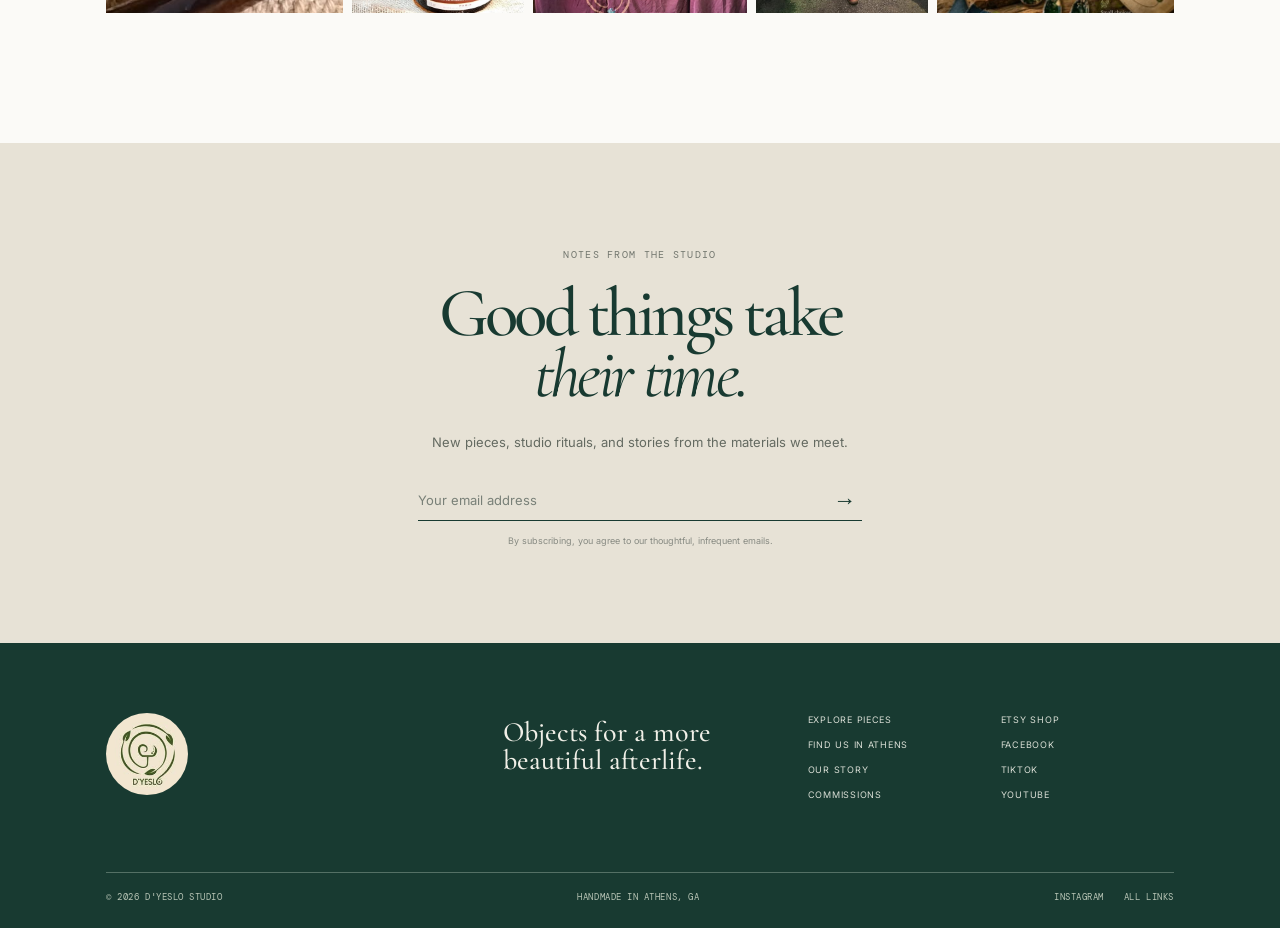
==== commit ff4718b1: "Add interactive visual direction review" ====
--- a/index.html
+++ b/index.html
@@ -76,7 +76,7 @@
 
       <section id="impact" class="impact"><div class="impact-img image-cover"></div><div class="impact-content"><p class="eyebrow light">A small act, multiplied</p><h2>Less waste.<br><em>More wonder.</em></h2><div class="impact-stats"><div><strong>2,480</strong><span>Bottles rescued</span></div><div><strong>487</strong><span>Pieces made</span></div><div><strong>100%</strong><span>Made by hand</span></div></div><p>We believe thoughtful objects can change the way we see the materials around us—and the homes we make with them.</p><a href="#impact" class="button light-button">Our impact <span>↗</span></a></div></section>
 
-      <section class="local-maker"><div class="local-photo image-cover" role="img" aria-label="D'Yeslo's handmade products displayed at an Athens-area market"></div><div class="local-copy"><p class="eyebrow light">Small, local, and personal</p><h2>Find us close<br><em>to home.</em></h2><p>D'Yeslo grows through markets, conversations, and the people who share its work. Ask what is currently available, request a custom piece, or arrange local pickup in Athens.</p><div class="local-actions"><a class="button light-button" href="https://wa.me/17067148017?text=Hi%20D%27Yeslo%2C%20I%27m%20interested%20in%20your%20work." target="_blank" rel="noopener">Message D'Yeslo <span>↗</span></a><a class="text-link light-link" href="https://dyeslo.etsy.com" target="_blank" rel="noopener">Visit Etsy <span>→</span></a></div></div></section>
+      <section class="local-maker"><div class="local-photo image-cover" role="img" aria-label="D'Yeslo's handmade products displayed at an Athens-area market"></div><div class="local-copy"><p class="eyebrow light">Small, local, and personal</p><h2>Find us close<br><em>to home.</em></h2><p>D'Yeslo grows through markets, conversations, and the people who share its work. Visit in person on Wednesdays or Saturdays, preview new work on Instagram, or ask about a custom piece.</p><div class="local-actions"><a class="button light-button" href="https://www.instagram.com/d_yeslo/" target="_blank" rel="noopener">Connect on Instagram <span>↗</span></a><a class="text-link light-link" href="locations.html">Plan a market visit <span>→</span></a></div></div></section>
 
       <section id="find-us" class="market-schedule section-pad">
         <div class="market-intro"><div><p class="eyebrow">Where to find D'Yeslo</p><h2>See the work<br><em>in person.</em></h2></div><p>Meet the maker, experience each piece up close, and discover what is newly available at the Athens Farmers Market.</p></div>
@@ -84,7 +84,7 @@
           <article class="market-card"><div class="market-day"><span>Saturday</span><strong>8–12</strong></div><div><p class="market-season">March–December · Winter hours 9–1</p><h3>Bishop Park</h3><address>705 Sunset Drive<br>Athens, Georgia</address><a class="text-link" href="https://www.google.com/maps/search/?api=1&query=Bishop+Park+705+Sunset+Dr+Athens+GA" target="_blank" rel="noopener">Get directions <span>↗</span></a></div></article>
           <article class="market-card"><div class="market-day"><span>Wednesday</span><strong>5–8</strong></div><div><p class="market-season">March–November</p><h3>Creature Comforts</h3><address>271 W Hancock Drive<br>Athens, Georgia</address><a class="text-link" href="https://www.google.com/maps/search/?api=1&query=Creature+Comforts+Athens+GA" target="_blank" rel="noopener">Get directions <span>↗</span></a></div></article>
         </div>
-        <div class="market-note"><p><strong>Planning a visit?</strong> Vendor attendance can change. Check D'Yeslo's Instagram for this week's confirmation before heading out.</p><div><a href="https://www.instagram.com/d_yeslo/" target="_blank" rel="noopener">Check this week's update →</a><a href="locations.html">View full location details →</a></div></div>
+        <div class="market-note"><p><strong>D'Yeslo attends both weekly markets.</strong> Visit Wednesday evenings or Saturday mornings. Check Instagram for weather updates and a preview of new pieces.</p><div><a href="https://www.instagram.com/d_yeslo/" target="_blank" rel="noopener">Preview this week's pieces →</a><a href="locations.html">View full location details →</a></div></div>
       </section>
 
       <section class="instagram section-pad"><div class="section-heading"><div><p class="eyebrow">From the studio</p><h2>Follow the<br><em>becoming.</em></h2></div><a class="text-link" href="https://www.instagram.com/d_yeslo/" target="_blank" rel="noopener">@d_yeslo <span>→</span></a></div><div class="insta-grid"><a href="https://www.instagram.com/d_yeslo/" target="_blank" rel="noopener" class="image-cover insta-1" aria-label="See reclaimed glass on Instagram"></a><a href="https://www.instagram.com/d_yeslo/" target="_blank" rel="noopener" class="image-cover insta-2" aria-label="See a D'Yeslo bottle planter on Instagram"></a><a href="https://www.instagram.com/d_yeslo/" target="_blank" rel="noopener" class="image-cover insta-3" aria-label="See D'Yeslo at a local market on Instagram"></a><a href="https://www.instagram.com/d_yeslo/" target="_blank" rel="noopener" class="image-cover insta-4" aria-label="Meet the D'Yeslo maker on Instagram"></a><a href="https://www.instagram.com/d_yeslo/" target="_blank" rel="noopener" class="image-cover insta-5" aria-label="See D'Yeslo's Earth Day collection on Instagram"></a></div></section>
@@ -92,7 +92,7 @@
       <section class="newsletter"><p class="eyebrow">Notes from the studio</p><h2>Good things take<br><em>their time.</em></h2><p>New pieces, studio rituals, and stories from the materials we meet.</p><form><label class="sr-only" for="email">Your email address</label><input id="email" type="email" placeholder="Your email address" required><button type="submit" aria-label="Subscribe">→</button></form><small>By subscribing, you agree to our thoughtful, infrequent emails.</small></section>
     </main>
 
-    <footer><div class="footer-top"><a class="footer-brand" href="#home"><img src="assets/images/dyeslo-logo.jpg" alt="D'Yeslo logo"></a><p>Objects for a more<br>beautiful afterlife.</p><div class="footer-links"><div><a href="collection.html">Explore pieces</a><a href="#story">Our story</a><a href="#process">The process</a><a href="https://wa.me/17067148017" target="_blank" rel="noopener">Commissions</a></div><div><a href="https://dyeslo.etsy.com" target="_blank" rel="noopener">Etsy shop</a><a href="https://www.facebook.com/profile.php?id=100089554500693" target="_blank" rel="noopener">Facebook</a><a href="https://www.tiktok.com/@d_yeslo" target="_blank" rel="noopener">TikTok</a><a href="https://www.youtube.com/@Dyeslo" target="_blank" rel="noopener">YouTube</a></div></div></div><div class="footer-bottom"><span>© 2026 D'Yeslo Studio</span><span>Handmade in Athens, GA</span><div><a href="https://www.instagram.com/d_yeslo/" target="_blank" rel="noopener">Instagram</a><a href="https://beacons.ai/dyeslo" target="_blank" rel="noopener">All links</a></div></div></footer>
+    <footer><div class="footer-top"><a class="footer-brand" href="#home"><img src="assets/images/dyeslo-logo.jpg" alt="D'Yeslo logo"></a><p>Objects for a more<br>beautiful afterlife.</p><div class="footer-links"><div><a href="collection.html">Explore pieces</a><a href="locations.html">Find us in Athens</a><a href="#story">Our story</a><a href="https://www.instagram.com/d_yeslo/" target="_blank" rel="noopener">Commissions</a></div><div><a href="https://dyeslo.etsy.com" target="_blank" rel="noopener">Etsy shop</a><a href="https://www.facebook.com/profile.php?id=100089554500693" target="_blank" rel="noopener">Facebook</a><a href="https://www.tiktok.com/@d_yeslo" target="_blank" rel="noopener">TikTok</a><a href="https://www.youtube.com/@Dyeslo" target="_blank" rel="noopener">YouTube</a></div></div></div><div class="footer-bottom"><span>© 2026 D'Yeslo Studio</span><span>Handmade in Athens, GA</span><div><a href="https://www.instagram.com/d_yeslo/" target="_blank" rel="noopener">Instagram</a><a href="https://beacons.ai/dyeslo" target="_blank" rel="noopener">All links</a></div></div></footer>
 
     <aside class="product-drawer" id="product" aria-label="Product quick view"><button class="drawer-close" aria-label="Close product preview">×</button><div class="drawer-image product-1 image-cover"></div><div class="drawer-content"><p class="eyebrow">Bottle art · One of one</p><h2>Verdant No. 04</h2><p class="price">$128</p><p>A former Bordeaux bottle, hand-cut and flame-polished into a softly sculptural vessel for stems, cuttings, or simply the light.</p><dl><div><dt>Material</dt><dd>Reclaimed glass</dd></div><div><dt>Dimensions</dt><dd>10.5 in H × 3 in W</dd></div><div><dt>Impact</dt><dd>1 bottle given new life</dd></div></dl><button class="button dark-button add-cart">Add to bag <span>+</span></button><p class="microcopy">Includes a numbered certificate of authenticity.</p></div></aside><div class="drawer-scrim"></div>
     <script src="script.js"></script>
--- a/styles.css
+++ b/styles.css
@@ -32,5 +32,8 @@
 .market-schedule{background:var(--paper)}.market-intro{display:grid;grid-template-columns:1.25fr .75fr;gap:8vw;align-items:end;margin-bottom:58px}.market-intro h2,.location-lead h2{font-size:clamp(52px,5.6vw,80px)}.market-intro>p{font:500 21px/1.25 var(--serif);color:#596158;max-width:410px;margin:0}.market-grid{display:grid;grid-template-columns:1fr 1fr;border-top:1px solid var(--line);border-bottom:1px solid var(--line)}.market-card{display:grid;grid-template-columns:135px 1fr;gap:25px;padding:40px 30px 42px 0}.market-card+article{border-left:1px solid var(--line);padding-left:38px}.market-day{display:flex;flex-direction:column;justify-content:space-between;border-right:1px solid var(--line);padding-right:22px}.market-day span,.market-season{font:9px var(--mono);letter-spacing:.1em;text-transform:uppercase;color:#6f766d}.market-day strong{font:500 40px/1 var(--serif);color:var(--terra)}.market-card h3{font:500 35px/1 var(--serif);color:var(--forest);margin:10px 0}.market-card address{font-style:normal;font-size:12px;color:#6e746b;margin-bottom:25px}.market-card .text-link{display:inline-block}.market-note{display:flex;justify-content:space-between;gap:30px;align-items:center;background:#e6dfd0;padding:22px 26px;margin-top:28px}.market-note p{font-size:11px;margin:0}.market-note div{display:flex;gap:24px}.market-note a{color:var(--forest);font:9px var(--mono);letter-spacing:.06em;text-transform:uppercase;text-decoration:none;white-space:nowrap}
 .location-hero{min-height:570px;color:#fff;display:flex;align-items:center;background:linear-gradient(90deg,rgba(16,40,32,.82),rgba(16,40,32,.18)),url('assets/images/instagram/market-display.jpg') center 58%/cover}.location-hero>div{padding:70px 11.7vw}.location-hero h1{font:500 clamp(58px,7vw,102px)/.85 var(--serif);letter-spacing:-.06em;margin:0}.location-hero h1 em{font-weight:400}.location-hero p:not(.eyebrow){font:500 20px/1.25 var(--serif);max-width:430px;margin:28px 0 0}.location-body{background:var(--paper)}.location-lead{display:grid;grid-template-columns:.55fr 1fr .8fr;gap:5vw;align-items:end;margin-bottom:60px}.location-lead>.eyebrow{align-self:start}.location-lead>p:last-child{font-size:13px;color:#62685f;margin:0}.location-grid{margin-bottom:85px}.location-grid .market-card{min-height:330px}.location-grid .button{margin-top:8px;max-width:220px}.winter-hours{font-size:10px;color:#757a72}.attendance-callout{display:grid;grid-template-columns:95px 1fr auto;gap:35px;align-items:center;background:#e8e2d6;padding:30px 35px}.attendance-callout img{width:95px;height:95px;border-radius:50%}.attendance-callout .eyebrow{margin-bottom:6px}.attendance-callout h2{font-size:34px;color:var(--forest)}.attendance-callout p:last-child{font-size:11px;color:#6e746b;margin:8px 0 0;max-width:490px}.attendance-callout .button{width:210px}.pickup-cta{background:var(--terra);color:#fff;padding:90px 11.7vw;display:flex;align-items:end;justify-content:space-between;gap:50px}.pickup-cta h2{font-size:clamp(52px,5.5vw,78px)}.pickup-cta>div>p:last-child{max-width:490px;color:#f2dcd2}.pickup-cta .button{flex:none}
 @media(max-width:760px){.market-intro,.location-lead{grid-template-columns:1fr;gap:20px}.market-intro>p{font-size:18px}.market-grid{grid-template-columns:1fr}.market-card{grid-template-columns:92px 1fr;padding:30px 0}.market-card+article{border-left:0;border-top:1px solid var(--line);padding-left:0}.market-day{padding-right:14px}.market-day strong{font-size:31px}.market-card h3{font-size:31px}.market-note{align-items:flex-start;flex-direction:column}.market-note div{align-items:flex-start;flex-direction:column;gap:12px}.location-hero{min-height:520px;background-position:56% center}.location-hero>div{padding:60px 25px}.location-hero h1{font-size:58px}.location-body{padding:72px 20px}.location-lead h2{font-size:52px}.attendance-callout{grid-template-columns:65px 1fr;padding:25px 20px;gap:17px}.attendance-callout img{width:65px;height:65px}.attendance-callout h2{font-size:29px}.attendance-callout .button{grid-column:span 2;width:100%}.pickup-cta{padding:70px 25px;align-items:flex-start;flex-direction:column}.pickup-cta h2{font-size:54px}}
+
+.review-page{background:var(--paper)}.review-header{height:82px;padding:0 4vw;display:flex;align-items:center;justify-content:space-between;border-bottom:1px solid var(--line);color:var(--forest)}.review-header>div{display:flex;align-items:center;gap:25px}.review-header span,.review-header>div a{font:9px var(--mono);letter-spacing:.09em;text-transform:uppercase;color:var(--forest);text-decoration:none}.review-intro{padding:100px 8.3vw 90px;background:#e7e2d6}.review-intro h1{font:500 clamp(58px,6.5vw,96px)/.88 var(--serif);letter-spacing:-.055em;color:var(--forest);margin:0}.review-intro h1 em{font-weight:400}.review-intro>p:last-child{max-width:560px;color:#62685f;margin:30px 0 0}.review-section{padding:100px 8.3vw}.review-section-head{display:grid;grid-template-columns:1.1fr .9fr;gap:9vw;align-items:end;margin-bottom:45px}.review-section-head h2{font-size:54px;color:var(--forest)}.review-section-head>p{font:500 19px/1.3 var(--serif);margin:0;color:#62685f}.review-live{margin-bottom:28px;overflow:hidden}.hero-review{height:490px;position:relative;color:#fff}.review-hero-image{position:absolute;inset:0;background-size:cover;background-position:center}.hero-review:after{content:"";position:absolute;inset:0;background:linear-gradient(90deg,rgba(16,40,32,.72),transparent)}.hero-review>div:last-child{position:absolute;z-index:1;left:7%;top:50%;transform:translateY(-50%)}.hero-review span{font:9px var(--mono);letter-spacing:.1em;text-transform:uppercase}.hero-review h3,.about-review h3{font:500 clamp(45px,5vw,73px)/.88 var(--serif);letter-spacing:-.05em;margin:18px 0 0}.hero-review h3 em,.about-review h3 em{font-weight:400}.choice-grid{display:grid;gap:10px}.choice-grid-three{grid-template-columns:repeat(3,1fr)}.image-choice{padding:0;border:1px solid transparent;background:#eeece5;text-align:left;color:var(--charcoal);cursor:pointer;transition:.25s}.image-choice img{display:block;width:100%;height:200px;object-fit:cover;filter:saturate(.82);transition:.25s}.image-choice>span{display:block;padding:14px 15px}.image-choice strong{font:500 21px var(--serif);display:block}.image-choice small{font:9px var(--mono);color:#777d73;text-transform:uppercase}.image-choice:hover,.image-choice:focus-visible{transform:translateY(-3px)}.image-choice.selected{border-color:var(--forest);background:#fff}.image-choice.selected img{filter:saturate(1)}.image-choice.selected>span:before{content:"Selected · ";font:8px var(--mono);letter-spacing:.08em;text-transform:uppercase;color:var(--terra)}.review-dark{background:var(--forest);color:#fff}.review-dark .review-section-head h2,.review-dark .review-section-head>p{color:#fff}.about-review{display:grid;grid-template-columns:1fr 1fr;min-height:535px;background:#d09a7d}.review-about-image{background-size:cover;background-position:center}.about-review>div:last-child{padding:7vw;align-self:center}.about-review>div:last-child>p:last-child{max-width:380px}.review-dark .image-choice{background:#24463d;color:#fff}.review-dark .image-choice.selected{border-color:#e5c9b8;background:#315348}.review-dark .image-choice small{color:#bdc9bd}.product-choice-grid{grid-template-columns:repeat(3,1fr)}.review-product-preview{display:grid;grid-template-columns:repeat(4,1fr);gap:10px;margin-bottom:28px;min-height:300px}.review-product-preview figure{margin:0}.review-product-preview img{width:100%;height:315px;object-fit:cover;display:block}.review-product-preview figcaption{font:500 20px var(--serif);padding:10px 0}.review-summary{background:var(--terra);color:#fff;padding:80px 8.3vw;display:flex;align-items:end;justify-content:space-between;gap:60px}.review-summary h2{font-size:55px}.review-summary p:last-child{max-width:750px;color:#f4dfd5}.review-summary .button{flex:none}
+@media(max-width:760px){.review-header{padding:0 20px}.review-header span{display:none}.review-intro{padding:70px 20px}.review-intro h1{font-size:54px}.review-section{padding:70px 20px}.review-section-head{grid-template-columns:1fr;gap:20px}.review-section-head h2{font-size:43px}.hero-review{height:475px}.hero-review>div:last-child{left:25px}.choice-grid-three,.product-choice-grid{display:flex;overflow:auto;margin-right:-20px;padding-right:20px}.image-choice{min-width:72vw}.image-choice img{height:220px}.about-review{grid-template-columns:1fr}.review-about-image{min-height:400px}.about-review>div:last-child{padding:55px 25px}.review-product-preview{display:flex;overflow:auto;margin-right:-20px}.review-product-preview figure{min-width:65vw}.review-product-preview img{height:300px}.review-summary{padding:65px 25px;align-items:flex-start;flex-direction:column}.review-summary h2{font-size:47px}}
 .interior-page{background:var(--paper)}.interior-header{position:relative;color:var(--forest);border-bottom:1px solid var(--line)}.collection-hero{background:#d8c4a7;padding:96px 8.3vw 85px}.collection-hero h1{font:500 clamp(58px,6.5vw,96px)/.88 var(--serif);letter-spacing:-.06em;color:var(--forest);margin:0}.collection-hero>p:last-child{font:500 20px/1.25 var(--serif);max-width:390px;margin:27px 0 0;color:#536056}.shop-controls{padding:20px 8.3vw;display:flex;align-items:center;justify-content:space-between;border-bottom:1px solid var(--line);font:9px var(--mono);letter-spacing:.08em;text-transform:uppercase}.shop-controls div{display:flex;gap:25px}.shop-controls button{font:inherit;letter-spacing:inherit;text-transform:inherit;border:0;background:transparent;color:#747a70;padding:0;cursor:pointer}.shop-controls button.active{color:var(--forest);border-bottom:1px solid var(--forest);padding-bottom:3px}.filter{color:var(--forest)!important}.filter span{font-size:16px;margin-left:10px}.listing{padding:55px 8.3vw 130px}.product-page{padding:0 8.3vw}.breadcrumb{font:9px var(--mono);letter-spacing:.08em;text-transform:uppercase;margin:23px 0 28px;color:#7c8178}.breadcrumb a{color:var(--forest);text-decoration:none}.product-layout{display:grid;grid-template-columns:1.25fr .75fr;gap:7.7vw;align-items:start}.product-gallery{display:grid;grid-template-columns:1fr 1fr;gap:10px}.product-main{grid-column:span 2;height:650px}.product-detail{height:343px}.product-detail.one{background-image:url('https://images.unsplash.com/photo-1610701596007-11502861dcfa?auto=format&fit=crop&w=900&q=80')}.product-detail.two{background-image:url('https://images.unsplash.com/photo-1513506003901-1e6a229e2d15?auto=format&fit=crop&w=900&q=80')}.product-summary{position:sticky;top:20px;padding-top:35px}.product-summary h1{font:500 clamp(54px,5vw,76px)/.86 var(--serif);letter-spacing:-.055em;color:var(--forest);margin:0}.product-summary .price{font:11px var(--mono);margin:24px 0 31px}.product-intro{font:500 21px/1.2 var(--serif);color:#424d43;max-width:350px}.product-options{border-top:1px solid var(--line);margin:30px 0 16px;padding-top:14px;display:flex;justify-content:space-between;align-items:center;font-size:11px}.product-options p{margin:0}.product-options strong{font-weight:400;color:#6e756b;margin-left:12px}.swatch{width:23px;height:23px;border-radius:50%;background:#214638;border:2px solid var(--paper);outline:1px solid #809083}.product-summary .button{width:100%;margin-top:9px}.shipping-note{font-size:9px;text-align:center;color:#737970}.product-summary details{border-top:1px solid var(--line);padding:15px 0 0;margin-top:16px}.product-summary summary{list-style:none;cursor:pointer;font:10px var(--mono);letter-spacing:.08em;text-transform:uppercase;color:var(--forest);display:flex;justify-content:space-between}.product-summary summary::-webkit-details-marker{display:none}.product-summary details p{font-size:12px;color:#72786f;margin:12px 0 0}.product-story{margin:130px -10.1vw 0;background:var(--forest);color:var(--ivory);padding:105px 18.4vw;display:grid;grid-template-columns:1.15fr .85fr;gap:9vw}.product-story h2{font-size:clamp(48px,4.7vw,70px)}.product-story .eyebrow{color:#aebba7}.product-story>p{align-self:end;font-size:13px;line-height:1.7;color:#c4cdbf}.related{padding-left:0;padding-right:0}
 @media(max-width:760px){.collection-hero{padding:61px 25px}.collection-hero h1{font-size:56px}.collection-hero>p:last-child{font-size:18px}.shop-controls{padding:17px 20px;overflow:hidden}.shop-controls>span{display:none}.shop-controls div{gap:17px;white-space:nowrap;overflow:auto}.filter{display:none}.listing{padding:38px 20px 75px}.product-page{padding:0 20px}.breadcrumb{margin:18px 0}.product-layout{grid-template-columns:1fr;gap:0}.product-gallery{margin:0 -20px;gap:5px}.product-main{height:470px}.product-detail{height:205px}.product-summary{position:static;padding:47px 0 70px}.product-summary h1{font-size:57px}.product-story{margin:0 -20px;padding:69px 25px;grid-template-columns:1fr;gap:25px}.product-story h2{font-size:49px}.related{padding:70px 0}.related .product-grid{display:flex;overflow:auto;margin-right:-20px}.related .product-card{min-width:62vw}.related .product-image{height:260px}}
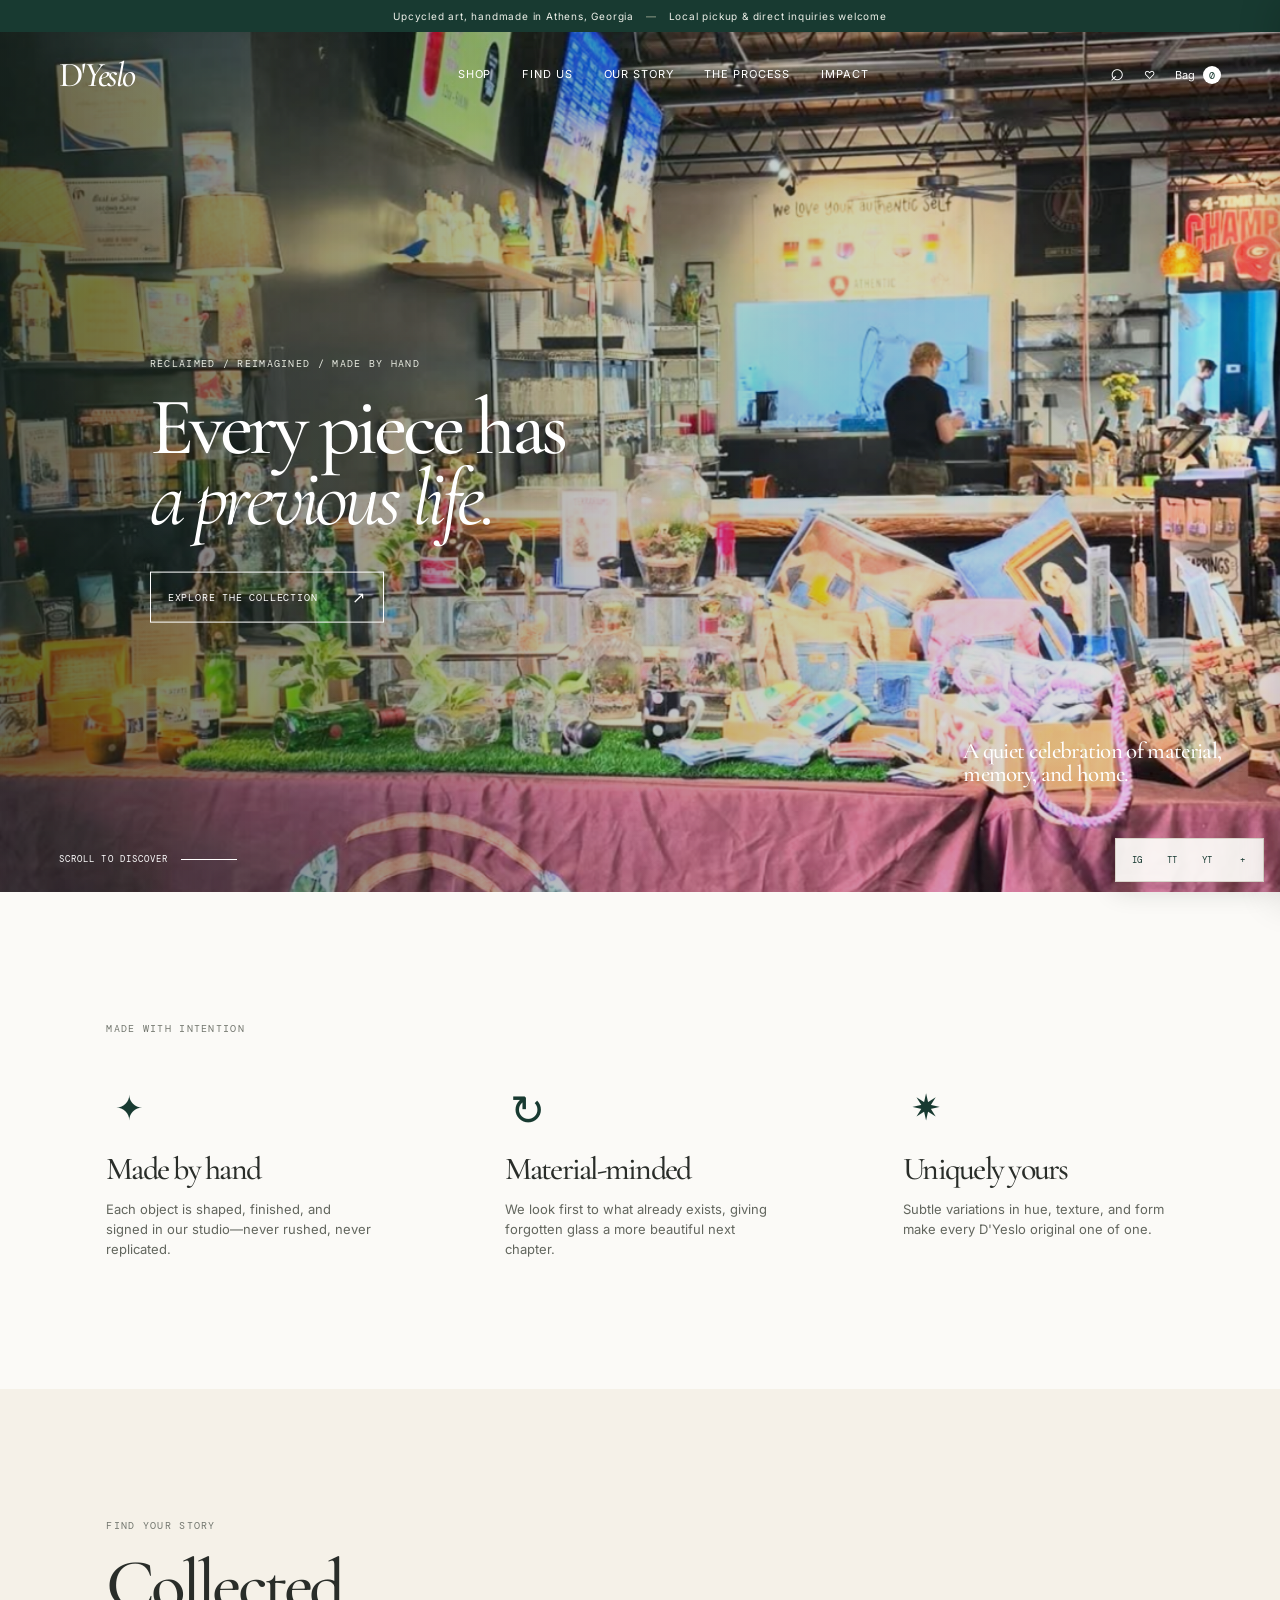
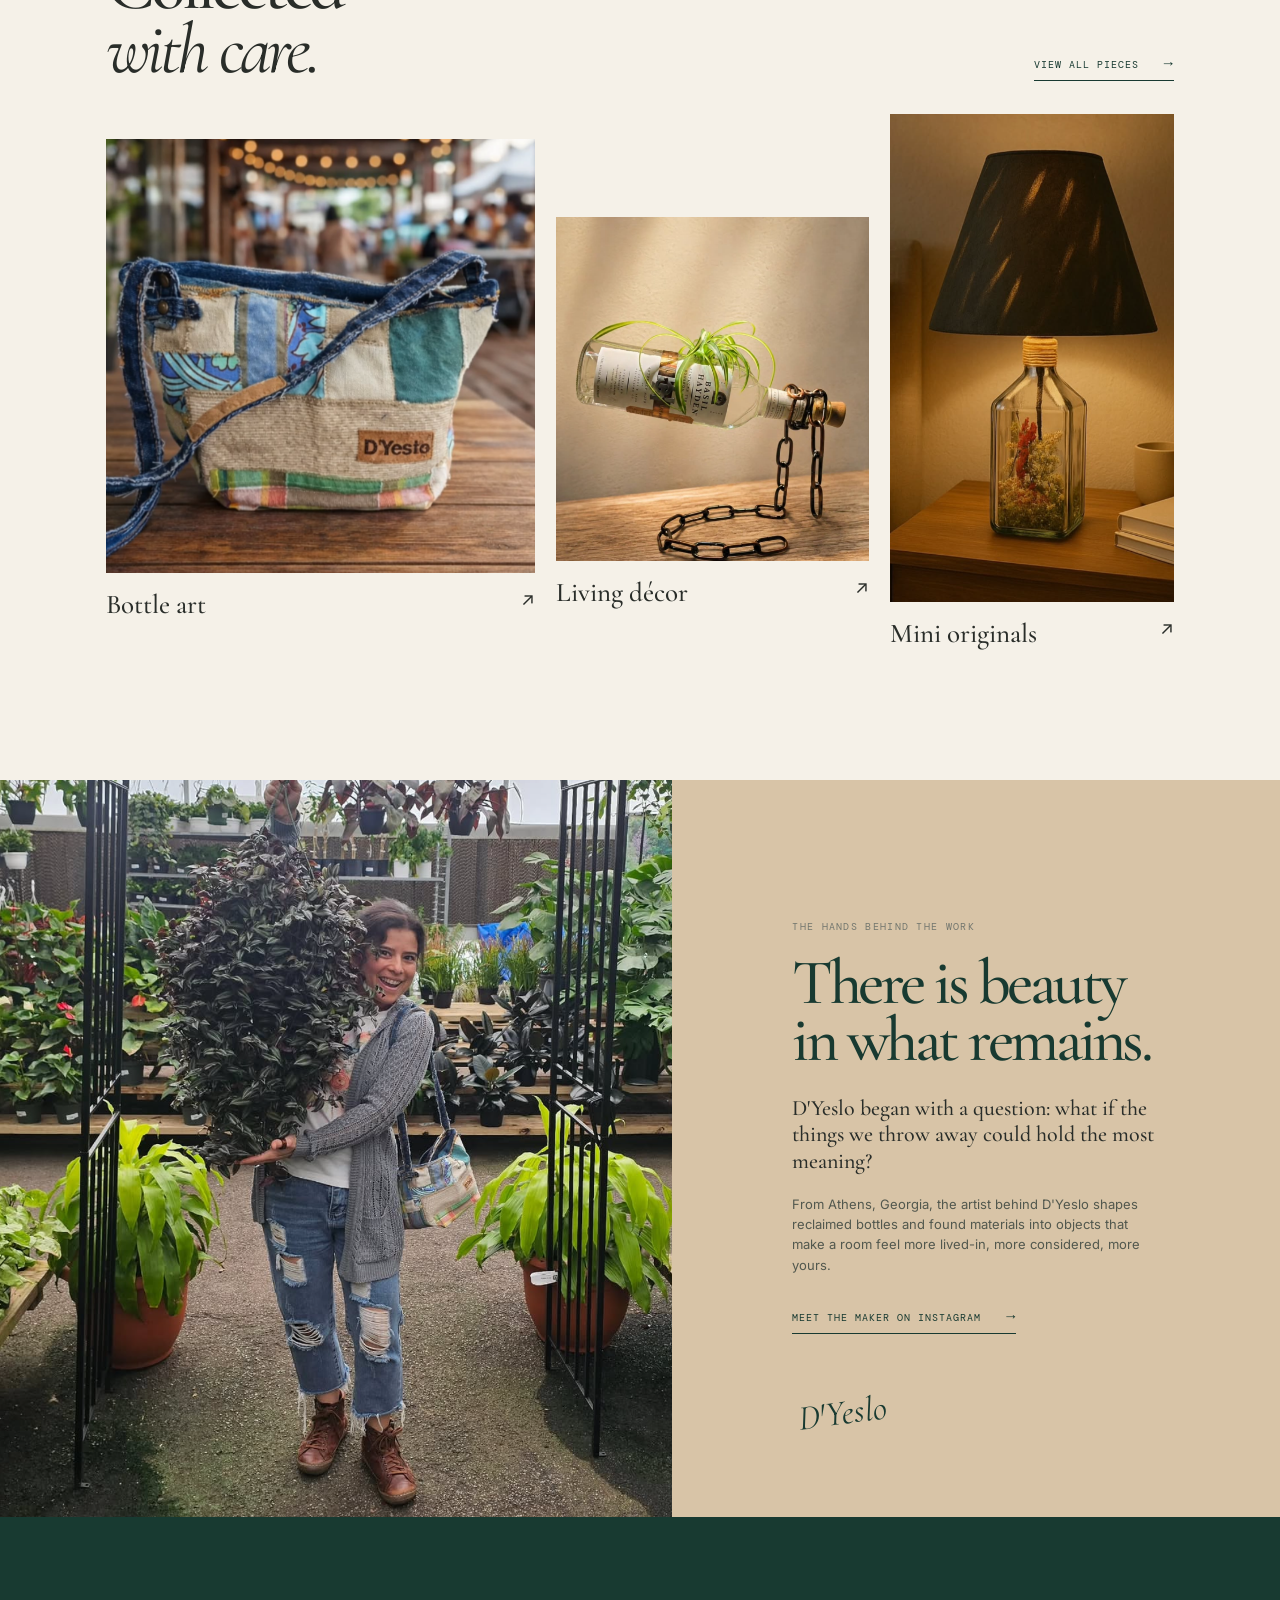
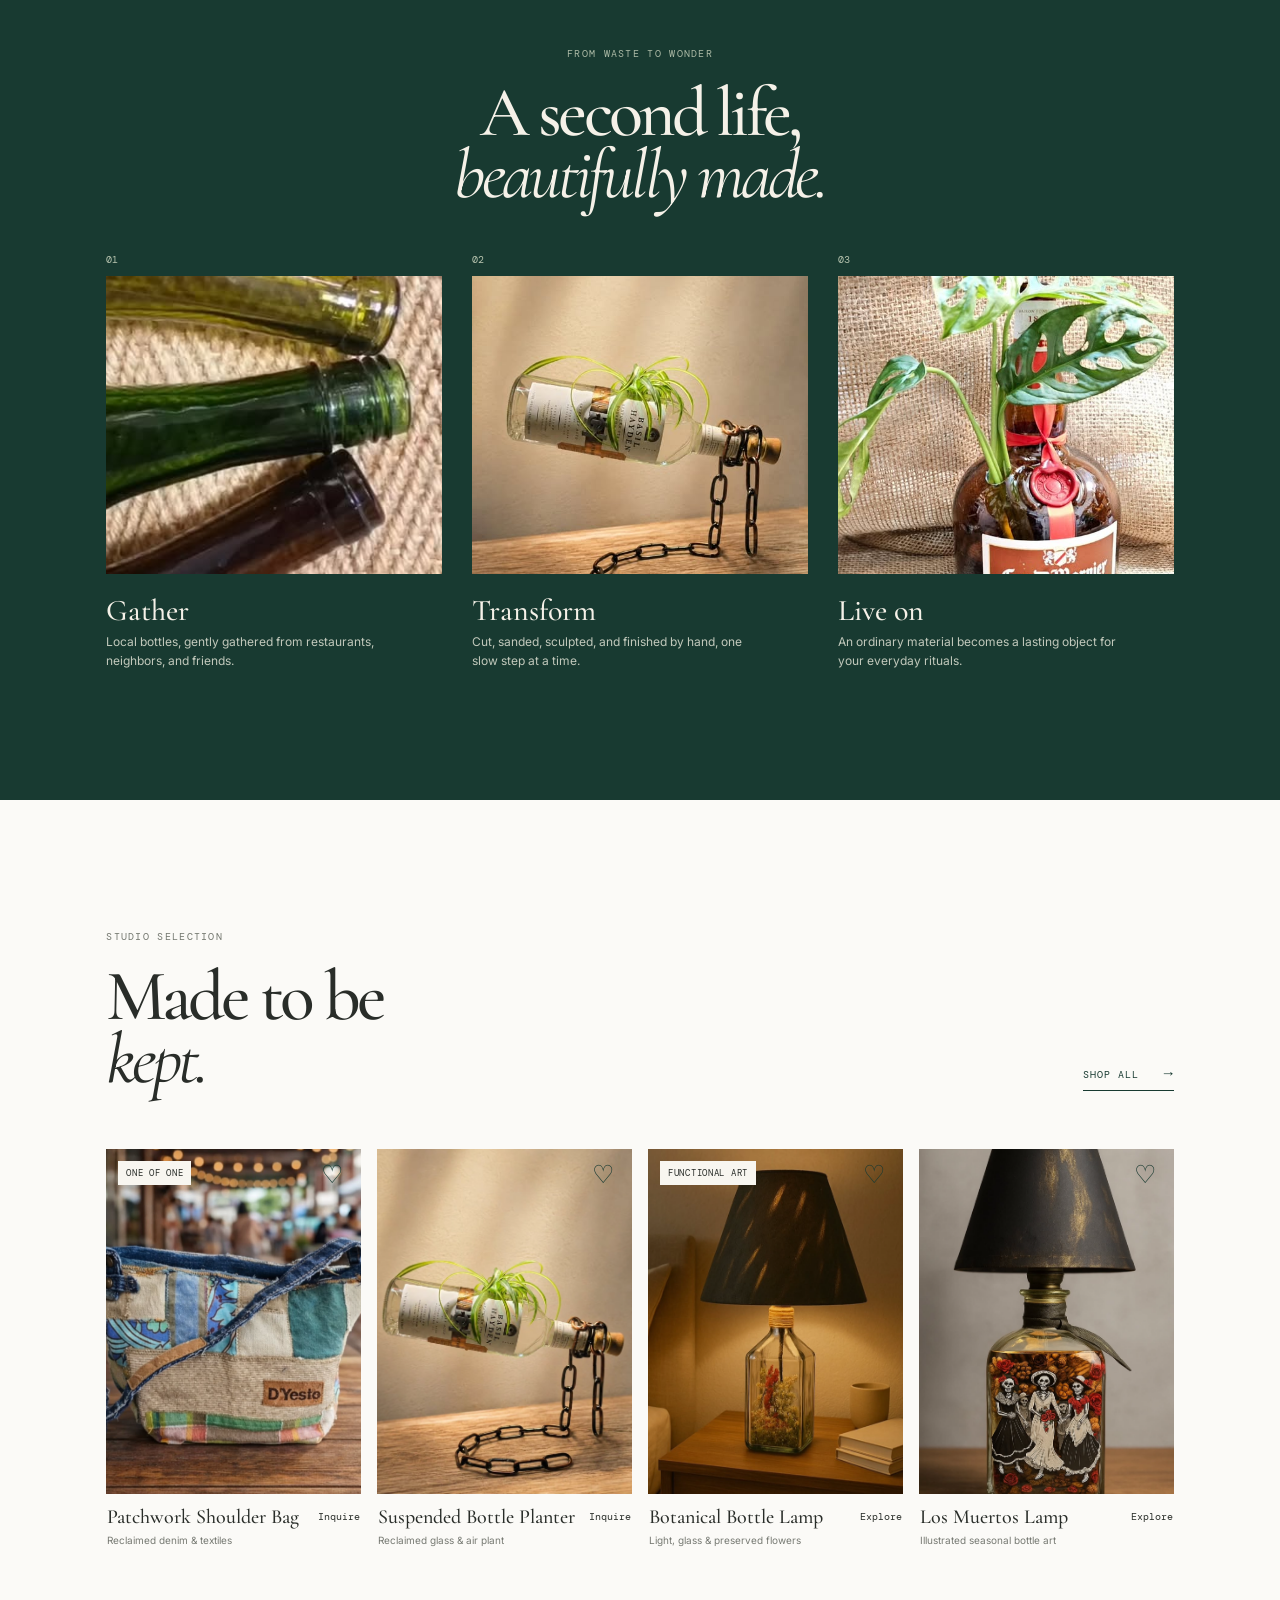
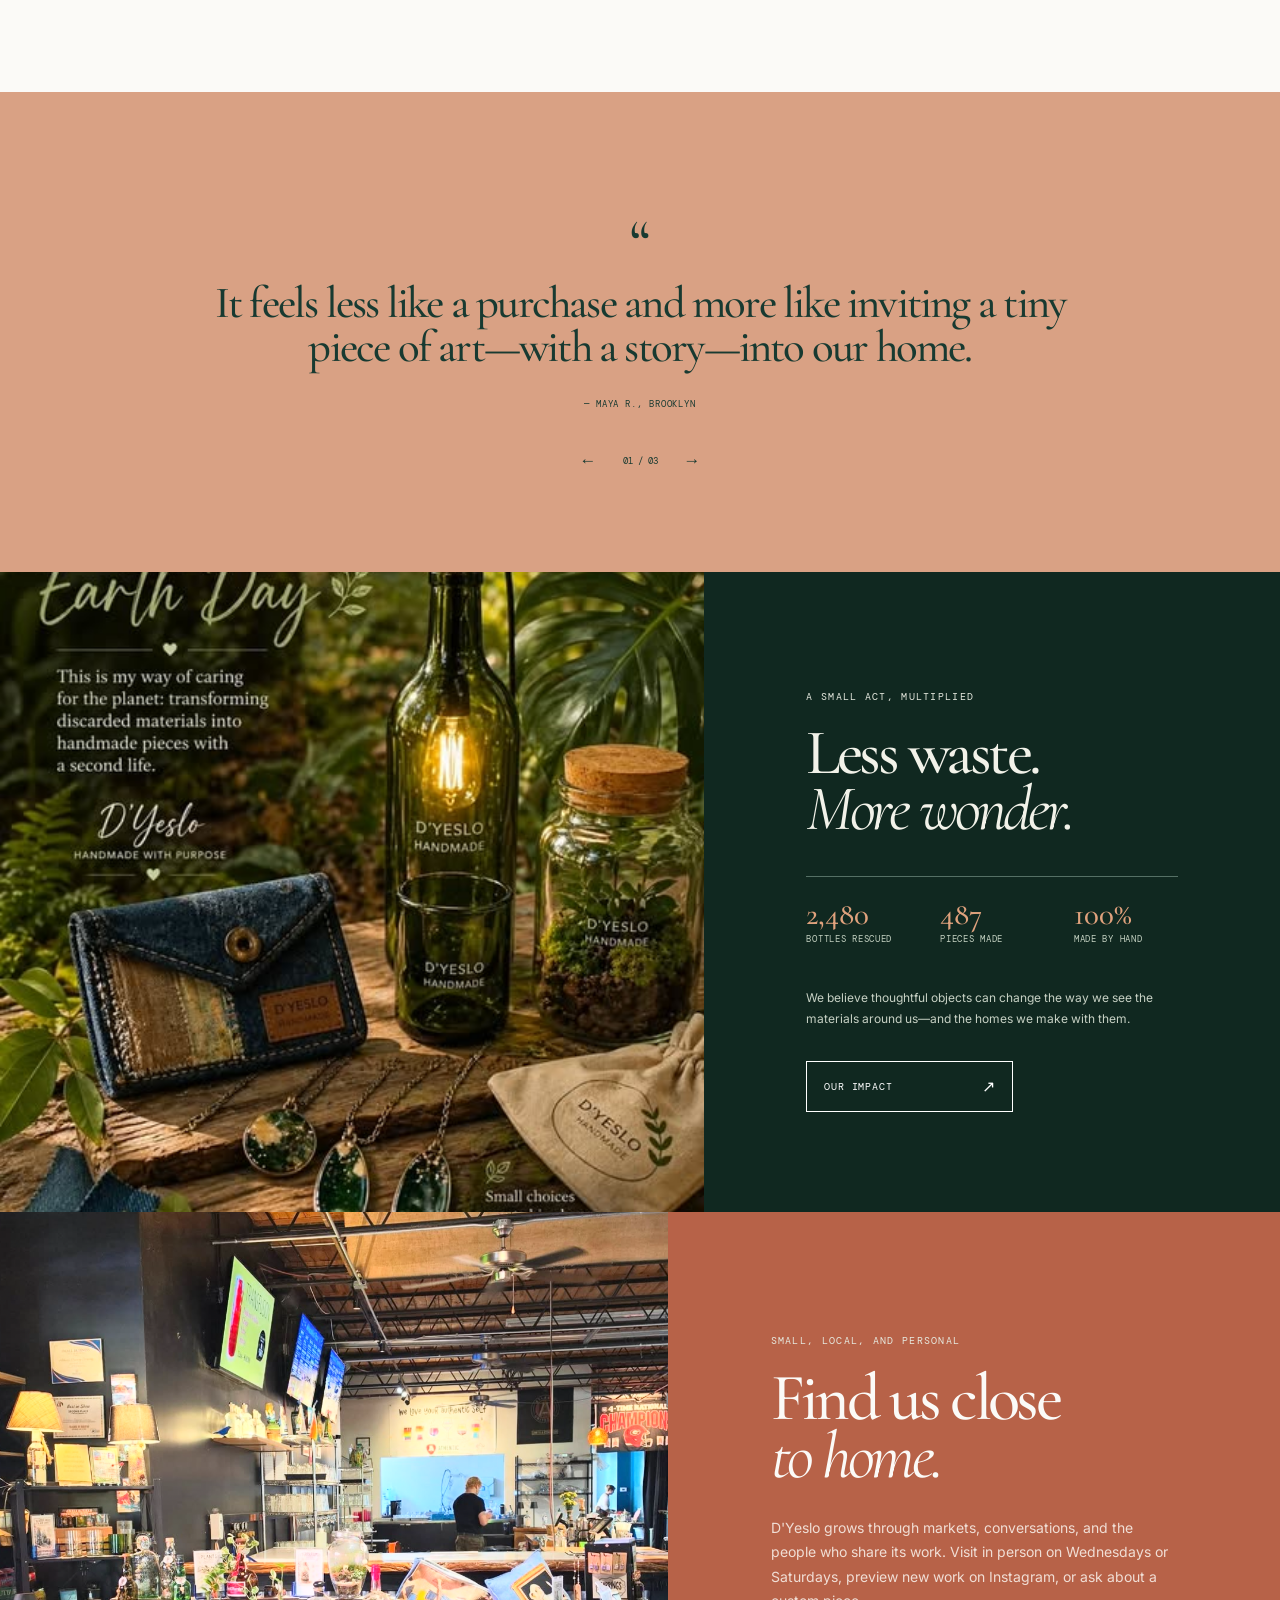
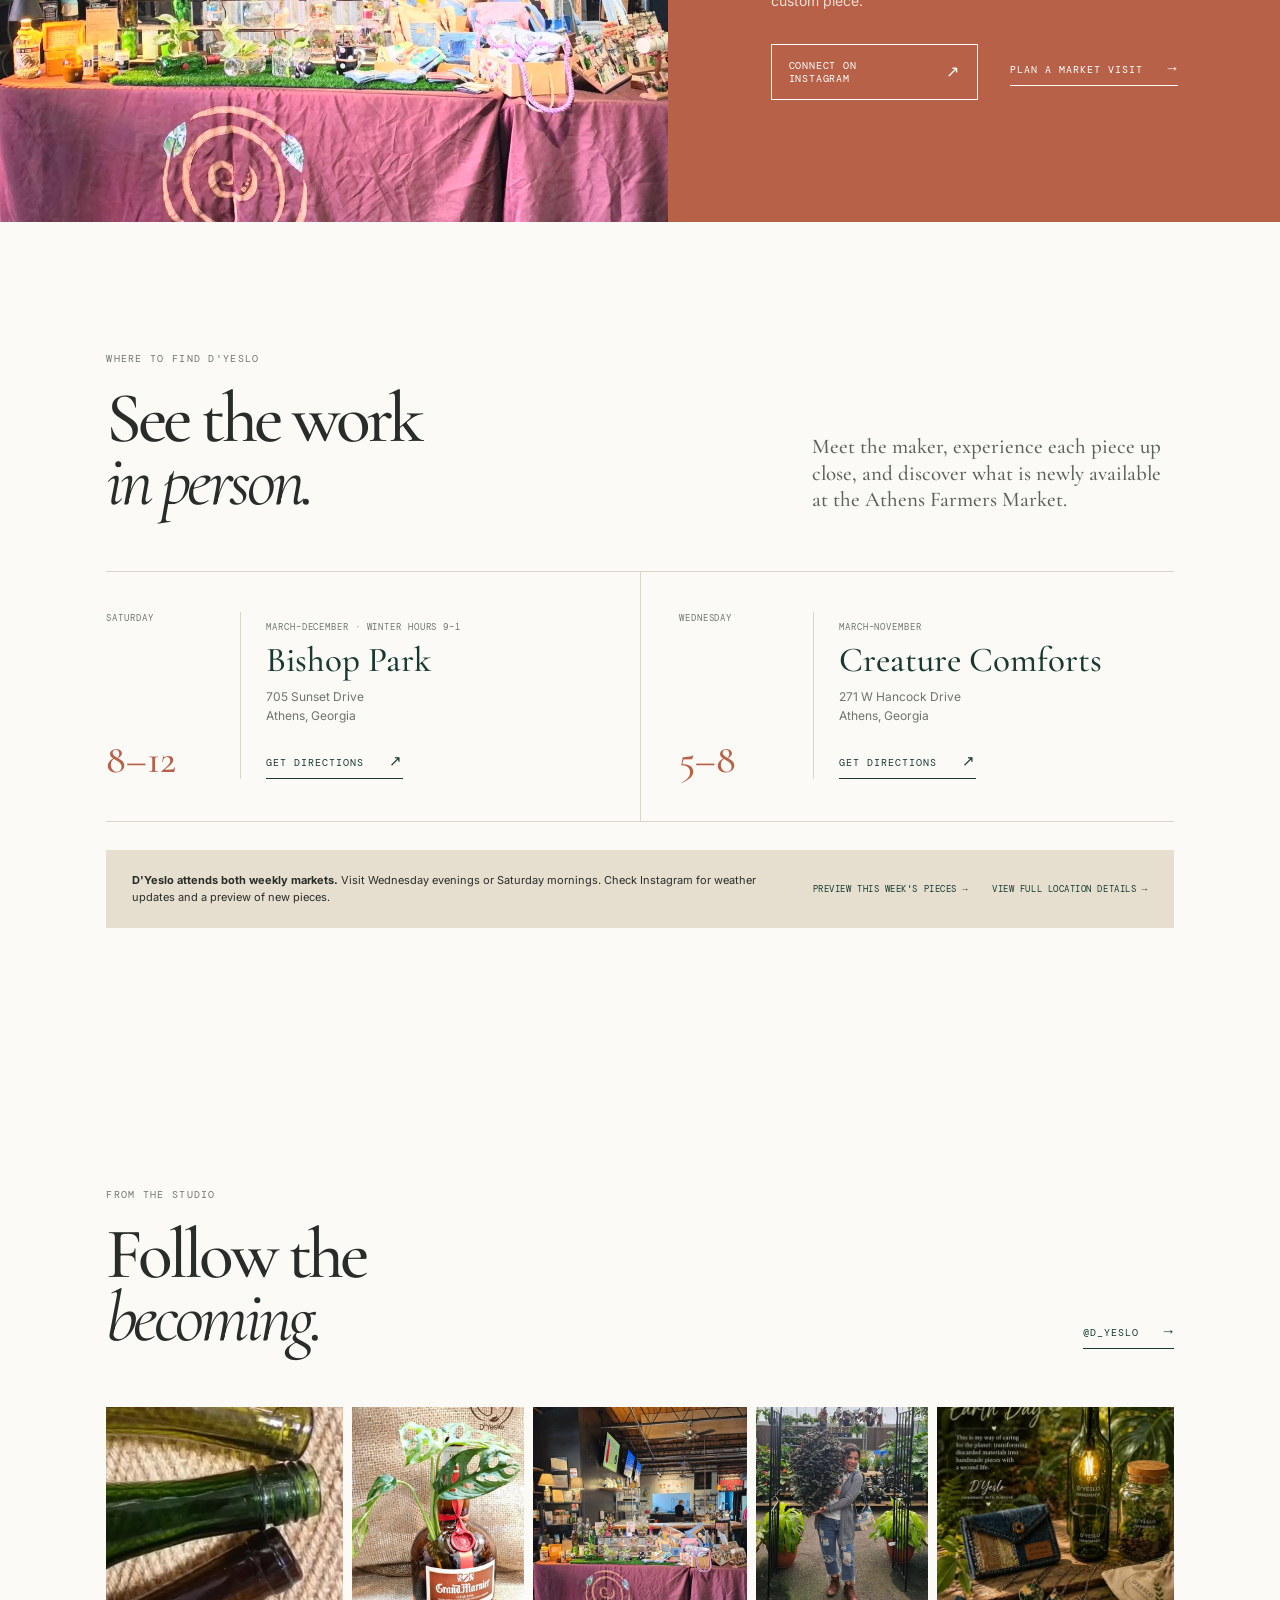
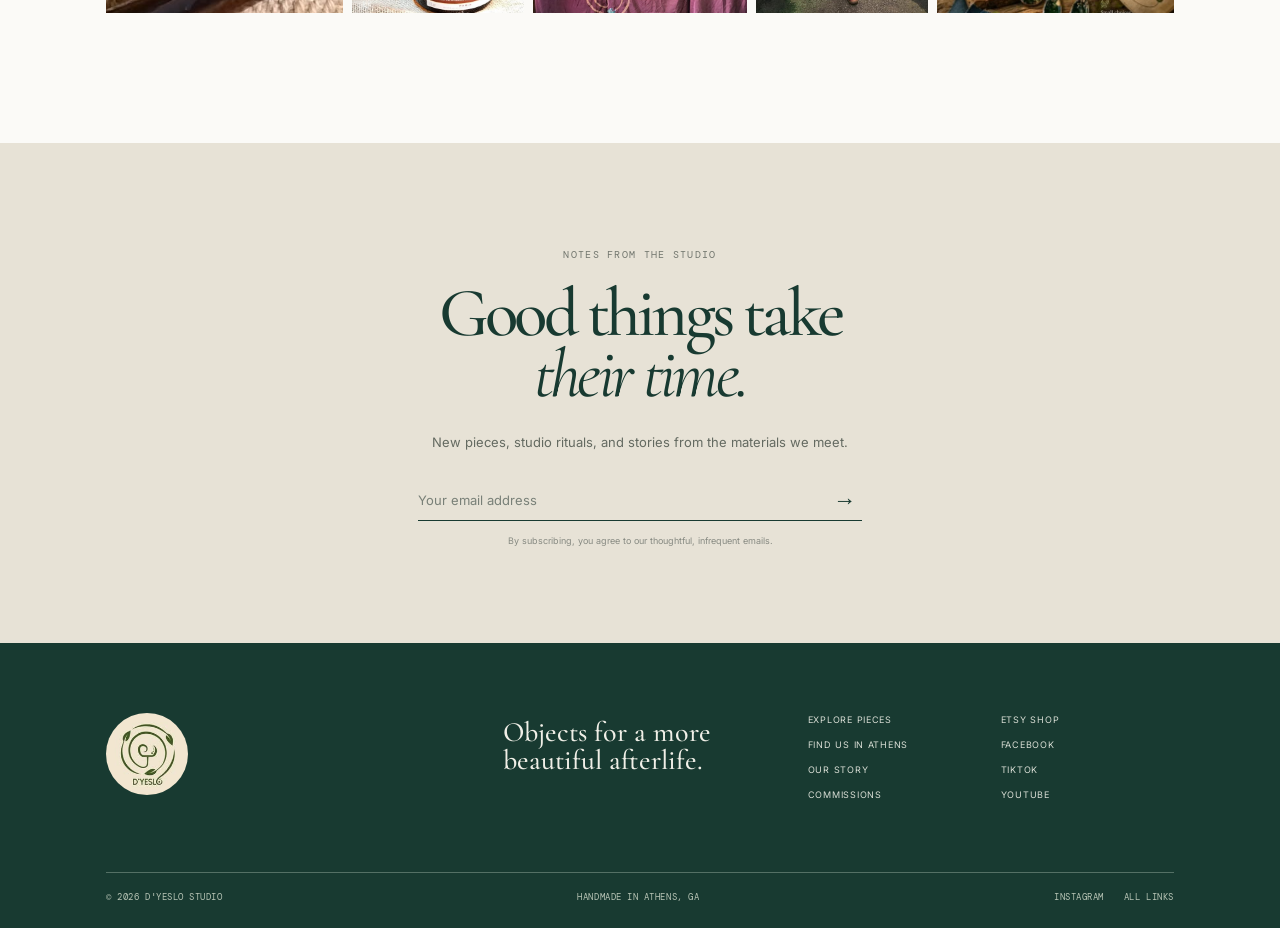
==== commit 74db2e00: "Add imported client photography previews" ====
--- a/index.html
+++ b/index.html
@@ -65,10 +65,10 @@
       <section class="featured section-pad" id="collection">
         <div class="section-heading"><div><p class="eyebrow">Studio selection</p><h2>Made to be<br><em>kept.</em></h2></div><a href="#collection" class="text-link">Shop all <span>→</span></a></div>
         <div class="product-grid">
-          <article class="product-card"><button class="wish" aria-label="Save living bottle planter">♡</button><a href="product.html"><div class="product-image product-1 image-cover" role="img" aria-label="Upcycled amber bottle planter with a green monstera"><span class="pill">One of one</span></div><div class="product-info"><div><h3>Living Bottle Planter</h3><p>Reclaimed glass & living plant</p></div><strong>Inquire</strong></div></a></article>
-          <article class="product-card"><button class="wish" aria-label="Save suspended bottle lamp">♡</button><a href="product.html"><div class="product-image product-2 image-cover" role="img" aria-label="Clear reclaimed bottle lamp suspended on a sculptural chain"></div><div class="product-info"><div><h3>Suspended Light</h3><p>Bottle art & functional lighting</p></div><strong>Inquire</strong></div></a></article>
-          <article class="product-card"><button class="wish" aria-label="Save miniature landscape art">♡</button><a href="product.html"><div class="product-image product-3 image-cover" role="img" aria-label="Miniature handmade landscape art displayed at a market"><span class="pill">Local find</span></div><div class="product-info"><div><h3>Mini Originals</h3><p>Small-format functional art</p></div><strong>Explore</strong></div></a></article>
-          <article class="product-card"><button class="wish" aria-label="Save reclaimed bottle study">♡</button><a href="product.html"><div class="product-image product-4 image-cover" role="img" aria-label="Green and amber reclaimed glass bottle study"></div><div class="product-info"><div><h3>Reclaimed Bottle Study</h3><p>Materials awaiting a second life</p></div><strong>Explore</strong></div></a></article>
+          <article class="product-card"><button class="wish" aria-label="Save upcycled patchwork bag">♡</button><a href="product.html?piece=bag"><div class="product-image product-1 image-cover" role="img" aria-label="Handmade patchwork shoulder bag using reclaimed textiles"><span class="pill">One of one</span></div><div class="product-info"><div><h3>Patchwork Shoulder Bag</h3><p>Reclaimed denim & textiles</p></div><strong>Inquire</strong></div></a></article>
+          <article class="product-card"><button class="wish" aria-label="Save suspended bottle planter">♡</button><a href="product.html?piece=bottle"><div class="product-image product-2 image-cover" role="img" aria-label="Clear reclaimed bottle planter suspended on a sculptural chain"></div><div class="product-info"><div><h3>Suspended Bottle Planter</h3><p>Reclaimed glass & air plant</p></div><strong>Inquire</strong></div></a></article>
+          <article class="product-card"><button class="wish" aria-label="Save botanical bottle lamp">♡</button><a href="product.html?piece=lamp"><div class="product-image product-3 image-cover" role="img" aria-label="Bottle lamp filled with a dried botanical arrangement"><span class="pill">Functional art</span></div><div class="product-info"><div><h3>Botanical Bottle Lamp</h3><p>Light, glass & preserved flowers</p></div><strong>Explore</strong></div></a></article>
+          <article class="product-card"><button class="wish" aria-label="Save Day of the Dead bottle lamp">♡</button><a href="product.html?piece=muertos"><div class="product-image product-4 image-cover" role="img" aria-label="Bottle lamp featuring a Day of the Dead family artwork"></div><div class="product-info"><div><h3>Los Muertos Lamp</h3><p>Illustrated seasonal bottle art</p></div><strong>Explore</strong></div></a></article>
         </div>
       </section>
 
--- a/styles.css
+++ b/styles.css
@@ -35,5 +35,13 @@
 
 .review-page{background:var(--paper)}.review-header{height:82px;padding:0 4vw;display:flex;align-items:center;justify-content:space-between;border-bottom:1px solid var(--line);color:var(--forest)}.review-header>div{display:flex;align-items:center;gap:25px}.review-header span,.review-header>div a{font:9px var(--mono);letter-spacing:.09em;text-transform:uppercase;color:var(--forest);text-decoration:none}.review-intro{padding:100px 8.3vw 90px;background:#e7e2d6}.review-intro h1{font:500 clamp(58px,6.5vw,96px)/.88 var(--serif);letter-spacing:-.055em;color:var(--forest);margin:0}.review-intro h1 em{font-weight:400}.review-intro>p:last-child{max-width:560px;color:#62685f;margin:30px 0 0}.review-section{padding:100px 8.3vw}.review-section-head{display:grid;grid-template-columns:1.1fr .9fr;gap:9vw;align-items:end;margin-bottom:45px}.review-section-head h2{font-size:54px;color:var(--forest)}.review-section-head>p{font:500 19px/1.3 var(--serif);margin:0;color:#62685f}.review-live{margin-bottom:28px;overflow:hidden}.hero-review{height:490px;position:relative;color:#fff}.review-hero-image{position:absolute;inset:0;background-size:cover;background-position:center}.hero-review:after{content:"";position:absolute;inset:0;background:linear-gradient(90deg,rgba(16,40,32,.72),transparent)}.hero-review>div:last-child{position:absolute;z-index:1;left:7%;top:50%;transform:translateY(-50%)}.hero-review span{font:9px var(--mono);letter-spacing:.1em;text-transform:uppercase}.hero-review h3,.about-review h3{font:500 clamp(45px,5vw,73px)/.88 var(--serif);letter-spacing:-.05em;margin:18px 0 0}.hero-review h3 em,.about-review h3 em{font-weight:400}.choice-grid{display:grid;gap:10px}.choice-grid-three{grid-template-columns:repeat(3,1fr)}.image-choice{padding:0;border:1px solid transparent;background:#eeece5;text-align:left;color:var(--charcoal);cursor:pointer;transition:.25s}.image-choice img{display:block;width:100%;height:200px;object-fit:cover;filter:saturate(.82);transition:.25s}.image-choice>span{display:block;padding:14px 15px}.image-choice strong{font:500 21px var(--serif);display:block}.image-choice small{font:9px var(--mono);color:#777d73;text-transform:uppercase}.image-choice:hover,.image-choice:focus-visible{transform:translateY(-3px)}.image-choice.selected{border-color:var(--forest);background:#fff}.image-choice.selected img{filter:saturate(1)}.image-choice.selected>span:before{content:"Selected · ";font:8px var(--mono);letter-spacing:.08em;text-transform:uppercase;color:var(--terra)}.review-dark{background:var(--forest);color:#fff}.review-dark .review-section-head h2,.review-dark .review-section-head>p{color:#fff}.about-review{display:grid;grid-template-columns:1fr 1fr;min-height:535px;background:#d09a7d}.review-about-image{background-size:cover;background-position:center}.about-review>div:last-child{padding:7vw;align-self:center}.about-review>div:last-child>p:last-child{max-width:380px}.review-dark .image-choice{background:#24463d;color:#fff}.review-dark .image-choice.selected{border-color:#e5c9b8;background:#315348}.review-dark .image-choice small{color:#bdc9bd}.product-choice-grid{grid-template-columns:repeat(3,1fr)}.review-product-preview{display:grid;grid-template-columns:repeat(4,1fr);gap:10px;margin-bottom:28px;min-height:300px}.review-product-preview figure{margin:0}.review-product-preview img{width:100%;height:315px;object-fit:cover;display:block}.review-product-preview figcaption{font:500 20px var(--serif);padding:10px 0}.review-summary{background:var(--terra);color:#fff;padding:80px 8.3vw;display:flex;align-items:end;justify-content:space-between;gap:60px}.review-summary h2{font-size:55px}.review-summary p:last-child{max-width:750px;color:#f4dfd5}.review-summary .button{flex:none}
 @media(max-width:760px){.review-header{padding:0 20px}.review-header span{display:none}.review-intro{padding:70px 20px}.review-intro h1{font-size:54px}.review-section{padding:70px 20px}.review-section-head{grid-template-columns:1fr;gap:20px}.review-section-head h2{font-size:43px}.hero-review{height:475px}.hero-review>div:last-child{left:25px}.choice-grid-three,.product-choice-grid{display:flex;overflow:auto;margin-right:-20px;padding-right:20px}.image-choice{min-width:72vw}.image-choice img{height:220px}.about-review{grid-template-columns:1fr}.review-about-image{min-height:400px}.about-review>div:last-child{padding:55px 25px}.review-product-preview{display:flex;overflow:auto;margin-right:-20px}.review-product-preview figure{min-width:65vw}.review-product-preview img{height:300px}.review-summary{padding:65px 25px;align-items:flex-start;flex-direction:column}.review-summary h2{font-size:47px}}
+
+/* Current imported photo direction — reversible through the visual review board. */
+.hero-image,.local-photo,.location-hero{background-image:url('assets/images/imported/display.png')}
+.story-photo{background-image:url('assets/images/imported/yesi.png');background-position:center 36%}
+.collection-a,.product-1{background-image:url('assets/images/imported/bag.png')}
+.collection-b,.product-2{background-image:url('assets/images/imported/bottle.png')}
+.collection-c,.product-3{background-image:url('assets/images/imported/lamp.png')}
+.product-4{background-image:url('assets/images/imported/los-muertos.png')}
 .interior-page{background:var(--paper)}.interior-header{position:relative;color:var(--forest);border-bottom:1px solid var(--line)}.collection-hero{background:#d8c4a7;padding:96px 8.3vw 85px}.collection-hero h1{font:500 clamp(58px,6.5vw,96px)/.88 var(--serif);letter-spacing:-.06em;color:var(--forest);margin:0}.collection-hero>p:last-child{font:500 20px/1.25 var(--serif);max-width:390px;margin:27px 0 0;color:#536056}.shop-controls{padding:20px 8.3vw;display:flex;align-items:center;justify-content:space-between;border-bottom:1px solid var(--line);font:9px var(--mono);letter-spacing:.08em;text-transform:uppercase}.shop-controls div{display:flex;gap:25px}.shop-controls button{font:inherit;letter-spacing:inherit;text-transform:inherit;border:0;background:transparent;color:#747a70;padding:0;cursor:pointer}.shop-controls button.active{color:var(--forest);border-bottom:1px solid var(--forest);padding-bottom:3px}.filter{color:var(--forest)!important}.filter span{font-size:16px;margin-left:10px}.listing{padding:55px 8.3vw 130px}.product-page{padding:0 8.3vw}.breadcrumb{font:9px var(--mono);letter-spacing:.08em;text-transform:uppercase;margin:23px 0 28px;color:#7c8178}.breadcrumb a{color:var(--forest);text-decoration:none}.product-layout{display:grid;grid-template-columns:1.25fr .75fr;gap:7.7vw;align-items:start}.product-gallery{display:grid;grid-template-columns:1fr 1fr;gap:10px}.product-main{grid-column:span 2;height:650px}.product-detail{height:343px}.product-detail.one{background-image:url('https://images.unsplash.com/photo-1610701596007-11502861dcfa?auto=format&fit=crop&w=900&q=80')}.product-detail.two{background-image:url('https://images.unsplash.com/photo-1513506003901-1e6a229e2d15?auto=format&fit=crop&w=900&q=80')}.product-summary{position:sticky;top:20px;padding-top:35px}.product-summary h1{font:500 clamp(54px,5vw,76px)/.86 var(--serif);letter-spacing:-.055em;color:var(--forest);margin:0}.product-summary .price{font:11px var(--mono);margin:24px 0 31px}.product-intro{font:500 21px/1.2 var(--serif);color:#424d43;max-width:350px}.product-options{border-top:1px solid var(--line);margin:30px 0 16px;padding-top:14px;display:flex;justify-content:space-between;align-items:center;font-size:11px}.product-options p{margin:0}.product-options strong{font-weight:400;color:#6e756b;margin-left:12px}.swatch{width:23px;height:23px;border-radius:50%;background:#214638;border:2px solid var(--paper);outline:1px solid #809083}.product-summary .button{width:100%;margin-top:9px}.shipping-note{font-size:9px;text-align:center;color:#737970}.product-summary details{border-top:1px solid var(--line);padding:15px 0 0;margin-top:16px}.product-summary summary{list-style:none;cursor:pointer;font:10px var(--mono);letter-spacing:.08em;text-transform:uppercase;color:var(--forest);display:flex;justify-content:space-between}.product-summary summary::-webkit-details-marker{display:none}.product-summary details p{font-size:12px;color:#72786f;margin:12px 0 0}.product-story{margin:130px -10.1vw 0;background:var(--forest);color:var(--ivory);padding:105px 18.4vw;display:grid;grid-template-columns:1.15fr .85fr;gap:9vw}.product-story h2{font-size:clamp(48px,4.7vw,70px)}.product-story .eyebrow{color:#aebba7}.product-story>p{align-self:end;font-size:13px;line-height:1.7;color:#c4cdbf}.related{padding-left:0;padding-right:0}
 @media(max-width:760px){.collection-hero{padding:61px 25px}.collection-hero h1{font-size:56px}.collection-hero>p:last-child{font-size:18px}.shop-controls{padding:17px 20px;overflow:hidden}.shop-controls>span{display:none}.shop-controls div{gap:17px;white-space:nowrap;overflow:auto}.filter{display:none}.listing{padding:38px 20px 75px}.product-page{padding:0 20px}.breadcrumb{margin:18px 0}.product-layout{grid-template-columns:1fr;gap:0}.product-gallery{margin:0 -20px;gap:5px}.product-main{height:470px}.product-detail{height:205px}.product-summary{position:static;padding:47px 0 70px}.product-summary h1{font-size:57px}.product-story{margin:0 -20px;padding:69px 25px;grid-template-columns:1fr;gap:25px}.product-story h2{font-size:49px}.related{padding:70px 0}.related .product-grid{display:flex;overflow:auto;margin-right:-20px}.related .product-card{min-width:62vw}.related .product-image{height:260px}}
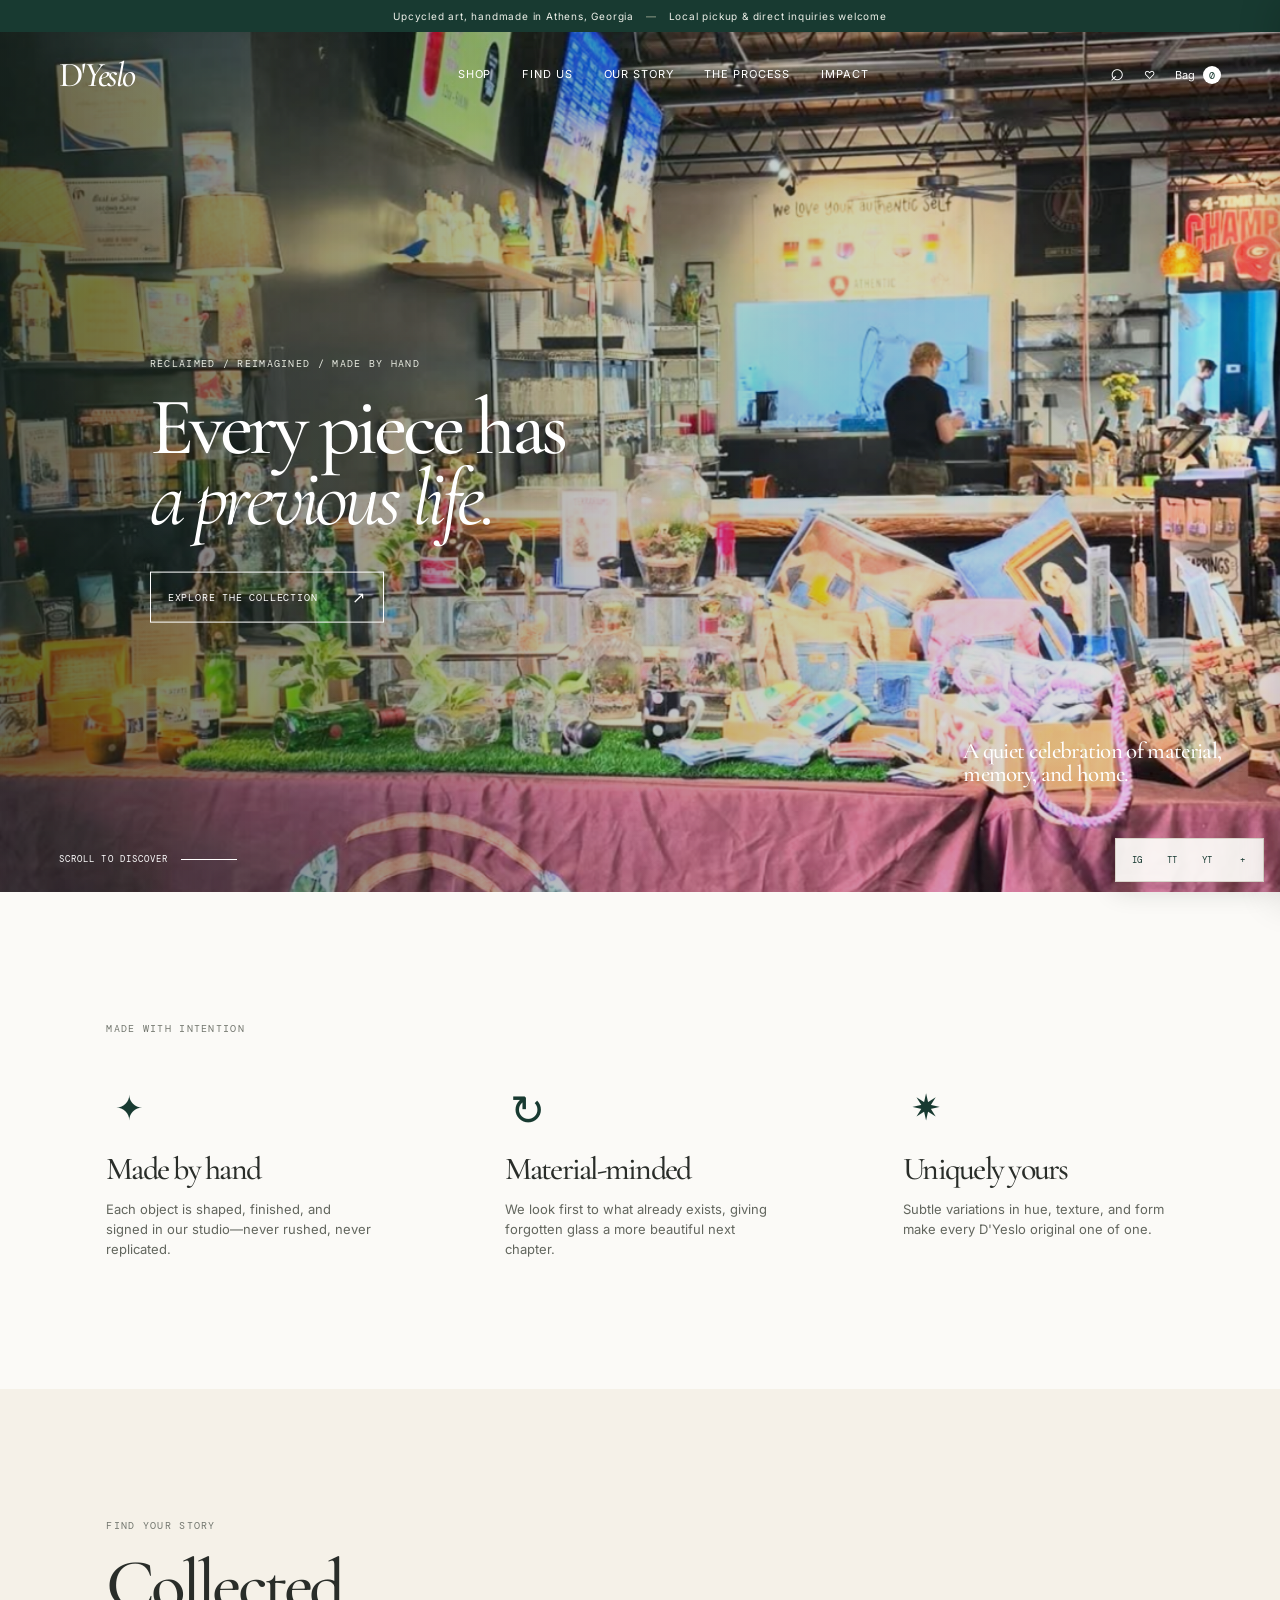
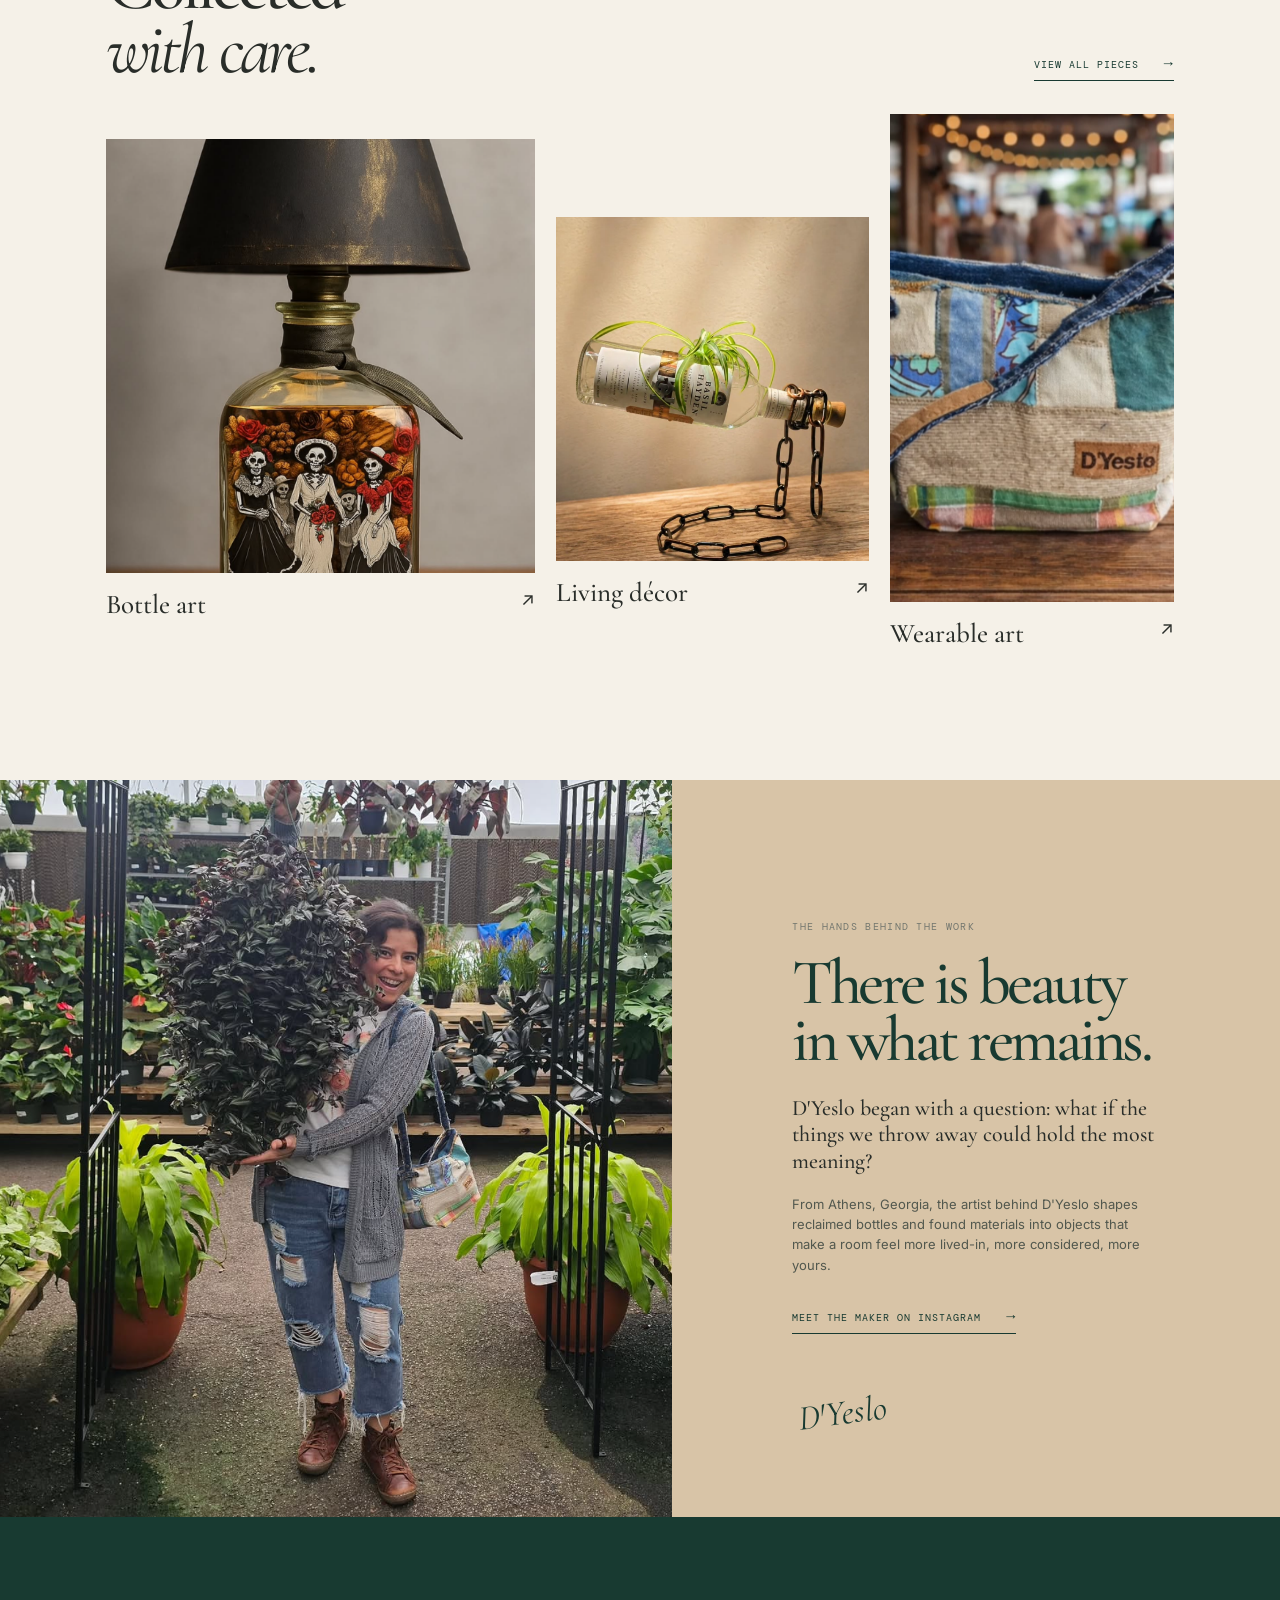
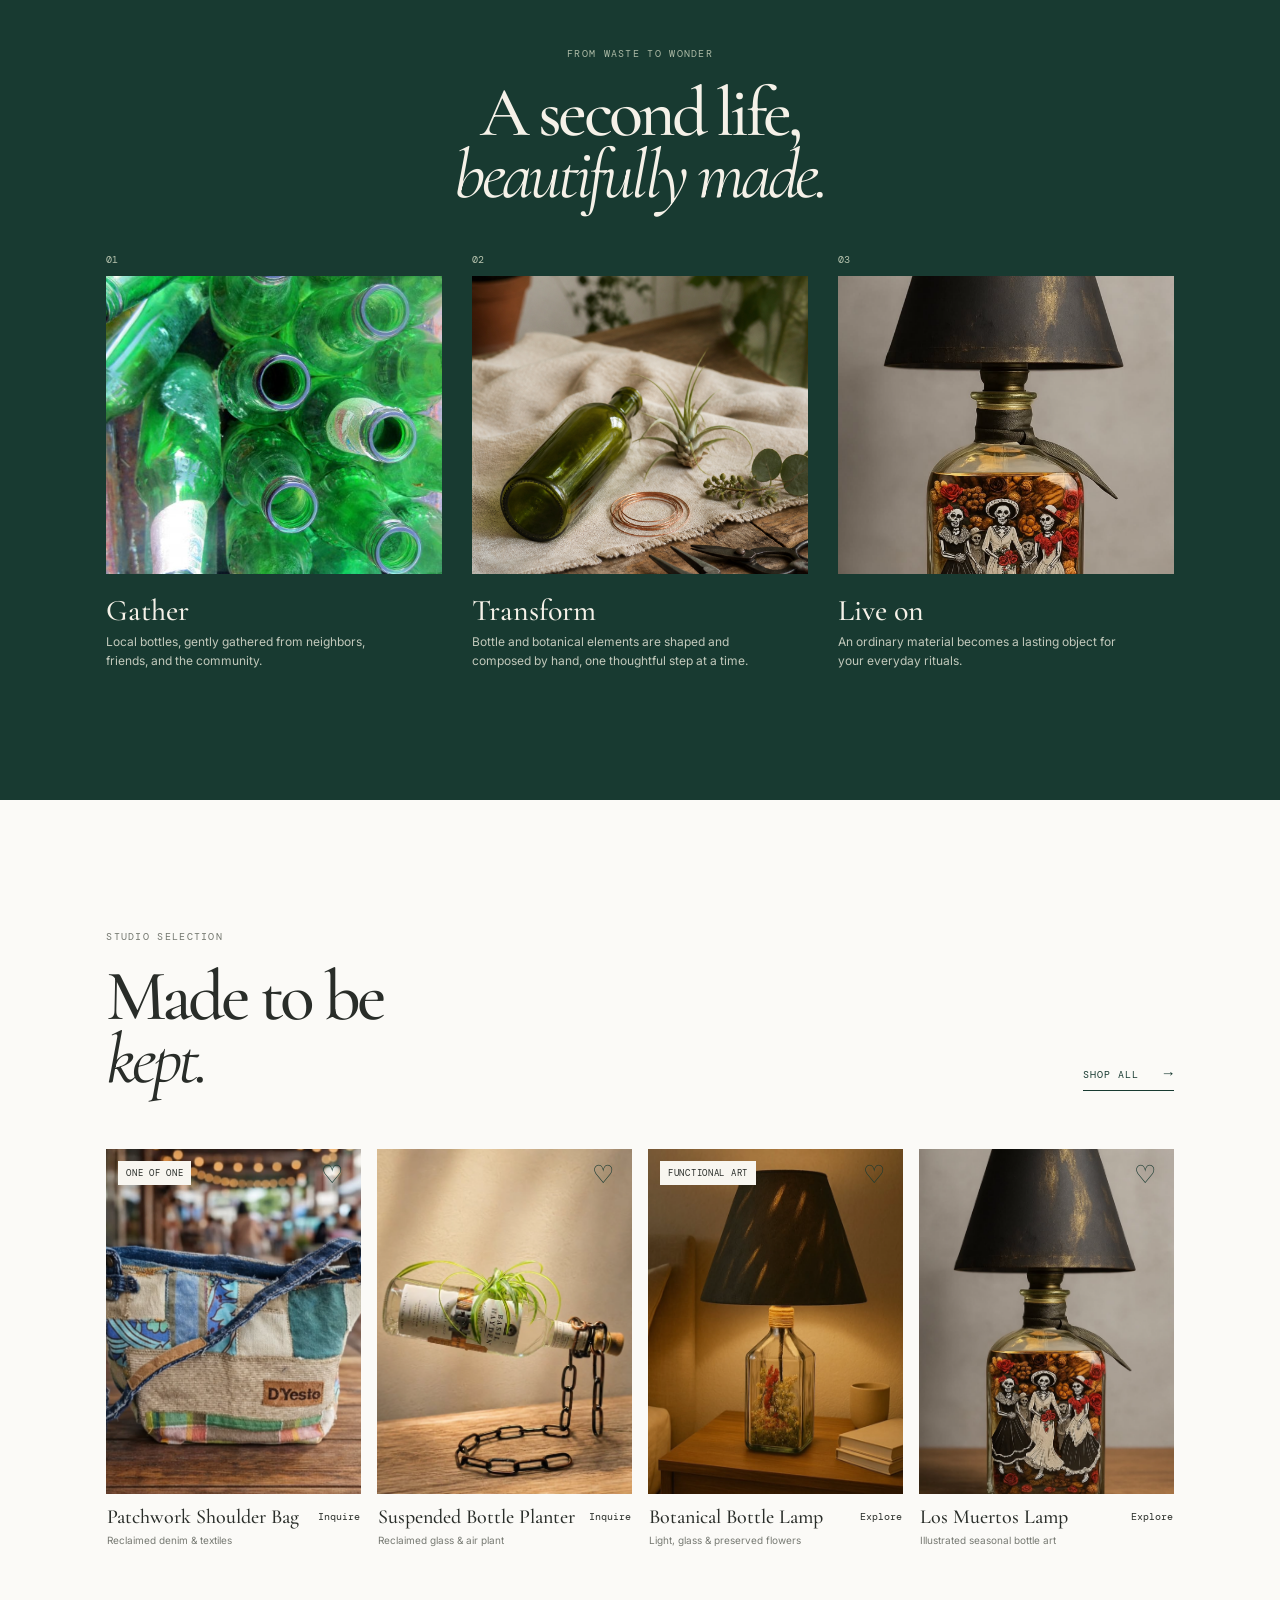
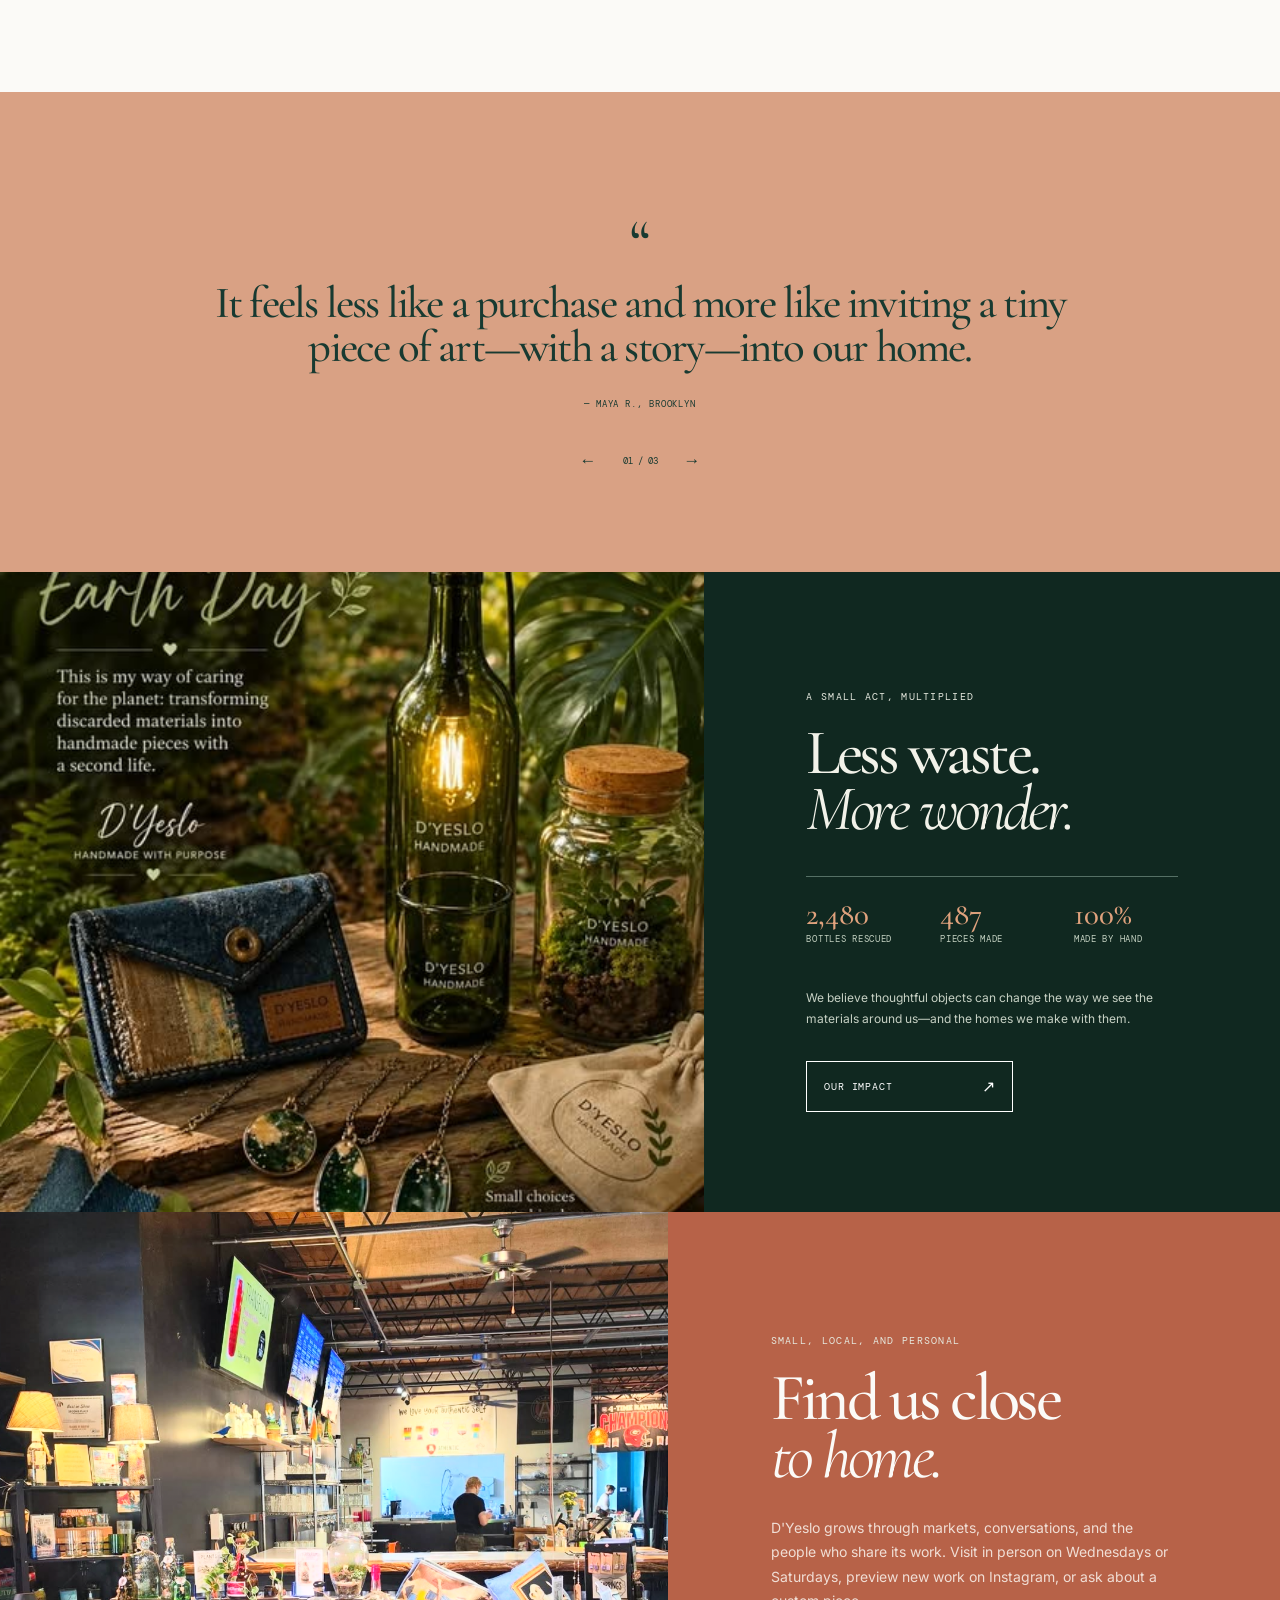
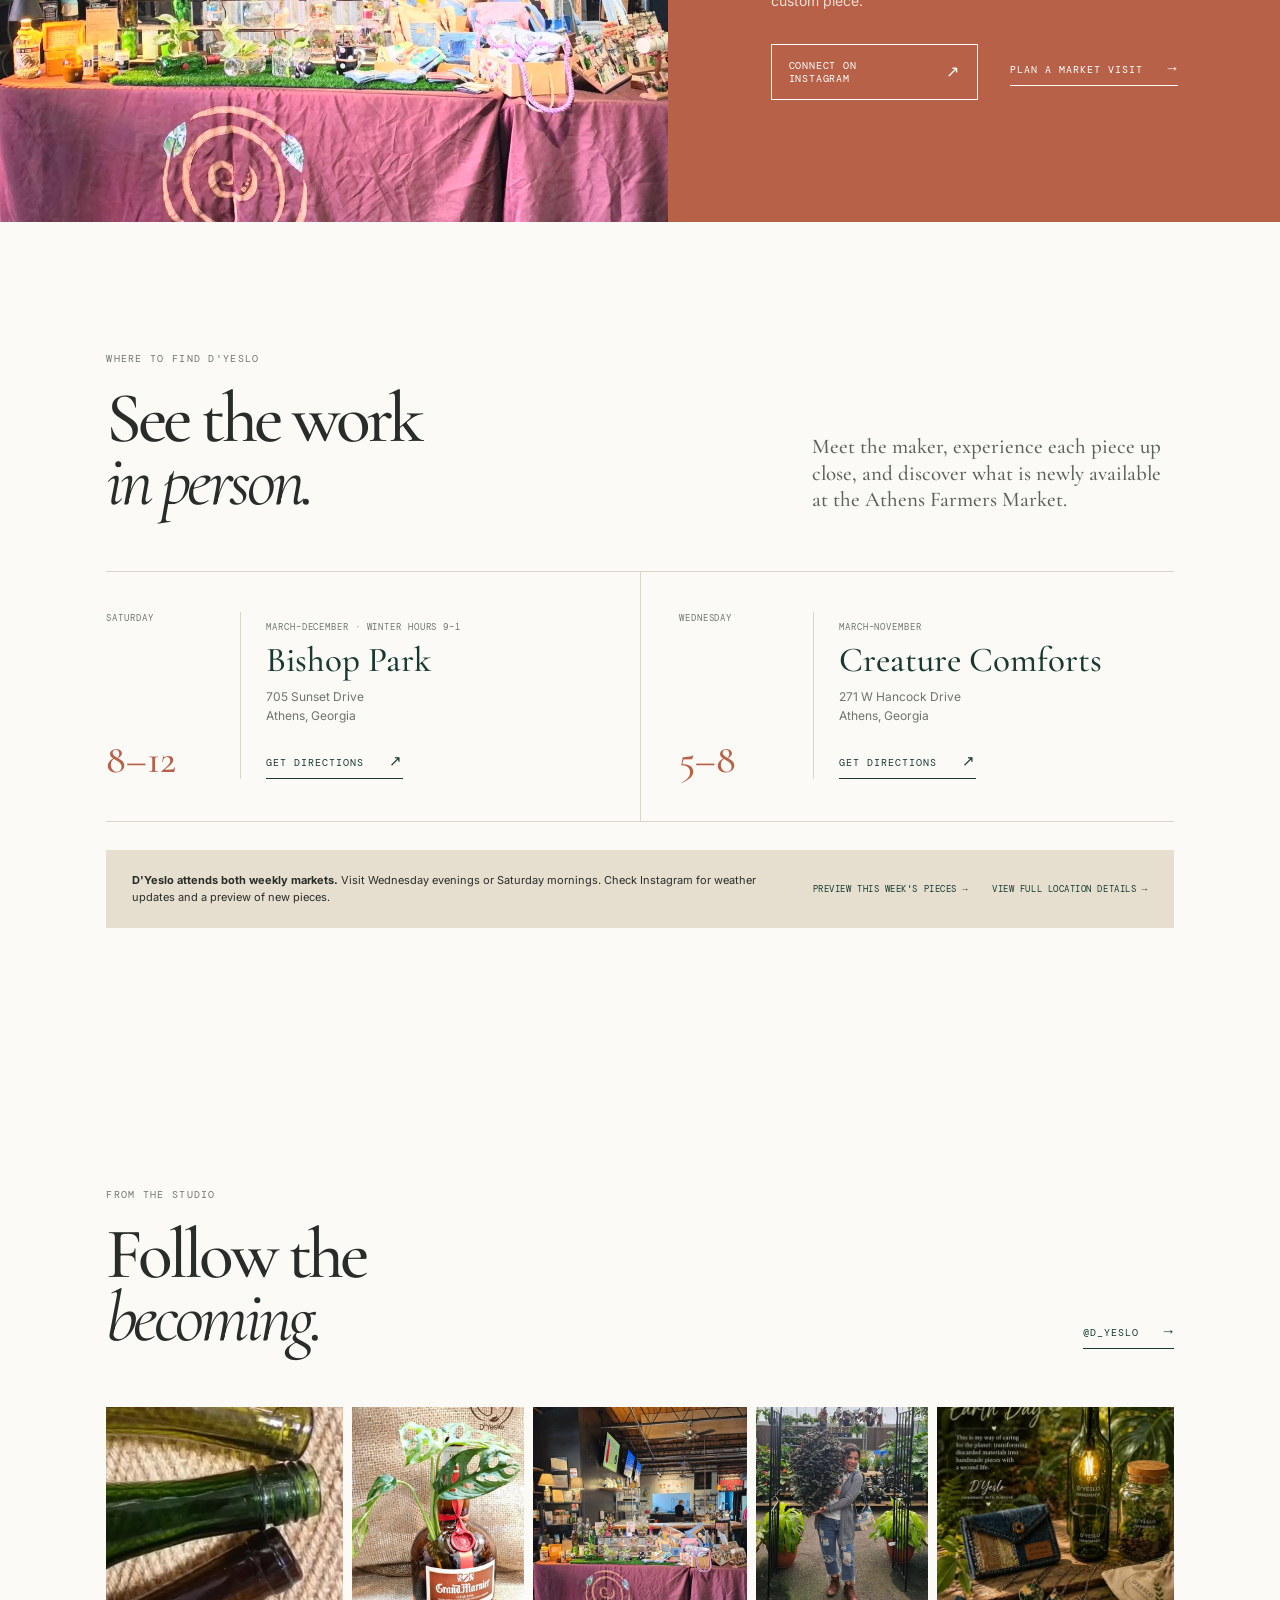
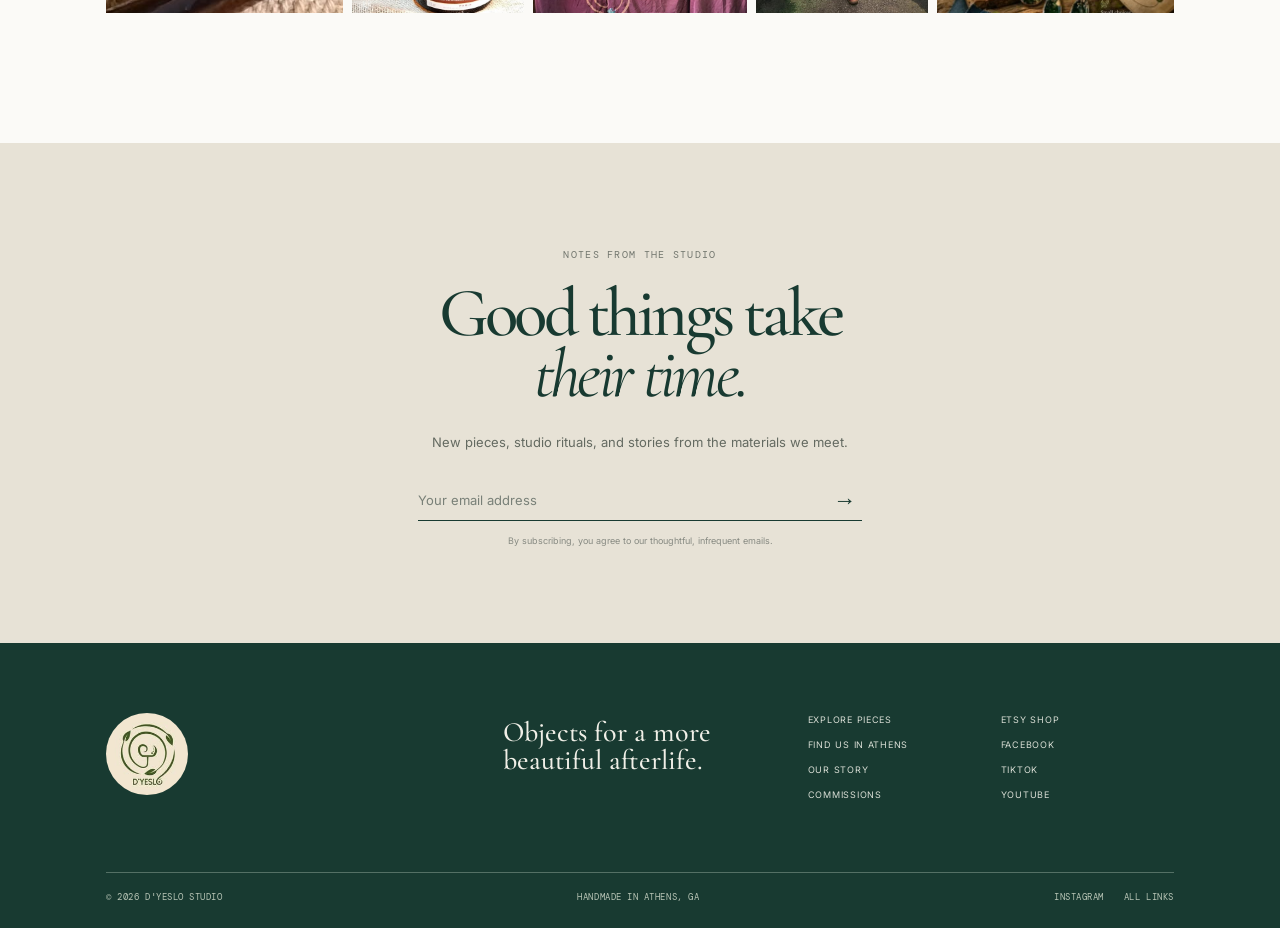
==== commit 9fac6eba: "Refine collections and transformation story" ====
--- a/index.html
+++ b/index.html
@@ -42,9 +42,9 @@
       <section id="shop" class="collections section-pad">
         <div class="section-heading"><div><p class="eyebrow">Find your story</p><h2>Collected<br><em>with care.</em></h2></div><a class="text-link" href="#collection">View all pieces <span>→</span></a></div>
         <div class="collection-grid">
-          <a class="collection large tilt" href="collection.html"><div class="image-cover collection-a" role="img" aria-label="Reclaimed glass bottles ready to become new pieces"></div><div class="collection-label"><span>Bottle art</span><i>↗</i></div></a>
+          <a class="collection large tilt" href="collection.html?category=bottle-art"><div class="image-cover collection-a" role="img" aria-label="Los Muertos illustrated bottle lamp by D'Yeslo"></div><div class="collection-label"><span>Bottle art</span><i>↗</i></div></a>
           <a class="collection offset" href="collection.html"><div class="image-cover collection-b" role="img" aria-label="Upcycled bottle transformed into a living plant vessel"></div><div class="collection-label"><span>Living décor</span><i>↗</i></div></a>
-          <a class="collection tall" href="collection.html"><div class="image-cover collection-c" role="img" aria-label="Small handmade landscape art displayed at a local market"></div><div class="collection-label"><span>Mini originals</span><i>↗</i></div></a>
+          <a class="collection tall" href="collection.html?category=wearable-art"><div class="image-cover collection-c" role="img" aria-label="Patchwork shoulder bag handmade from reclaimed textiles"></div><div class="collection-label"><span>Wearable art</span><i>↗</i></div></a>
         </div>
       </section>
 
@@ -56,9 +56,9 @@
       <section id="process" class="process section-pad">
         <div class="process-head"><p class="eyebrow">From waste to wonder</p><h2>A second life,<br><em>beautifully made.</em></h2></div>
         <div class="process-steps">
-          <article><span>01</span><div class="process-img image-cover process-a"></div><h3>Gather</h3><p>Local bottles, gently gathered from restaurants, neighbors, and friends.</p></article>
-          <article><span>02</span><div class="process-img image-cover process-b"></div><h3>Transform</h3><p>Cut, sanded, sculpted, and finished by hand, one slow step at a time.</p></article>
-          <article><span>03</span><div class="process-img image-cover process-c"></div><h3>Live on</h3><p>An ordinary material becomes a lasting object for your everyday rituals.</p></article>
+          <article><span>01</span><div class="process-img image-cover process-a" role="img" aria-label="Discarded green glass bottles gathered for reuse"></div><h3>Gather</h3><p>Local bottles, gently gathered from neighbors, friends, and the community.</p></article>
+          <article><span>02</span><div class="process-img image-cover process-b" role="img" aria-label="A reclaimed bottle, air plant, copper wire, and tools ready to be transformed"></div><h3>Transform</h3><p>Bottle and botanical elements are shaped and composed by hand, one thoughtful step at a time.</p></article>
+          <article><span>03</span><div class="process-img image-cover process-c" role="img" aria-label="Finished Los Muertos bottle lamp glowing as functional art"></div><h3>Live on</h3><p>An ordinary material becomes a lasting object for your everyday rituals.</p></article>
         </div>
       </section>
 
--- a/styles.css
+++ b/styles.css
@@ -37,11 +37,27 @@
 @media(max-width:760px){.review-header{padding:0 20px}.review-header span{display:none}.review-intro{padding:70px 20px}.review-intro h1{font-size:54px}.review-section{padding:70px 20px}.review-section-head{grid-template-columns:1fr;gap:20px}.review-section-head h2{font-size:43px}.hero-review{height:475px}.hero-review>div:last-child{left:25px}.choice-grid-three,.product-choice-grid{display:flex;overflow:auto;margin-right:-20px;padding-right:20px}.image-choice{min-width:72vw}.image-choice img{height:220px}.about-review{grid-template-columns:1fr}.review-about-image{min-height:400px}.about-review>div:last-child{padding:55px 25px}.review-product-preview{display:flex;overflow:auto;margin-right:-20px}.review-product-preview figure{min-width:65vw}.review-product-preview img{height:300px}.review-summary{padding:65px 25px;align-items:flex-start;flex-direction:column}.review-summary h2{font-size:47px}}
 
 /* Current imported photo direction — reversible through the visual review board. */
-.hero-image,.local-photo,.location-hero{background-image:url('assets/images/imported/display.png')}
+.hero-image,.local-photo{background-image:url('assets/images/imported/display.png')}
 .story-photo{background-image:url('assets/images/imported/yesi.png');background-position:center 36%}
-.collection-a,.product-1{background-image:url('assets/images/imported/bag.png')}
-.collection-b,.product-2{background-image:url('assets/images/imported/bottle.png')}
-.collection-c,.product-3{background-image:url('assets/images/imported/lamp.png')}
+.collection-a{background-image:url('assets/images/imported/los-muertos.png')}
+.collection-b{background-image:url('assets/images/imported/bottle.png')}
+.collection-c{background-image:url('assets/images/imported/bag.png')}
+.product-1{background-image:url('assets/images/imported/bag.png')}
+.product-2{background-image:url('assets/images/imported/bottle.png')}
+.product-3{background-image:url('assets/images/imported/lamp.png')}
 .product-4{background-image:url('assets/images/imported/los-muertos.png')}
+
+.process-a{background-image:url('assets/images/process-gather-public-domain.jpg');background-position:center 54%}
+.process-b{background-image:url('assets/images/process-transform-v2.png');background-position:center 58%}
+.process-c{background-image:url('assets/images/imported/los-muertos.png');background-position:center 46%}
+
+.location-hero{position:relative;isolation:isolate;background:url('assets/images/imported/display.png') center 52%/cover no-repeat;color:#fff}
+.location-hero::before{content:"";position:absolute;inset:0;z-index:-1;background:linear-gradient(90deg,rgba(10,29,23,.9) 0%,rgba(12,34,27,.68) 44%,rgba(12,29,23,.2) 78%),linear-gradient(0deg,rgba(8,22,17,.28),transparent 48%)}
+.location-hero>div{max-width:720px;margin-left:clamp(20px,5vw,72px);padding:54px 58px;background:rgba(14,39,31,.78);border:1px solid rgba(255,255,255,.18);box-shadow:0 24px 70px rgba(0,0,0,.23);backdrop-filter:blur(4px)}
+.location-hero .eyebrow.light{color:#f4e9dc;font-size:11px}
+.location-hero h1{text-shadow:0 2px 22px rgba(0,0,0,.32)}
+.location-hero p:not(.eyebrow){color:#fff;font-size:22px;text-shadow:0 1px 12px rgba(0,0,0,.35)}
+
+@media(max-width:760px){.location-hero{background-position:62% center}.location-hero>div{margin:0 18px;padding:38px 26px}.location-hero p:not(.eyebrow){font-size:19px}}
 .interior-page{background:var(--paper)}.interior-header{position:relative;color:var(--forest);border-bottom:1px solid var(--line)}.collection-hero{background:#d8c4a7;padding:96px 8.3vw 85px}.collection-hero h1{font:500 clamp(58px,6.5vw,96px)/.88 var(--serif);letter-spacing:-.06em;color:var(--forest);margin:0}.collection-hero>p:last-child{font:500 20px/1.25 var(--serif);max-width:390px;margin:27px 0 0;color:#536056}.shop-controls{padding:20px 8.3vw;display:flex;align-items:center;justify-content:space-between;border-bottom:1px solid var(--line);font:9px var(--mono);letter-spacing:.08em;text-transform:uppercase}.shop-controls div{display:flex;gap:25px}.shop-controls button{font:inherit;letter-spacing:inherit;text-transform:inherit;border:0;background:transparent;color:#747a70;padding:0;cursor:pointer}.shop-controls button.active{color:var(--forest);border-bottom:1px solid var(--forest);padding-bottom:3px}.filter{color:var(--forest)!important}.filter span{font-size:16px;margin-left:10px}.listing{padding:55px 8.3vw 130px}.product-page{padding:0 8.3vw}.breadcrumb{font:9px var(--mono);letter-spacing:.08em;text-transform:uppercase;margin:23px 0 28px;color:#7c8178}.breadcrumb a{color:var(--forest);text-decoration:none}.product-layout{display:grid;grid-template-columns:1.25fr .75fr;gap:7.7vw;align-items:start}.product-gallery{display:grid;grid-template-columns:1fr 1fr;gap:10px}.product-main{grid-column:span 2;height:650px}.product-detail{height:343px}.product-detail.one{background-image:url('https://images.unsplash.com/photo-1610701596007-11502861dcfa?auto=format&fit=crop&w=900&q=80')}.product-detail.two{background-image:url('https://images.unsplash.com/photo-1513506003901-1e6a229e2d15?auto=format&fit=crop&w=900&q=80')}.product-summary{position:sticky;top:20px;padding-top:35px}.product-summary h1{font:500 clamp(54px,5vw,76px)/.86 var(--serif);letter-spacing:-.055em;color:var(--forest);margin:0}.product-summary .price{font:11px var(--mono);margin:24px 0 31px}.product-intro{font:500 21px/1.2 var(--serif);color:#424d43;max-width:350px}.product-options{border-top:1px solid var(--line);margin:30px 0 16px;padding-top:14px;display:flex;justify-content:space-between;align-items:center;font-size:11px}.product-options p{margin:0}.product-options strong{font-weight:400;color:#6e756b;margin-left:12px}.swatch{width:23px;height:23px;border-radius:50%;background:#214638;border:2px solid var(--paper);outline:1px solid #809083}.product-summary .button{width:100%;margin-top:9px}.shipping-note{font-size:9px;text-align:center;color:#737970}.product-summary details{border-top:1px solid var(--line);padding:15px 0 0;margin-top:16px}.product-summary summary{list-style:none;cursor:pointer;font:10px var(--mono);letter-spacing:.08em;text-transform:uppercase;color:var(--forest);display:flex;justify-content:space-between}.product-summary summary::-webkit-details-marker{display:none}.product-summary details p{font-size:12px;color:#72786f;margin:12px 0 0}.product-story{margin:130px -10.1vw 0;background:var(--forest);color:var(--ivory);padding:105px 18.4vw;display:grid;grid-template-columns:1.15fr .85fr;gap:9vw}.product-story h2{font-size:clamp(48px,4.7vw,70px)}.product-story .eyebrow{color:#aebba7}.product-story>p{align-self:end;font-size:13px;line-height:1.7;color:#c4cdbf}.related{padding-left:0;padding-right:0}
 @media(max-width:760px){.collection-hero{padding:61px 25px}.collection-hero h1{font-size:56px}.collection-hero>p:last-child{font-size:18px}.shop-controls{padding:17px 20px;overflow:hidden}.shop-controls>span{display:none}.shop-controls div{gap:17px;white-space:nowrap;overflow:auto}.filter{display:none}.listing{padding:38px 20px 75px}.product-page{padding:0 20px}.breadcrumb{margin:18px 0}.product-layout{grid-template-columns:1fr;gap:0}.product-gallery{margin:0 -20px;gap:5px}.product-main{height:470px}.product-detail{height:205px}.product-summary{position:static;padding:47px 0 70px}.product-summary h1{font-size:57px}.product-story{margin:0 -20px;padding:69px 25px;grid-template-columns:1fr;gap:25px}.product-story h2{font-size:49px}.related{padding:70px 0}.related .product-grid{display:flex;overflow:auto;margin-right:-20px}.related .product-card{min-width:62vw}.related .product-image{height:260px}}
